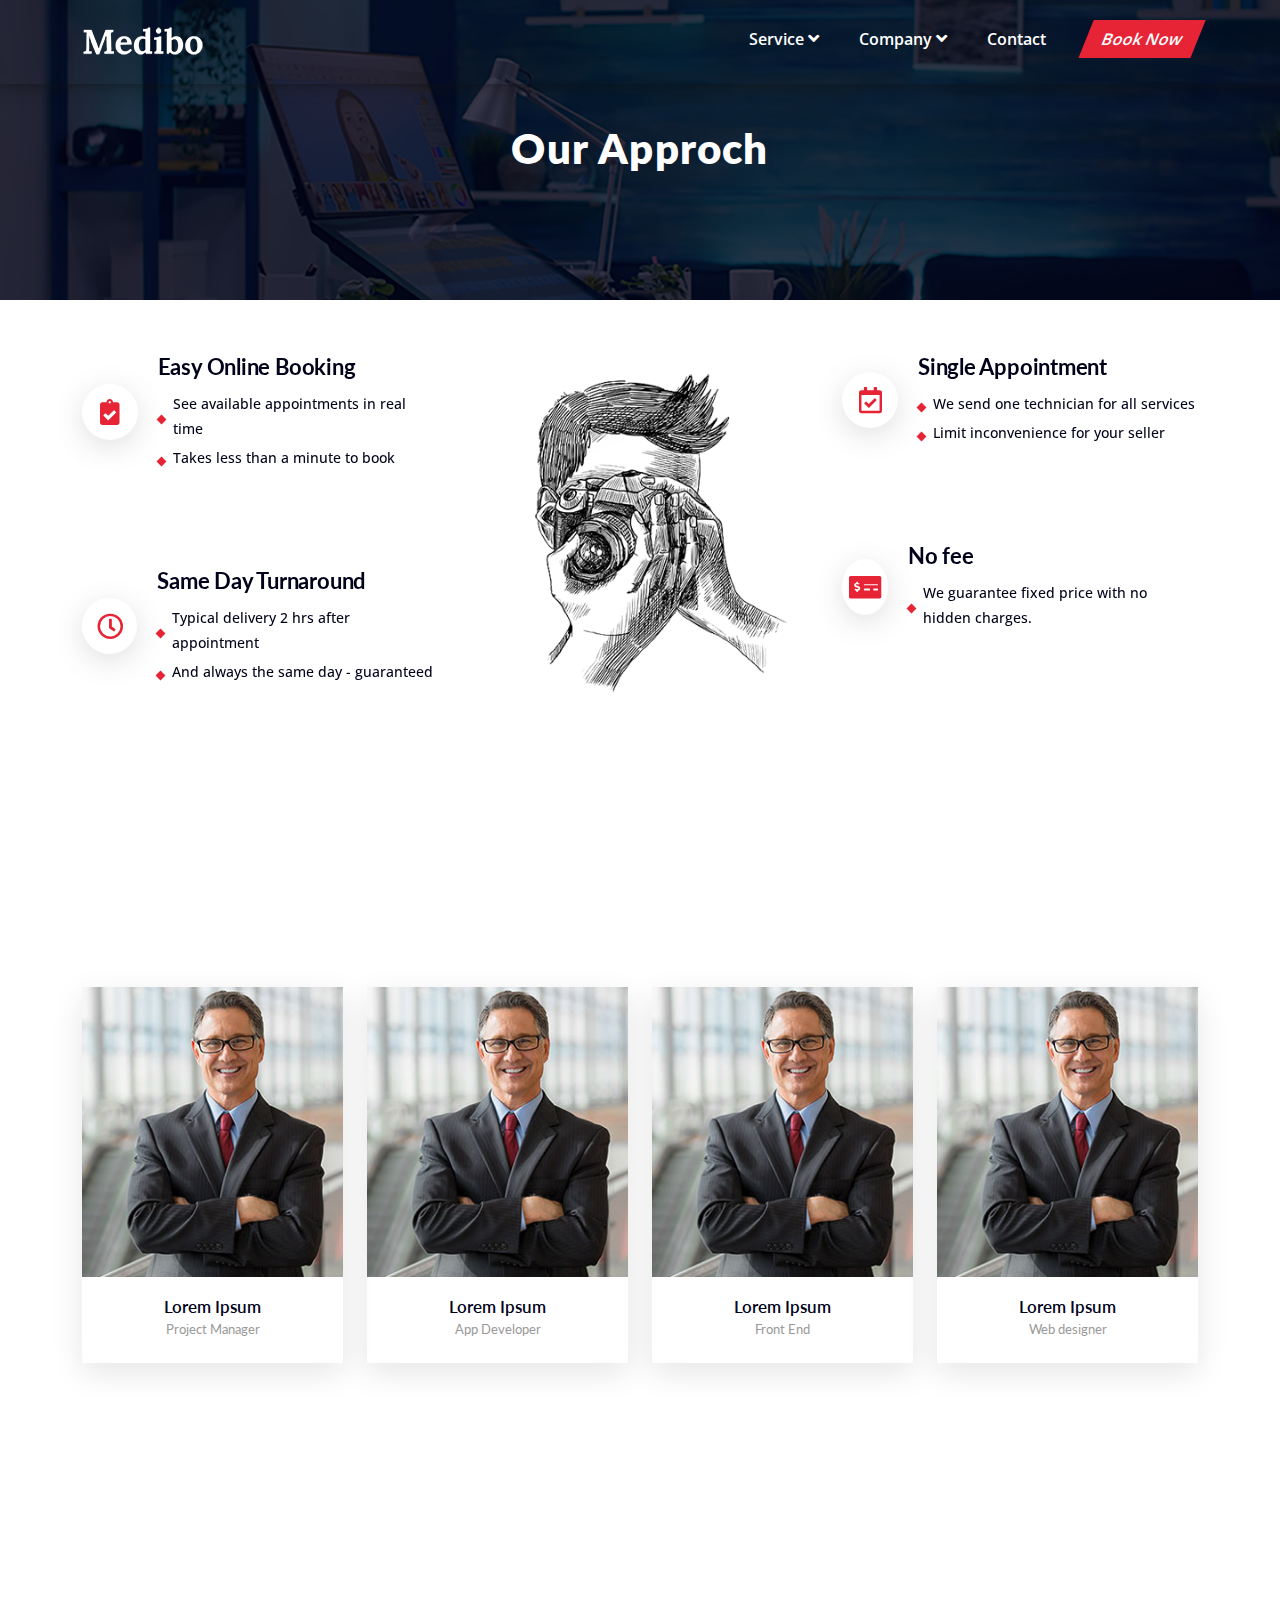
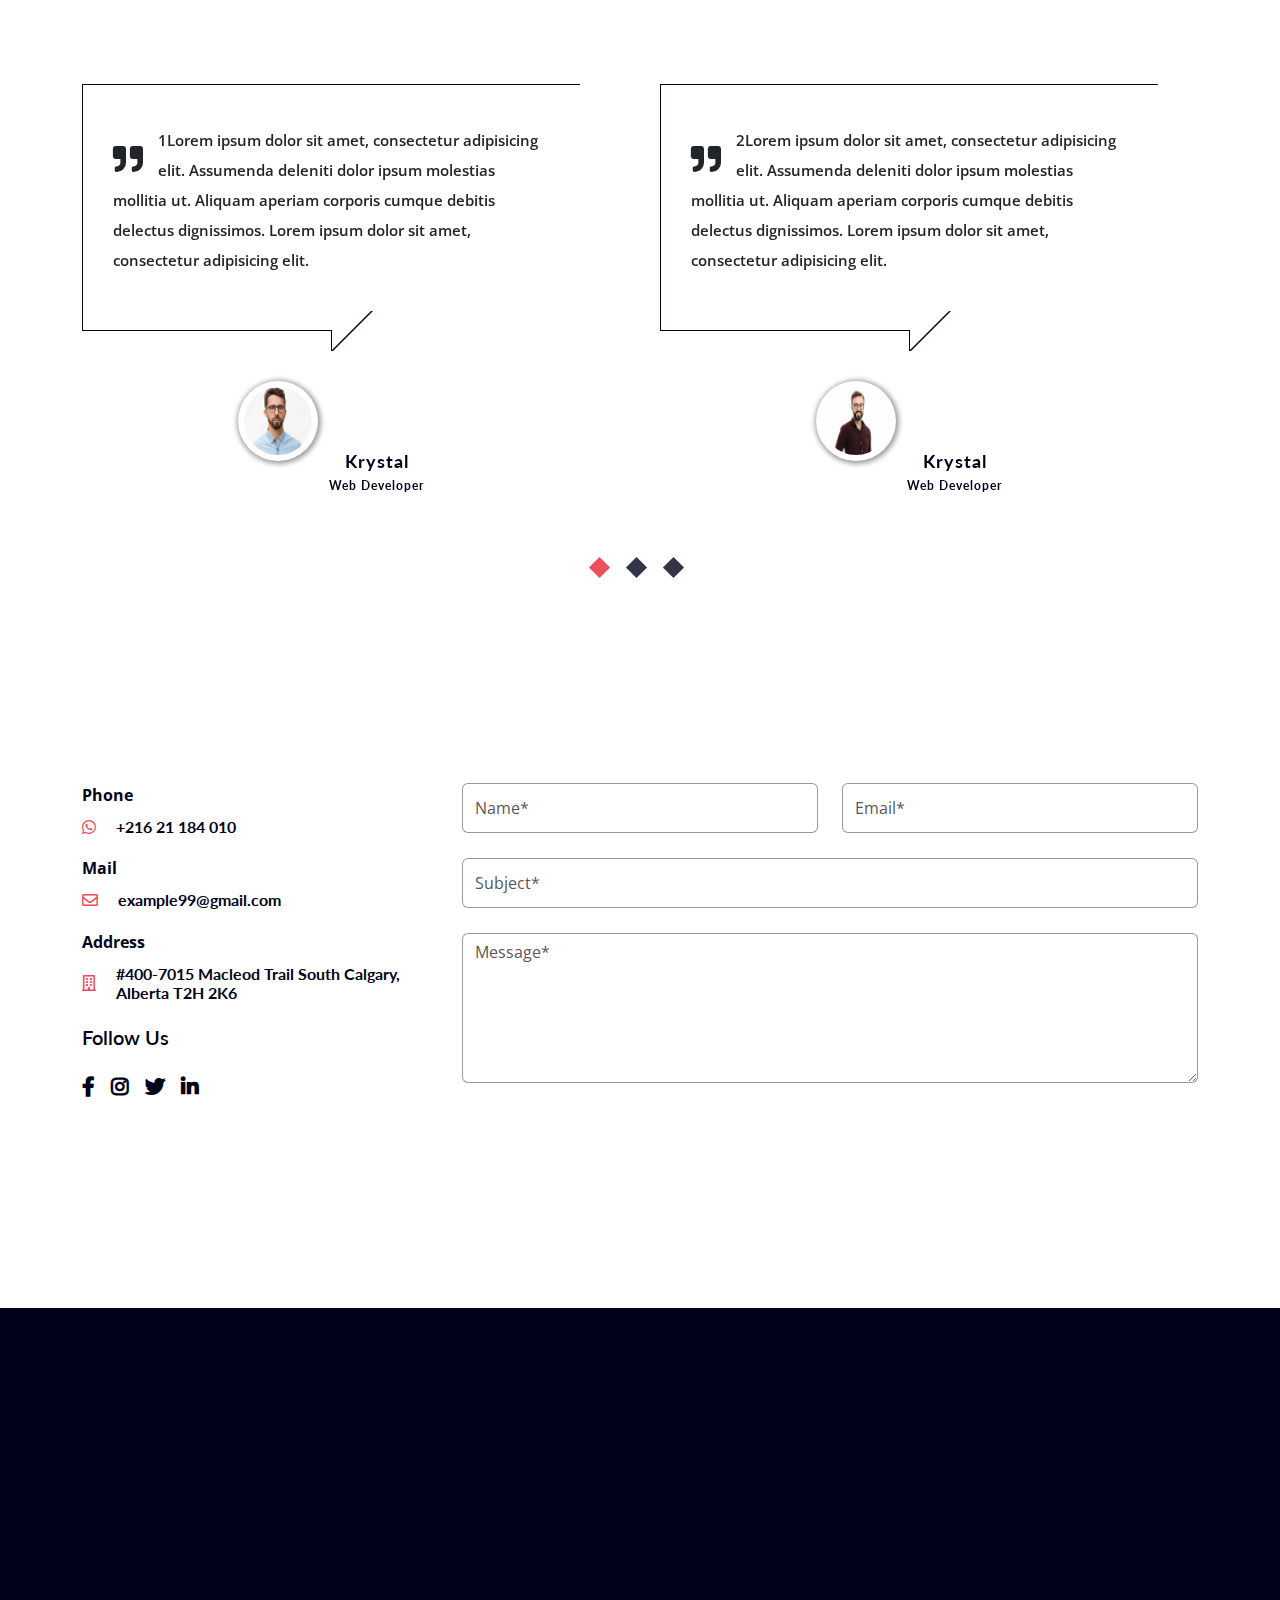
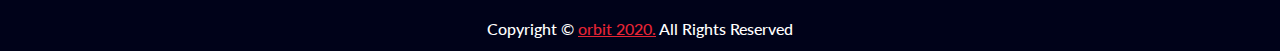
==== approuch.html @ 7579e616 "15 jn updated" ====
<!DOCTYPE html>
<html lang="en">
<head>
    <meta charset="UTF-8">
    <meta name="viewport" content="width=device-width, initial-scale=1.0">
    <meta http-equiv="X-UA-Compatible" content="ie=edge">
    <link rel="shortcut icon" type="image/x-icon" href="assets/image/titel_icon/logo.ico">
    <title>Project4</title>
    <!--=== ALL CSS Here ===-->
    <!--=== Bootstrap ===-->
    <link rel="stylesheet" href="https://cdn.jsdelivr.net/npm/bootstrap@5.1.3/dist/css/bootstrap.min.css"/>
    <!--=== Google Font ===-->
    <link rel="preconnect" href="https://fonts.googleapis.com">
    <link rel="preconnect" href="https://fonts.gstatic.com" crossorigin>
    <link href="https://fonts.googleapis.com/css2?family=Lato:wght@400;700&family=Open+Sans:wght@400;500;600;700&display=swap" rel="stylesheet"> 
    <!--=== Fontawesome icon ===-->
	<link rel="stylesheet" href="https://cdnjs.cloudflare.com/ajax/libs/font-awesome/5.15.2/css/all.min.css">
    <!--=== Responsive Menu===-->
    <link rel="stylesheet" href="assets/css/plugin/meanmenu.min.css">
    <!--=== Owl carousel ===-->
    <link rel="stylesheet" href="assets/css/plugin/owl.carousel.min.css"/>
    <link rel="stylesheet" href="assets/css/plugin/owl.theme.default.min.css"/>
    <!--=== AOS Animation ===-->
    <link href="https://unpkg.com/aos@2.3.1/dist/aos.css" rel="stylesheet">
    <!--=== Custom CSS ===-->
    <link rel="stylesheet" href="assets/css/style.css">
    <link rel="stylesheet" href="assets/css/responsive.css">
</head>
<body>
    <!-- Header Area Start -->
   <header class="header_area">
        <div class="container">
            <div class="row">
                <div class="col-xl-3 col-lg-3 col-md-3 col-sm-6 col-6">
                    <div class="logo_area">
                        <a href="index.html"><img src="assets/image/logo-light.png" alt="logo"></a>
                    </div>
                </div>
                <div class="col-xl-9 col-lg-9 col-md-9">
                    <div class="menu" id="menu">
                        <ul>
                            <li class="active"><a href="#">Service <i class="far fa-angle-down"></i></a>
                                <ul class="sub_menu">
                                    <li><a href="rms_measurments.html" class="active">RMS Measurements</a></li>
                                    <li><a href="hdr_photography.html">HDR Photography</a></li>
                                    <li><a href="threed_tour.html">3D Tour</a></li>
                                    <li><a href="booking_process.html">page 1</a></li>
                                    <li><a href="payment_proceedure.html">page 2</a></li>
                                </ul>
                            </li>
                            <li><a href="#about">company <i class="far fa-angle-down"></i></a>
                                <ul class="sub_menu">
                                    <li><a href="approuch.html">Our Approach</a></li>
                                    <li><a href="#">Service Areas</a></li>
                                    <li><a href="#">Terms & Conditions</a></li>
                                </ul>
                            </li>
                            <li><a href="#contact">contact</a></li>
                            <li><a class="btn default_btn bok_btn" href="login.html">Book Now</a></li>
                        </ul>
                    </div>
                </div>
            </div>
        </div>
   </header>
    <!-- Header Area End -->
        <!--===  Inner Banner Area Start ===-->
    <section class="inner_banner_area section_padding" data-background="assets/image/inner_banner.png">
        <div class="container">
            <div class="inner_titel text-center">
                <h2>Our Approch</h2>
            </div>
        </div>
    </section>
    <!--===  Inner Banner Area End ===-->
   <!-- Approach Area Start -->
   <section class="approach_area section_padding_2">
    <div class="container">
        <!-- <div class="row">
            <div class="col-xl-12 col-lg-12 col-md-12 col-sm-12 col-12">
                <div class="app_head" data-aos="fade-down">
                    <p>consectetur adipisicing elit. Aspernatur fugit reprehenderit assumenda aut praesentium voluptatibus, laboriosam ab ipsam odio dignissimos ad, autem maiores ipsa minima fuga nesciunt pariatur.</p>
                </div>
            </div>
        </div> -->
         <div class="row">
            <div class="col-xl-4 col-lg-4 col-md-12 col-12">
                <div class="row">
                    <div class="col-lg-12">
                        <div class="approch_box ben_mar_bo" data-aos="fade-left">
                            <div class="approch_icon">
                                <i class="fas fa-clipboard-check"></i>
                            </div>
                            <div class="approch_details">
                                <h4>Easy Online Booking</h4>
                                <p>See available appointments in real time</p>
                                <p>Takes less than a minute to book</p>
                            </div>
                        </div>
                    </div>
                </div>
                <div class="row">
                    <div class="col-lg-12">
                        <div class="approch_box" data-aos="fade-left">
                            <div class="approch_icon">
                                <i class="far fa-clock"></i>
                            </div>
                            <div class="approch_details">
                                <h4>Same Day Turnaround</h4>
                                <p>Typical delivery 2 hrs after appointment</p>
                                <p>And always the same day - guaranteed</p>
                            </div>
                        </div>
                    </div>
                </div>
            </div>
            <div class="col-xl-4 col-lg-4 col-md-12 col-12">
                <div class="benefit_midle_img text-center" data-aos="zoom-in-up">
                    <img src="assets/image/4044.png" alt="benefits">
                </div>
            </div>
            <div class="col-xl-4 col-lg-4 col-md-12 col-12">
                <div class="row">
                    <div class="col-lg-12">
                        <div class="approch_box ben_mar_bo" data-aos="fade-right">
                            <div class="approch_icon">
                                <i class="far fa-calendar-check"></i>
                            </div>
                            <div class="approch_details">
                                <h4>Single Appointment</h4>
                                <p>We send one technician for all services</p>
                                <p>Limit inconvenience for your seller</p>
                            </div>
                        </div>
                    </div>
                </div>
                <div class="row">
                    <div class="col-lg-12">
                        <div class="approch_box" data-aos="fade-right">
                            <div class="approch_icon">
                                <i class="fas fa-money-check-alt"></i>
                            </div>
                            <div class="approch_details">
                                <h4>No fee</h4>
                                <p>We guarantee fixed price with no hidden charges.</p>
                            </div>
                        </div>
                    </div>
                </div>
            </div>
         </div>
    </div>
    </section>
    <!-- Approach Area Start -->
    <!-- TEAM AREA START -->
    <section class="team section_padding" id="team">
        <div class="container text-center">
            <div class="row">
                <div class="section_title text-center">
                    <h2 data-aos="zoom-in">Our Team</h2>
                    <div class="em-bar-main">
                        <div class="em-bar em-bar-big" data-aos="zoom-in"></div>
                    </div>
                </div>
            </div>
            <div class="row">
                <!-- Box-1 -->
                <div class="col-lg-3 col-md-6">
                    <div class="box">
                        <div class="image">
                            <img src="assets/image/team5.jpg" alt="team" class="img-fluid">
                            <div class="social-icons">
                                <a href="#"><i class="fab fa-facebook-f"></i></a>
                                <a href="#"><i class="fab fa-twitter"></i></a>
                                <a href="#"><i class="fab fa-instagram"></i></a>
                            </div>
                            <div class="overlay"></div>
                        </div>
                        <h3>Lorem Ipsum</h3>
                        <h4>Project Manager</h4>
                    </div>
                </div>
                <!-- Box-2 -->
                <div class="col-lg-3 col-md-6">
                    <div class="box">
                        <div class="image">
                            <img src="assets/image/team5.jpg" alt="team" class="img-fluid">
                            <div class="social-icons">
                                <a href="#"><i class="fab fa-facebook-f"></i></a>
                                <a href="#"><i class="fab fa-twitter"></i></a>
                                <a href="#"><i class="fab fa-instagram"></i></a>
                            </div>
                            <div class="overlay"></div>
                        </div>
                        <h3>Lorem Ipsum</h3>
                        <h4>App Developer</h4>
                    </div>
                </div>
                <!-- Box-3 -->
                <div class="col-lg-3 col-md-6">
                    <div class="box">
                        <div class="image">
                            <img src="assets/image/team5.jpg" alt="team" class="img-fluid">
                            <div class="social-icons">
                                <a href="#"><i class="fab fa-facebook-f"></i></a>
                                <a href="#"><i class="fab fa-twitter"></i></a>
                                <a href="#"><i class="fab fa-instagram"></i></a>
                            </div>
                            <div class="overlay"></div>
                        </div>
                        <h3>Lorem Ipsum</h3>
                        <h4>Front End</h4>
                    </div>
                </div>
                <!-- Box-4 -->
                <div class="col-lg-3 col-md-6">
                    <div class="box">
                        <div class="image">
                            <img src="assets/image/team5.jpg"alt="team" class="img-fluid">
                            <div class="social-icons">
                                <a href="#"><i class="fab fa-facebook-f"></i></a>
                                <a href="#"><i class="fab fa-twitter"></i></a>
                                <a href="#"><i class="fab fa-instagram"></i></a>
                            </div>
                            <div class="overlay"></div>
                        </div>
                        <h3>Lorem Ipsum</h3>
                        <h4>Web designer</h4>
                    </div>
                </div>
            </div>
        </div>
    </section>
    <!-- TEAM AREA END -->
    <!-- Start Testimonial Area -->
    <section class="testimonial_area section_padding">
        <div class="container">
            <div class="row">
                <div class="section_title text-center">
                    <h2 data-aos="fade-up">Client Feedback</h2>
                    <div class="em-bar-main">
                        <div class="em-bar em-bar-big" data-aos="fade-up"></div>
                    </div>
                </div>
            </div>
            <div class="testimonial_content_wrp">
                <div class="row">
                    <div class="col-xl-12 col-lg-12 col-md-12 col-sm-12 col-12">
                        <div id="testimonial-slider" class="owl-carousel owl-theme">
                        <div class="item">
                            <div class="testimonial">
                                <div class="testimonial-content">
                                    <p>1Lorem ipsum dolor sit amet, consectetur adipisicing elit. Assumenda deleniti dolor ipsum
                                        molestias mollitia ut. Aliquam aperiam corporis cumque debitis delectus dignissimos.
                                        Lorem ipsum dolor sit amet, consectetur adipisicing elit.
                                    </p>
                                </div>
                            <div class="testimonial-info">
                                <div class="pic">
                                    <img src="assets/image/commentor_1.png">
                                </div>
                                <h3 class="testimonial-title">krystal <br><span>Web Developer</span></h3>
                            </div>
                            </div>
                        </div>
                        <div class="item">
                            <div class="testimonial">
                                <div class="testimonial-content">
                                    <p>2Lorem ipsum dolor sit amet, consectetur adipisicing elit. Assumenda deleniti dolor ipsum
                                        molestias mollitia ut. Aliquam aperiam corporis cumque debitis delectus dignissimos.
                                        Lorem ipsum dolor sit amet, consectetur adipisicing elit.
                                    </p>
                                </div>
                                <div class="testimonial-info">
                                    <div class="pic">
                                        <img src="assets/image/commentor_2.png">
                                    </div>
                                    <h3 class="testimonial-title">krystal <br><span>Web Developer</span></h3>
                                </div>
                            </div>
                        </div>
                        <div class="item">
                            <div class="testimonial">
                                <div class="testimonial-content">
                                    <p>3Lorem ipsum dolor sit amet, consectetur adipisicing elit. Assumenda deleniti dolor ipsum
                                        molestias mollitia ut. Aliquam aperiam corporis cumque debitis delectus dignissimos.
                                        Lorem ipsum dolor sit amet, consectetur adipisicing elit.
                                    </p>
                                </div>
                                <div class="testimonial-info">
                                    <div class="pic">
                                        <img src="assets/image/commentor_3.png">
                                    </div>
                                    <h3 class="testimonial-title">krystal <br><span>Web Developer</span></h3>
                                </div>
                            </div>
                        </div>
                        <div class="item">
                            <div class="testimonial">
                                <div class="testimonial-content">
                                    <p>4Lorem ipsum dolor sit amet, consectetur adipisicing elit. Assumenda deleniti dolor ipsum
                                        molestias mollitia ut. Aliquam aperiam corporis cumque debitis delectus dignissimos.
                                        Lorem ipsum dolor sit amet, consectetur adipisicing elit.
                                    </p>
                                </div>
                                <div class="testimonial-info">
                                    <div class="pic">
                                        <img src="assets/image/commentor_1.png">
                                    </div>
                                    <h3 class="testimonial-title">krystal <br><span>Web Developer</span></h3>
                                </div>
                                </div>
                        </div>
                        <div class="item">
                            <div class="testimonial">
                                <div class="testimonial-content">
                                    <p>5Lorem ipsum dolor sit amet, consectetur adipisicing elit. Assumenda deleniti dolor ipsum
                                        molestias mollitia ut. Aliquam aperiam corporis cumque debitis delectus dignissimos.
                                        Lorem ipsum dolor sit amet, consectetur adipisicing elit.
                                    </p>
                                </div>
                                <div class="testimonial-info">
                                    <div class="pic">
                                        <img src="assets/image/commentor_2.png">
                                    </div>
                                    <h3 class="testimonial-title">krystal <br><span>Web Developer</span></h3>
                                </div>
                            </div>
                        </div>
                        <div class="item">
                            <div class="testimonial">
                                <div class="testimonial-content">
                                    <p>6Lorem ipsum dolor sit amet, consectetur adipisicing elit. Assumenda deleniti dolor ipsum
                                        molestias mollitia ut. Aliquam aperiam corporis cumque debitis delectus dignissimos.
                                        Lorem ipsum dolor sit amet, consectetur adipisicing elit.
                                    </p>
                                </div>
                                <div class="testimonial-info">
                                    <div class="pic">
                                        <img src="assets/image/commentor_3.png">
                                    </div>
                                    <h3 class="testimonial-title">krystal <br><span>Web Developer</span></h3>
                                </div>
                            </div>
                        </div>
                        </div>
                    </div>
                </div>
            </div>
        </div>
    </section>
    <!-- End Review Area -->
    <!-- CONTACT AREA START -->
    <section class="contact_area section_padding" id="contact">
        <div class="container">
            <div class="row">
                <div class="section_title text-center">
                    <h2 data-aos="fade-up">Contact Us</h2>
                    <div class="em-bar-main">
                        <div class="em-bar em-bar-big" data-aos="fade-up"></div>
                    </div>
                </div>
            </div>
            <div class="row">
                <div class="col-xl-4 col-lg-4 col-md-4 col-sm-12 col-12">
                    <div class="contact_link">
                        <ul>
                            <li>
                                <span>phone</span>
                                <h6><a href="#"><i class="fab fa-whatsapp"></i> +216 21 184 010</a></h6>
                            </li>
                            <li>
                                <span>mail</span>
                                <h6><a href="#"><i class="far fa-envelope"></i> example99@gmail.com</a></h6>
                            </li>
                            <li>
                                <span>Address</span>
                                <h6><a href="#"><i class="far fa-building"></i>#400-7015 Macleod Trail South Calgary, Alberta T2H 2K6</a></h6>
                            </li>
                        </ul>
                    </div>
                    <div class="social_media">
                        <h6>follow us</h6>
                        <ul>
                            <li><a href="#"><i class="fab fa-facebook-f"></i></a></li>
                            <li><a href="#"><i class="fab fa-instagram"></i></a></li>
                            <li><a href="#"><i class="fab fa-twitter"></i></a></li>
                            <li><a href="#"><i class="fab fa-linkedin-in"></i></a></li>
                        </ul>
                    </div>
                </div>
                <div class="col-xl-8 col-lg-8 col-md-8 col-sm-12 col-12">
                    <div class="contact_form">
                        <div class="row">
                            <div class="col-md-6 col-sm-12 col-12">
                                <div class="person_name form">
                                    <input type="text" class="form-control" placeholder="name*" name="name" required>
                                </div>
                            </div>
                            <div class="col-md-6 col-sm-12 col-12">
                                <div class="person_email form">
                                    <input type="email" class="form-control" placeholder="email*" name="email" required>
                                </div>
                            </div>
                        </div>
                        <div class="row">
                            <div class="col-md-12 col-sm-12 col-12">
                                <div class="subject form">
                                    <input type="text" class="form-control" placeholder="subject*" name="subject" required>
                                </div>
                            </div>
                        </div>
                        <div class="row">
                            <div class="col-md-12 col-sm-12 col-12">
                                <div class="message form">
                                    <textarea name="message" class="form-control" spellcheck="false" placeholder="message*" required></textarea>
                                </div>
                            </div>
                        </div>
                        <div class="form_btn text-center" data-aos="fade-up">
                            <a href="#" type="submit" class="btn default_btn" value="send message"><i class="far fa-paper-plane"></i> send message</a>
                        </div>
                    </div>
                </div>
            </div>
        </div>
    </section>
    <!-- CONTACT AREA END -->
    <!--Start Footer Area-->
    <section class="footer_area section_padding">
        <div class="container">
            <div class="row">
                <div class="col-lg-4 col-md-6 col-sm-6">
                    <div class="single_footer_widget" data-aos="fade-right">
                    <a class="logo" href="/"><img src="assets/image/logo-light.png" alt="logo"></a>
                    <p>Lorem ipsum dolor sit amet, consectetur adipiscing elit, sed do eiusmod tempor incididunt ut labore et dolore magna aliqua.</p>
                    <ul class="social_link">
                        <li class="facebook"><a href="#" class="d-block" target="_blank"><i class="fab fa-facebook-f"></i></a></li>
                        <li class="twitter"><a href="#" class="d-block" target="_blank"><i class="fab fa-twitter"></i></a></li>
                        <li class="instragram"><a href="#" class="d-block" target="_blank"><i class="fab fa-instagram"></i></a></li>
                        <li class="linkedin"><a href="#" class="d-block" target="_blank"><i class="fab fa-linkedin-in"></i></a></li>
                    </ul>
                    </div>
                </div>
                <div class="col-lg-3 col-md-6 col-sm-6">
                    <div class="single_footer_widget" data-aos="fade-up-right">
                    <h3>service</h3>
                    <ul class="footer_links_list">
                        <li><a href="#">RMS Measurements</a></li>
                        <li><a href="#">HDR Photography</a></li>
                        <li><a href="#">3D Tour</a></li>
                    </ul>
                    </div>
                </div>
                <div class="col-lg-3 col-md-6 col-sm-6">
                    <div class="single_footer_widget" data-aos="fade-up-left">
                        <h3>company</h3>
                        <ul class="footer_links_list">
                            <li><a href="#">Our Approach</a></li>
                            <li><a href="#">Service Areas</a></li>
                            <li><a href="#">Terms & Conditions</a></li>
                        </ul>
                    </div>
                </div>
                <div class="col-lg-2 col-md-6 col-sm-6">
                    <div class="single_footer_widget" data-aos="fade-left">
                    <h3>Useful Link</h3>
                    <ul class="footer_links_list">
                        <li><a href="#">F.A.Q</a></li>
                        <li><a href="#">Customer care</a></li>
                        <li><a href="#">Contact Us</a></li>
                        <li><a href="#">login</a></li>
                    </ul>
                    </div>
                </div>
            </div>
        </div>
    </section>
    <!--End Footer Area-->
    <!-- Copyright AREA START -->
    <section class="copyright_area">
        <div class="container">
            <div class="copy_right">
                <h4>Copyright &copy <a href="#">orbit 2020.</a> All Rights Reserved</h4>
            </div>
        </div>
    </section>
    <!-- Copyright AREA END -->
    <!-- Scroll to Top button selector -->
    <a class="to-top"><i class="far fa-arrow-alt-circle-up"></i></a>

    <script src="assets/js/jquery-3.4.1.min.js"></script>
    <script src="https://cdn.jsdelivr.net/npm/bootstrap@5.1.3/dist/js/bootstrap.bundle.min.js"></script>
    <script src="https://unpkg.com/aos@2.3.1/dist/aos.js"></script>
	<script src="assets/js/plugin/jquery.meanmenu.min.js"></script>
    <script src="assets/js/plugin/owl.carousel.min.js"></script>
    <!--=== to top  js===-->
    <script src="assets/js/plugin/jquery.toTop.min.js"></script>
    <script src="assets/js/custom.js"></script>

</body>
</html>
---- assets/css/style.css ----
/*
@File: Client Website.

* This file contains the styling for the actual template, this
is the file you need to edit to change the look of the
template.

This files table contents are outlined below>>>>>

*******************************************
*******************************************
** - Default CSS
*/
/*================================================
Default CSS
=================================================*/
* {
  margin: 0;
  padding: 0;
}

html {
  scroll-behavior: smooth;
}

html,
body {
  width: 100%;
  height: 100%;
  font-family: "Open Sans", sans-serif;
}

img {
  max-width: 100%;
}

h1, h2, h3, h4, h5, h6 {
  font-family: "Lato", sans-serif;
  color: #000219;
  font-weight: 700;
}

ul {
  margin: 0;
  padding: 0;
}

ul li {
  list-style-type: none;
  display: inline-block;
}

ul li a {
  text-decoration: none;
}

ul li a:hover {
  text-decoration: none;
}

.btn.focus,
.btn:focus {
  outline: none;
  -webkit-box-shadow: 0 0 0 0.2rem rgba(0, 123, 255, 0);
  box-shadow: 0 0 0 0.2rem rgba(0, 123, 255, 0);
}

button:focus {
  outline: none;
}

.form-control:focus {
  outline: 0;
  -webkit-box-shadow: none;
  box-shadow: none;
}

.section_padding {
  padding: 80px 0;
}

.section_padding_2 {
  padding: 50px 0 80px;
}

.default_btn {
  z-index: 1;
  position: relative;
  font-size: 18px;
  font-weight: 600;
  color: white;
  padding: 0.5em 1em;
  outline: none;
  border: none;
  background-color: #0a152a;
  text-transform: capitalize;
  border-radius: 0;
  -webkit-border-radius: 0;
  -moz-border-radius: 0;
  transition: color 0.4s ease-in-out;
  -webkit-transition: color 0.4s ease-in-out;
  -moz-transition: color 0.4s ease-in-out;
  transform: skewX(-22deg) skewY(0deg);
  -webkit-transform: skewX(-22deg) skewY(0deg);
  -moz-transform: skewX(-22deg) skewY(0deg);
}

.default_btn::before {
  content: '';
  z-index: -1;
  position: absolute;
  top: 0;
  bottom: 0;
  left: 0;
  right: 0;
  background-color: #e62435;
  -webkit-transform-origin: center right;
          transform-origin: center right;
  -webkit-transform: scaleX(0);
          transform: scaleX(0);
  -webkit-transition: -webkit-transform 0.25s ease-in-out;
  transition: -webkit-transform 0.25s ease-in-out;
  transition: transform 0.25s ease-in-out;
  transition: transform 0.25s ease-in-out, -webkit-transform 0.25s ease-in-out;
}

.default_btn:hover {
  cursor: pointer;
  color: #ffffff;
}

.default_btn:hover::before {
  -webkit-transform-origin: center left;
          transform-origin: center left;
  -webkit-transform: scaleX(1);
          transform: scaleX(1);
}

.bok_btn {
  background-color: #e62435;
}

.bok_btn::before {
  background-color: #4b5280;
}

.section_title {
  margin-bottom: 60px;
}

.section_title h2 {
  background: -webkit-gradient(linear, left top, right top, from(#020024), color-stop(53%, #000219), to(#4b5280));
  background: linear-gradient(90deg, #020024 0%, #000219 53%, #4b5280 100%);
  -webkit-background-clip: text;
  -webkit-text-fill-color: transparent;
  font-size: 40px;
}

.section_title .em-bar-big {
  height: 5px;
  width: 90px;
  background: -webkit-gradient(linear, left top, right top, from(#020024), color-stop(53%, #000219), to(#4b5280));
  background: linear-gradient(90deg, #020024 0%, #000219 53%, #4b5280 100%);
  position: relative;
  border-radius: 30px;
  margin: auto;
}

.section_title .em-bar-big::before {
  content: "";
  position: absolute;
  left: 0;
  top: -2.7px;
  height: 10px;
  width: 10px;
  border-radius: 50%;
  background: #f6f6f6;
  animation: moveBg 5s infinite ease-in-out;
  -webkit-animation: moveBg 5s infinite ease-in-out;
}

@keyframes moveBg {
  0% {
    opacity: 0;
    left: 0;
  }
  50% {
    opacity: 1;
  }
  100% {
    opacity: 0;
    left: 100%;
  }
}

@-webkit-keyframes moveBg {
  0% {
    opacity: 0;
    left: 0;
  }
  50% {
    opacity: 1;
  }
  100% {
    opacity: 0;
    left: 100%;
  }
}

.header_area {
  position: absolute;
  text-transform: uppercase;
  padding: 20px 0;
  width: 100%;
  background: transparent !important;
  z-index: 2;
  -webkit-box-shadow: 0px -3px 16px #131212;
          box-shadow: 0px -3px 16px #131212;
}

.header_area .menu {
  position: relative;
  top: 0;
}

.header_area .menu ul {
  text-align: right;
}

.header_area .menu ul li {
  display: inline-block;
  padding: 0 18px;
  position: relative;
}

.header_area .menu ul li .sub_menu {
  position: absolute;
  background: #fff;
  width: 220px;
  height: 0;
  top: 198%;
  opacity: 1;
  visibility: hidden;
  left: 0px;
  text-align: left;
  transition: .5s;
  -webkit-transition: .5s;
  -moz-transition: .5s;
  -webkit-box-shadow: 1px 0px 10px #a19a9a;
          box-shadow: 1px 0px 10px #a19a9a;
}

.header_area .menu ul li .sub_menu li {
  display: block;
  width: 100%;
  position: relative;
  padding: 10px 20px;
}

.header_area .menu ul li .sub_menu li:first-child {
  padding-top: 20px;
}

.header_area .menu ul li .sub_menu li:last-child {
  padding-bottom: 20px;
}

.header_area .menu ul li .sub_menu li a {
  font-size: 14px;
  line-height: 1;
  display: block;
  color: #000219;
  text-transform: capitalize;
  transition: .3s;
  -webkit-transition: .3s;
  -moz-transition: .3s;
}

.header_area .menu ul li .sub_menu li a:hover {
  color: #e62435;
}

.header_area .menu ul li .sub_menu li a.active {
  color: #e62435;
}

.header_area .menu ul li .sub_menu::before {
  content: '';
  position: absolute;
  width: 100%;
  height: 4px;
  background: #e62435;
  top: 0;
  left: 0;
}

.header_area .menu ul li:hover .sub_menu {
  visibility: visible;
  opacity: 1;
  transform: scale(1, 1);
  display: block;
  height: auto;
  -webkit-transform: scale(1, 1);
  -moz-transform: scale(1, 1);
}

.header_area .menu ul li:last-child {
  padding-right: 0;
}

.header_area .menu ul li a {
  font-weight: 600;
  font-size: 16px;
  line-height: 1.4;
  color: #fff;
  display: block;
  position: relative;
  letter-spacing: 0.5;
  text-transform: capitalize;
}

.header_area .menu ul li a i {
  font-weight: 600;
  font-size: 18px;
}

.header_area .user_btn .btn {
  color: #fff !important;
  text-transform: capitalize;
  font-size: 16px;
  font-weight: 600;
}

.header_area .user_btn .btn img {
  margin-right: 5px;
}

.header_area .user_btn .dropdown-menu {
  background: #fff;
  text-align: left;
}

.header_area .user_btn .dropdown-menu li {
  padding: 0;
}

.header_area .user_btn .dropdown-menu li a {
  color: #000219;
  background: transparent;
  font-size: 14px;
  line-height: 1;
}

.header_area .user_btn .dropdown-menu li a:hover {
  color: #e62435;
}

.menu-shrink {
  position: fixed !important;
  background: #000219 !important;
  color: #fff;
  width: 100%;
  padding: 10px 0;
  -webkit-transition: .4s;
  transition: .4s;
  z-index: 9999999;
  top: 0;
  -webkit-box-shadow: 0 0 10px 0 rgba(0, 0, 0, 0.3);
  box-shadow: 0 0 10px 0 rgba(0, 0, 0, 0.3);
}

.hero_area {
  height: 100vh;
  width: 100%;
  position: relative;
}

.hero_area #myVideo {
  position: absolute;
  left: 0;
  top: 0;
  width: 100%;
  height: 100%;
  -o-object-fit: cover;
     object-fit: cover;
}

.hero_area .video_content {
  position: absolute;
  top: 35%;
  left: 5%;
  z-index: 9;
  width: 50%;
}

.hero_area .video_content span {
  font-size: 16px;
  line-height: 1.4;
  color: #e62435;
  margin-bottom: 10px;
  font-weight: 700;
  letter-spacing: 1px;
}

.hero_area .video_content h1 {
  font-size: 54px;
  line-height: 1.4;
  color: #fff;
  margin-bottom: 20px;
  font-weight: 700;
}

.hero_area .video_content p {
  font-size: 16px;
  line-height: 1.5;
  color: #fff;
  margin-bottom: 20px;
  font-weight: 400;
  width: 80%;
}

.hero_area::after {
  position: absolute;
  content: '';
  background: #000219c5;
  top: 0;
  left: 0;
  width: 100%;
  height: 100%;
  z-index: 1;
}

.service_area .service_box {
  margin-bottom: 40px;
  -webkit-box-shadow: 1px 1px 20px 1px #e0e0e0;
          box-shadow: 1px 1px 20px 1px #e0e0e0;
  border-radius: 10px;
  -webkit-border-radius: 10px;
  -moz-border-radius: 10px;
}

.service_area .service_box .service_img img {
  width: 100%;
  height: 200px;
  border-radius: 10px 10px 0px 0px;
  -webkit-border-radius: 10px 10px 0px 0px;
  -moz-border-radius: 10px 10px 0px 0px;
}

.service_area .service_box .service_ctn {
  padding: 20px;
}

.service_area .service_box .service_ctn .titel h3 {
  font-size: 20px;
  line-height: 1.5;
  text-transform: capitalize;
  color: #000219;
  font-weight: 700;
  margin-bottom: 0;
}

.service_area .service_box .service_ctn .price p {
  font-weight: 700;
  font-size: 40px;
  line-height: 1.4;
  color: #e62435;
}

.service_area .service_box .service_ctn .service_detail {
  margin-bottom: 20px;
}

.service_area .service_box .service_ctn .service_detail ul li {
  display: block;
  position: relative;
  color: #000219;
  font-weight: 500;
  font-size: 14px;
  padding-left: 20px;
  margin-bottom: 7px;
}

.service_area .service_box .service_ctn .service_detail ul li:last-child {
  margin-bottom: 0;
}

.service_area .service_box .service_ctn .service_detail ul li::before {
  position: absolute;
  content: '';
  width: 7px;
  height: 7px;
  background: #000219;
  top: 50%;
  left: 0;
  transform: rotate(45deg) !important;
  -webkit-transform: rotate(45deg) !important;
  -moz-transform: rotate(45deg) !important;
}

.service_area .service_box .service_ctn .service_btn .btn {
  text-transform: capitalize;
  font-size: 16px;
  line-height: 1.5;
  color: #000219;
  font-weight: 600;
  padding: 0;
}

.service_area .service_box .service_ctn .service_btn .btn i {
  transition: all .5s ease;
  -webkit-transition: all .5s ease;
  -moz-transition: all .5s ease;
}

.service_area .service_box .service_ctn .service_btn .btn:hover {
  color: #e62435;
}

.service_area .service_box .service_ctn .service_btn .btn:hover i {
  transform: translateX(5px);
  -webkit-transform: translateX(5px);
  -moz-transform: translateX(5px);
}

.service_area .service_book_btn {
  margin-top: 40px;
}

.service_area .service_book_btn .default_btn {
  font-size: 20px;
  padding: 0.5em 2em;
}

.approach_area .ben_mar_bo {
  margin-bottom: 90px;
}

.approach_area .app_head p {
  font-size: 15px;
  line-height: 1.4;
  color: #000219;
  font-weight: 500;
  text-align: left;
  width: 70%;
  margin: 0 auto 40px;
}

.approach_area .approch_box {
  display: -webkit-box;
  display: -ms-flexbox;
  display: flex;
  -webkit-box-align: center;
      -ms-flex-align: center;
          align-items: center;
}

.approach_area .approch_box .approch_icon {
  margin-right: 20px;
  background: #fff;
  -webkit-box-shadow: rgba(100, 100, 111, 0.2) 0px 7px 29px 0px;
  box-shadow: rgba(100, 100, 111, 0.2) 0px 7px 29px 0px;
  border-radius: 50%;
  width: 56px;
  height: 56px;
  display: -webkit-box;
  display: -ms-flexbox;
  display: flex;
  -webkit-box-align: center;
      -ms-flex-align: center;
          align-items: center;
  -webkit-box-pack: center;
      -ms-flex-pack: center;
          justify-content: center;
  -webkit-border-radius: 50%;
  -moz-border-radius: 50%;
  -ms-border-radius: 50%;
}

.approach_area .approch_box .approch_icon i {
  color: #e62435;
  font-size: 26px;
}

.approach_area .approch_box .approch_details h4 {
  font-weight: 700;
  font-size: 22px;
  line-height: 33px;
  letter-spacing: -0.01em;
  color: #000219;
}

.approach_area .approch_box .approch_details p {
  font-weight: 500;
  font-size: 14px;
  line-height: 25px;
  color: #000219;
  margin-bottom: 4px;
  position: relative;
  padding-left: 15px;
}

.approach_area .approch_box .approch_details p::before {
  position: absolute;
  content: '';
  width: 7px;
  height: 7px;
  background: #e62435;
  top: 50%;
  left: 0;
  transform: rotate(45deg) !important;
  -webkit-transform: rotate(45deg) !important;
  -moz-transform: rotate(45deg) !important;
}

.testimonial_area {
  position: relative;
}

.testimonial_area .testimonial_content_wrp {
  margin-top: 40px;
}

.testimonial_area .testimonial_content_wrp .testimonial {
  background-color: #fff;
  text-align: center;
  margin-right: 40px;
}

.testimonial_area .testimonial_content_wrp .testimonial .testimonial-content {
  padding: 40px 30px 40px;
  border-top: 1px solid #000219;
  border-left: 1px solid #000219;
  position: relative;
  margin-bottom: 50px;
}

.testimonial_area .testimonial_content_wrp .testimonial .testimonial-content p {
  font-size: 15px;
  line-height: 30px;
  text-align: left;
  font-weight: 600;
}

.testimonial_area .testimonial_content_wrp .testimonial .testimonial-content:before {
  content: "\f10e";
  font-family: "Font Awesome 5 Free";
  font-weight: 900;
  float: left;
  display: inline-block;
  padding: 0 15px 5px 0;
  font-size: 30px;
  text-align: center;
  position: relative;
  top: 12px;
  left: 0px;
}

.testimonial_area .testimonial_content_wrp .testimonial .testimonial-content:after {
  content: "";
  position: absolute;
  bottom: 0;
  left: 0;
  width: 50%;
  height: 1px;
  background-color: #000219;
}

.testimonial_area .testimonial_content_wrp .testimonial .testimonial-info {
  position: relative;
}

.testimonial_area .testimonial_content_wrp .testimonial .testimonial-info:before {
  content: "";
  position: absolute;
  top: -50px;
  left: 50%;
  background-color: #000219;
  width: 1px;
  height: 20px;
}

.testimonial_area .testimonial_content_wrp .testimonial .testimonial-info:after {
  content: "";
  position: absolute;
  top: -70px;
  left: 50%;
  background-color: #000219;
  width: 2px;
  height: 40px;
  transform: skewX(-45deg);
  -webkit-transform-origin: 100% 100% 0;
          transform-origin: 100% 100% 0;
  -webkit-transform: skewX(-45deg);
  -moz-transform: skewX(-45deg);
}

.testimonial_area .testimonial_content_wrp .testimonial .pic {
  display: inline-block;
  width: 80px;
  height: 80px;
  border-radius: 50%;
  margin-right: 7px;
  -webkit-box-shadow: 1px 1px 5px 2px #3737377d;
          box-shadow: 1px 1px 5px 2px #3737377d;
  padding: 6px;
  margin-bottom: 20px;
}

.testimonial_area .testimonial_content_wrp .testimonial .pic img {
  width: 100%;
  height: 100%;
  border-radius: 50%;
}

.testimonial_area .testimonial_content_wrp .testimonial .testimonial-title {
  display: inline-block;
  vertical-align: middle;
  color: #000219;
  font-size: 18px;
  text-transform: capitalize;
  font-weight: 700;
  letter-spacing: 1px;
  line-height: 1.2;
}

.testimonial_area .testimonial_content_wrp .testimonial .testimonial-title span {
  font-size: 12px;
  font-weight: 700;
}

.testimonial_area .testimonial_content_wrp .owl-dots {
  position: absolute;
  bottom: -20%;
  left: 0;
  right: 0;
}

.testimonial_area .testimonial_content_wrp .owl-dots .owl-dot span {
  height: 15px;
  width: 15px;
  display: block;
  background-color: #000219;
  opacity: 0.8;
  border-radius: 0;
  transform: rotate(45deg) !important;
  -webkit-transform: rotate(45deg) !important;
  -moz-transform: rotate(45deg) !important;
  margin-right: 15px;
}

.testimonial_area .testimonial_content_wrp .owl-dots .owl-dot span:hover {
  background-color: #e62435;
}

.testimonial_area .testimonial_content_wrp .owl-dots .owl-dot.active span {
  background-color: #e62435;
}

.contact_area .contact_link ul li {
  display: block;
  margin-bottom: 20px;
}

.contact_area .contact_link ul li span {
  margin-bottom: 10px;
  display: block;
  font-weight: 700;
  font-size: 16px;
  color: #000219;
  text-transform: capitalize;
  line-height: 1.5;
}

.contact_area .contact_link ul li h6 {
  font-weight: 600;
  font-size: 16px;
  display: -webkit-box;
  display: -ms-flexbox;
  display: flex;
}

.contact_area .contact_link ul li h6 a {
  color: #000219;
  display: -webkit-box;
  display: -ms-flexbox;
  display: flex;
  -webkit-box-align: center;
      -ms-flex-align: center;
          align-items: center;
  font-weight: 700;
}

.contact_area .contact_link ul li h6 a i {
  color: #e62435;
  padding-right: 20px;
  opacity: .8;
}

.contact_area .contact_link ul li h6 a:hover {
  color: #e62435;
}

.contact_area .contact_link ul li h6 a:hover i {
  opacity: 1;
}

.contact_area .social_media h6 {
  font-weight: 600;
  font-size: 20px;
  line-height: 1.5;
  color: #000219;
  margin: 20px 0;
  text-transform: capitalize;
}

.contact_area .social_media ul li a i {
  font-size: 20px;
  line-height: 1.5;
  padding-right: 12px;
  color: #000219;
  font-weight: 700;
}

.contact_area .social_media ul li a i:hover {
  color: #e62435;
}

.contact_area .contact_form .form input {
  margin-bottom: 25px;
  height: 50px;
  border: 1px solid rgba(7, 0, 0, 0.4);
}

.contact_area .contact_form .form input:focus {
  outline: none !important;
  border: 1px solid #000219;
}

.contact_area .contact_form .form input::-webkit-input-placeholder {
  font-size: 16px;
  text-transform: capitalize;
  line-height: 1.5;
  color: #3f3e3ee5;
}

.contact_area .contact_form .form input:-ms-input-placeholder {
  font-size: 16px;
  text-transform: capitalize;
  line-height: 1.5;
  color: #3f3e3ee5;
}

.contact_area .contact_form .form input::-ms-input-placeholder {
  font-size: 16px;
  text-transform: capitalize;
  line-height: 1.5;
  color: #3f3e3ee5;
}

.contact_area .contact_form .form input::placeholder {
  font-size: 16px;
  text-transform: capitalize;
  line-height: 1.5;
  color: #3f3e3ee5;
}

.contact_area .contact_form .form textarea {
  height: 150px;
  border: 1px solid rgba(7, 0, 0, 0.4);
}

.contact_area .contact_form .form textarea:focus {
  outline: none !important;
  border: 1px solid #000219;
}

.contact_area .contact_form .form textarea::-webkit-input-placeholder {
  font-size: 16px;
  text-transform: capitalize;
  line-height: 1.5;
  color: #3f3e3ee5;
}

.contact_area .contact_form .form textarea:-ms-input-placeholder {
  font-size: 16px;
  text-transform: capitalize;
  line-height: 1.5;
  color: #3f3e3ee5;
}

.contact_area .contact_form .form textarea::-ms-input-placeholder {
  font-size: 16px;
  text-transform: capitalize;
  line-height: 1.5;
  color: #3f3e3ee5;
}

.contact_area .contact_form .form textarea::placeholder {
  font-size: 16px;
  text-transform: capitalize;
  line-height: 1.5;
  color: #3f3e3ee5;
}

.contact_area .contact_form .form_btn {
  margin-top: 40px;
}

.copyright_area {
  background: #000219;
  padding: 10px 0;
}

.copyright_area .copy_right h4 {
  font-size: 16px;
  font-weight: 500;
  color: #fff;
  line-height: 1.4;
  text-align: center;
  margin-bottom: 0;
}

.copyright_area .copy_right h4 a {
  color: #e62435;
}

.footer_area {
  margin-top: 60px;
  padding: 40px 0;
  position: relative;
  background: #000219;
  /* waves */
}

.footer_area p {
  font-size: 16px;
  color: #fff;
}

.footer_area .single_footer_widget {
  margin-bottom: 30px;
}

.footer_area .single_footer_widget .logo {
  margin-bottom: 20px;
  display: inline-block;
}

.footer_area .single_footer_widget .social_link {
  padding-left: 0;
  margin-bottom: 0;
  margin-top: 20px;
}

.footer_area .single_footer_widget .social_link .facebook {
  background-color: #1d67ba;
  border: 1px solid #1d67ba;
}

.footer_area .single_footer_widget .social_link .twitter {
  background-color: #00baf2;
  border: 1px solid #00baf2;
}

.footer_area .single_footer_widget .social_link .instragram {
  background: radial-gradient(circle at 30% 107%, #fdf497 0, #fdf497 5%, #fd5949 45%, #d6249f 60%, #285aeb 102%) !important;
  border: 1px solid #d6249f;
}

.footer_area .single_footer_widget .social_link .linkedin {
  background-color: #055995;
  border: 1px solid #055995;
}

.footer_area .single_footer_widget .social_link li {
  display: inline-block;
  margin-right: 10px;
  border-radius: 50%;
}

.footer_area .single_footer_widget .social_link li a {
  width: 32px;
  height: 32px;
  line-height: 32px;
  text-align: center;
  color: #fff;
  font-size: 18px;
  position: relative;
}

.footer_area .single_footer_widget h3 {
  margin-bottom: 25px;
  font-size: 25px;
  color: #fff;
  text-transform: capitalize;
}

.footer_area .single_footer_widget .footer_links_list {
  padding-left: 0;
  margin-bottom: 0;
}

.footer_area .single_footer_widget .footer_links_list li {
  margin-bottom: 12px;
  font-weight: 600;
  display: block;
}

.footer_area .single_footer_widget .footer_links_list li a {
  color: #fff;
  display: inline-block;
  font-weight: 600;
  font-size: 16px;
  -webkit-transition: all .3s ease-in-out;
  transition: all .3s ease-in-out;
}

.footer_area .single_footer_widget .footer_links_list li a:hover {
  color: #e62435;
}

.footer_area .ocean {
  height: 80px;
  /* change the height of the waves here */
  width: 100%;
  position: absolute;
  top: -17%;
  left: 0;
  right: 0;
  overflow-x: hidden;
}

.footer_area .wave {
  background: url("../image/wave.svg");
  position: absolute;
  width: 200%;
  height: 100%;
  -webkit-animation: wave 10s -3s linear infinite;
          animation: wave 10s -3s linear infinite;
  -webkit-transform: translate3d(0, 0, 0);
          transform: translate3d(0, 0, 0);
  opacity: 0.8;
}

.footer_area .wave:nth-of-type(2) {
  bottom: 0;
  animation: wave 18s linear reverse infinite;
  opacity: 0.5;
}

.footer_area .wave:nth-of-type(3) {
  bottom: 0;
  opacity: 1;
}

@-webkit-keyframes wave {
  0% {
    -webkit-transform: translateX(0);
            transform: translateX(0);
  }
  50% {
    -webkit-transform: translateX(-25%);
            transform: translateX(-25%);
  }
  100% {
    -webkit-transform: translateX(-50%);
            transform: translateX(-50%);
  }
}

@keyframes wave {
  0% {
    -webkit-transform: translateX(0);
            transform: translateX(0);
  }
  50% {
    -webkit-transform: translateX(-25%);
            transform: translateX(-25%);
  }
  100% {
    -webkit-transform: translateX(-50%);
            transform: translateX(-50%);
  }
}

.to-top i {
  font-size: 40px;
  color: #e62435;
}

.log_reg_area {
  padding: 50px 0;
}

.log_reg_area .log_reg_box {
  width: 60%;
  margin: 0 auto;
  -webkit-box-shadow: rgba(100, 100, 111, 0.2) 0px 7px 29px 0px;
  box-shadow: rgba(100, 100, 111, 0.2) 0px 7px 29px 0px;
}

.log_reg_area .log_reg_box nav {
  margin-bottom: 50px;
  -webkit-box-shadow: 1px 1px 5px 2px #3737377d;
          box-shadow: 1px 1px 5px 2px #3737377d;
}

.log_reg_area .log_reg_box nav .nav.nav-tabs .nav-link {
  width: 50%;
  text-transform: capitalize;
  font-size: 22px;
  line-height: 1.5;
  font-weight: 700;
  background: -webkit-gradient(linear, left top, right top, from(#000219), color-stop(53%, #000219), to(#4b5280));
  background: linear-gradient(90deg, #000219 0%, #000219 53%, #4b5280 100%);
  color: #fff;
  padding: 15px 0;
  border: 1px solid transparent;
}

.log_reg_area .log_reg_box nav .nav.nav-tabs .nav-link.active {
  background: transparent;
  color: #000219;
}

.log_reg_area .log_reg_box .lr_tab_box {
  padding: 0 30px 40px;
}

.log_reg_area .log_reg_box .lr_tab_box form .form-group {
  position: relative;
}

.log_reg_area .log_reg_box .lr_tab_box form .form-group input {
  border: 1px solid #e7e7e7;
  margin-bottom: 15px;
  height: 50px;
}

.log_reg_area .log_reg_box .lr_tab_box form .form-group input::-webkit-input-placeholder {
  text-transform: capitalize;
  font-size: 16px;
  line-height: 1.5;
  color: #000219;
}

.log_reg_area .log_reg_box .lr_tab_box form .form-group input:-ms-input-placeholder {
  text-transform: capitalize;
  font-size: 16px;
  line-height: 1.5;
  color: #000219;
}

.log_reg_area .log_reg_box .lr_tab_box form .form-group input::-ms-input-placeholder {
  text-transform: capitalize;
  font-size: 16px;
  line-height: 1.5;
  color: #000219;
}

.log_reg_area .log_reg_box .lr_tab_box form .form-group input::placeholder {
  text-transform: capitalize;
  font-size: 16px;
  line-height: 1.5;
  color: #000219;
}

.log_reg_area .log_reg_box .lr_tab_box form .form-group input:focus {
  border: 1px solid #e62435;
  font-size: 16px;
  line-height: 1.5;
  color: #4d4d4d;
  outline: 0;
}

.log_reg_area .log_reg_box .lr_tab_box form .form-group span {
  position: absolute;
  font-family: "Font Awesome 5 Free";
  top: 25%;
  right: 3%;
}

.log_reg_area .log_reg_box .lr_tab_box form .form_check input {
  height: 15px;
  margin-bottom: 50px;
}

.log_reg_area .log_reg_box .lr_tab_box form .form_check label {
  font-size: 14px;
  line-height: 1.5;
  color: #4d4c4c;
}

.log_reg_area .log_reg_box .lr_tab_box form .for_pass {
  text-align: right;
}

.log_reg_area .log_reg_box .lr_tab_box form .condition {
  margin-bottom: 50px;
}

.log_reg_area .log_reg_box .lr_tab_box form .condition span a {
  color: #e44855;
}

.log_reg_area .log_reg_box .lr_tab_box form .submit_btn .btn {
  text-transform: capitalize;
  font-weight: 600;
  line-height: 20px;
  background: #000219;
  padding: 6px 40px;
  font-size: 18px;
  color: #fff;
  letter-spacing: 1px;
  border-radius: 6px;
  -webkit-border-radius: 6px;
  -moz-border-radius: 6px;
}

.log_reg_area .log_reg_box .lr_tab_box form .submit_btn .btn:hover {
  transform: translateY(-4px);
  -webkit-transform: translateY(-4px);
  -moz-transform: translateY(-4px);
  transition: .3s;
  -webkit-transition: .3s;
  -moz-transition: .3s;
}

.log_reg_area .log_reg_box .lr_tab_box form .account_creat span {
  font-size: 14px;
  line-height: 1.5;
  color: #000219;
  font-weight: 400;
}

.log_reg_area .log_reg_box .lr_tab_box form .account_creat a {
  font-size: 14px;
  line-height: 1.5;
  color: #e62435;
  font-weight: 500;
}

.log_reg_area .log_reg_box .lr_tab_box form .account_creat a:hover {
  color: #e62435;
}

.log_reg_area .log_reg_box .lr_tab_box form .signin_account {
  margin-top: 6px;
}

.log_reg_area .log_reg_box .lr_tab_box form .signin_account p {
  font-size: 14px;
  margin-bottom: 6px;
}

.log_reg_area .log_reg_box .lr_tab_box form .signin_account p a {
  color: #e62435;
}

.log_reg_area .log_reg_box .lr_tab_box form .signin_with p {
  font-size: 14px;
  line-height: 1.5;
  color: #000219;
  font-weight: 400;
  margin-bottom: 8px;
}

.log_reg_area .log_reg_box .lr_tab_box form .signin_with ul li a img:hover {
  transform: translateY(-4px);
  -webkit-transform: translateY(-4px);
  -moz-transform: translateY(-4px);
  transition: .3s;
  -webkit-transition: .3s;
  -moz-transition: .3s;
}

/* INNER BANNER CSS */
.inner_banner_area {
  background-position: left center;
  background-repeat: no-repeat;
  background-size: cover;
  position: relative;
  top: 0;
  height: 300px;
  width: 100%;
}

.inner_banner_area::after {
  position: absolute;
  content: '';
  background: #000219c5;
  top: 0;
  left: 0;
  width: 100%;
  height: 100%;
}

.inner_banner_area .inner_titel {
  position: absolute;
  top: 40%;
  left: 0%;
  right: 0%;
  z-index: 1;
}

.inner_banner_area .inner_titel h2 {
  font-size: 42px;
  text-transform: capitalize;
  color: #fff;
  font-weight: 800;
  line-height: 1.34;
  letter-spacing: 1.2px;
}

.booking_process_area {
  padding: 40px 0 80px;
}

.booking_process_area .client_profile_box {
  -webkit-box-shadow: 1px 1px 20px 1px #e0e0e0;
          box-shadow: 1px 1px 20px 1px #e0e0e0;
  padding: 40px 20px;
}

.booking_process_area .client_profile_box .cl_top_info {
  text-align: center;
  border-bottom: 1px solid #dbdbdb;
}

.booking_process_area .client_profile_box .cl_top_info .client_img {
  display: inline-block;
  padding: 8px;
  background-color: #f7f7f7;
  border-radius: 50%;
  -webkit-border-radius: 50%;
  -moz-border-radius: 50%;
}

.booking_process_area .client_profile_box .cl_top_info .client_img img {
  width: 150px;
  height: 150px;
  border-radius: 50%;
  -webkit-border-radius: 50%;
  -moz-border-radius: 50%;
  margin: 0 auto;
}

.booking_process_area .client_profile_box .cl_top_info .cl_titel {
  margin-bottom: 10px;
  text-align: center;
}

.booking_process_area .client_profile_box .cl_top_info .cl_titel h4 {
  font-weight: 700;
  letter-spacing: 1px;
  text-transform: capitalize;
  font-size: 20px;
  line-height: 1.5;
  color: #000219;
  margin-bottom: 0;
}

.booking_process_area .client_profile_box .cl_top_info .cl_info_details {
  margin-bottom: 20px;
}

.booking_process_area .client_profile_box .cl_top_info .cl_info_details ul {
  text-align: center;
}

.booking_process_area .client_profile_box .cl_top_info .cl_info_details ul li {
  display: -webkit-box;
  display: -ms-flexbox;
  display: flex;
  font-size: 14px;
  font-weight: 600;
  color: #000219;
  width: 66%;
  margin: 0 15px 10px;
  line-height: 1.5;
}

.booking_process_area .client_profile_box .cl_top_info .cl_info_details ul li span {
  margin-right: 15px;
}

.booking_process_area .client_profile_box .cl_top_info .cl_info_details ul li span i {
  color: #4d4d4d;
  font-size: 16px;
}

.booking_process_area .client_profile_box .cl_top_info .cl_info_details ul li a {
  color: #4d4d4d;
}

.booking_process_area .client_profile_box .cl_top_info .cl_info_details ul li a:hover {
  color: #4b5280;
}

.booking_process_area .client_profile_box .cl_pro_bottom {
  padding-top: 20px;
}

.booking_process_area .client_profile_box .cl_pro_bottom ul li {
  display: block;
  margin-bottom: 10px;
  font-size: 16px;
  line-height: 1.5;
  color: #000219;
  text-transform: capitalize;
  font-weight: 600;
  font-family: "Open Sans", sans-serif;
}

.booking_process_area .client_profile_box .cl_pro_bottom ul li span {
  margin-right: 15px;
}

.booking_process_area .client_profile_box .cl_pro_bottom ul li a {
  color: #000219;
}

.booking_process_area .client_profile_box .cl_pro_bottom ul li a:hover {
  color: #4b5280;
}

.booking_process_area .client_profile_box .cl_pro_bottom ul li:hover {
  color: #4b5280;
}

.booking_process_area .profile_detail_cl .booking_status {
  -webkit-box-shadow: 1px 1px 20px 1px #e0e0e0;
          box-shadow: 1px 1px 20px 1px #e0e0e0;
  padding: 30px;
  margin: 0 0 20px 0;
}

.booking_process_area .profile_detail_cl .booking_status a {
  color: #0a152a;
  font-size: 16px;
  line-height: 1.4;
  text-transform: capitalize;
}

.booking_process_area .profile_detail_cl .booking_status a:hover {
  color: #e62435;
}

.booking_process_area .profile_detail_cl .cr_booking_proceedure_right {
  -webkit-box-shadow: 1px 1px 20px 1px #e0e0e0;
          box-shadow: 1px 1px 20px 1px #e0e0e0;
  padding: 30px;
}

.booking_process_area .profile_detail_cl .cr_booking_proceedure_right .product_name {
  margin-bottom: 30px;
}

.booking_process_area .profile_detail_cl .cr_booking_proceedure_right .product_name h4 {
  font-weight: 700;
  font-size: 20px;
  line-height: 1.5;
  text-transform: capitalize;
  color: #000219;
  margin-bottom: 8px;
  letter-spacing: 1px;
}

.booking_process_area .profile_detail_cl .cr_booking_proceedure_right .product_name p {
  font-weight: 500;
  font-size: 14px;
  color: #000219;
  line-height: 1.5;
  text-transform: capitalize;
}

.booking_process_area .profile_detail_cl .cr_booking_proceedure_right .product_name p span {
  color: #e62435;
  font-size: 30px;
}

.booking_process_area .profile_detail_cl .cr_booking_proceedure_right .date_celender_box {
  margin-bottom: 40px;
}

.booking_process_area .profile_detail_cl .cr_booking_proceedure_right .date_celender_box .selected_date p {
  font-weight: 600;
  font-size: 18px;
  line-height: 1.5;
  text-transform: capitalize;
  color: #000219;
  margin-bottom: 4px;
  text-align: left;
}

.booking_process_area .profile_detail_cl .cr_booking_proceedure_right .date_celender_box .selected_date span {
  font-weight: 500;
  font-size: 14px;
  color: #000219;
  line-height: 1.5;
  text-transform: capitalize;
  opacity: .7;
  text-align: left;
}

.booking_process_area .profile_detail_cl .cr_booking_proceedure_right .date_celender_box .calender {
  position: relative;
}

.booking_process_area .profile_detail_cl .cr_booking_proceedure_right .date_celender_box .calender input {
  width: 100%;
  padding: 0 0px 0 30px;
  height: 45px;
  cursor: pointer;
}

.booking_process_area .profile_detail_cl .cr_booking_proceedure_right .date_celender_box .calender input:focus {
  border: 1px solid #4b5280;
  line-height: 1.5;
  outline: 0;
}

.booking_process_area .profile_detail_cl .cr_booking_proceedure_right .date_celender_box .calender .ca_icon {
  position: absolute;
  left: 2%;
  top: 35%;
}

.booking_process_area .profile_detail_cl .cr_booking_proceedure_right .date_celender_box .calender .dropdown_icon {
  position: absolute;
  right: 2%;
  top: 35%;
}

.booking_process_area .profile_detail_cl .cr_booking_proceedure_right .appointment_box .appointment_day ul .left_arrow {
  width: 2%;
  cursor: pointer;
  margin-top: 15px;
}

.booking_process_area .profile_detail_cl .cr_booking_proceedure_right .appointment_box .appointment_day ul .right_arrow {
  width: 2%;
  cursor: pointer;
  margin-top: 15px;
}

.booking_process_area .profile_detail_cl .cr_booking_proceedure_right .appointment_box .appointment_day ul li {
  float: left;
  width: 13%;
  text-align: center;
  text-transform: capitalize;
}

.booking_process_area .profile_detail_cl .cr_booking_proceedure_right .appointment_box .appointment_day ul li p {
  font-size: 14px;
  line-height: 1.5;
  margin-bottom: 5px;
  font-weight: 700;
}

.booking_process_area .profile_detail_cl .cr_booking_proceedure_right .appointment_box .appoinment_date {
  margin-top: 15px;
}

.booking_process_area .profile_detail_cl .cr_booking_proceedure_right .appointment_box .appoinment_date ul li {
  text-align: center;
  width: 13.5%;
  float: left;
  margin-bottom: 20px;
}

.booking_process_area .profile_detail_cl .cr_booking_proceedure_right .appointment_box .appoinment_date ul li a {
  color: #000219;
  border: 1px solid #ccc;
  background: #ccc;
  padding: 4px 8px;
}

.booking_process_area .profile_detail_cl .cr_booking_proceedure_right .appointment_box .appoinment_date ul li a:hover {
  background: transparent;
  border: 1px solid #ccc;
}

.booking_process_area .profile_detail_cl .cr_booking_proceedure_right .appoinment_btn {
  text-align: right;
  margin-top: 50px;
}

.booking_process_area .profile_detail_cl .cl_al_order {
  -webkit-box-shadow: 1px 1px 20px 1px #e0e0e0;
          box-shadow: 1px 1px 20px 1px #e0e0e0;
}

.booking_process_area .profile_detail_cl .cl_al_order .table thead tr th {
  text-transform: capitalize;
  font-size: 15px;
}

.booking_process_area .profile_detail_cl .cl_al_order .table tbody tr td {
  font-size: 14px;
}

.booking_process_area .profile_detail_cl #order {
  display: none;
}

.payment_proceedure_area {
  padding: 40px 0 80px;
}

.payment_proceedure_area #boking_step_2 {
  display: none;
}

.payment_proceedure_area #boking_step_3 {
  display: none;
}

.payment_proceedure_area #boking_step_4 {
  display: none;
}

.payment_proceedure_area #guest_information {
  display: none;
}

.payment_proceedure_area .hidden {
  display: none;
}

.payment_proceedure_area .opaque {
  opacity: 0;
  -webkit-transition: 0.3s ease;
  transition: 0.3s ease;
}

.payment_proceedure_area .disabled {
  opacity: 0.4;
  pointer-events: none;
}

.payment_proceedure_area #checkout-progress {
  font-size: 16px;
  font-weight: 900;
  position: relative;
}

.payment_proceedure_area #checkout-progress:before {
  content: "";
  position: absolute;
  left: 18%;
  top: 19%;
  height: 10px;
  width: 64%;
  background-color: #ccc;
  transform: translateY(-50%) perspective(1000px);
  -webkit-transform: translateY(-50%) perspective(1000px);
  -moz-transform: translateY(-50%) perspective(1000px);
  margin: 0 auto;
}

.payment_proceedure_area #checkout-progress:after {
  content: "";
  position: absolute;
  left: 18%;
  top: 19%;
  height: 10px;
  width: 64%;
  background-color: #0a152a;
  transform: scaleX(0) translateY(-50%) perspective(1000px);
  -webkit-transform-origin: left center;
          transform-origin: left center;
  -webkit-transition: -webkit-transform 0.5s ease;
  transition: -webkit-transform 0.5s ease;
  transition: transform 0.5s ease;
  transition: transform 0.5s ease, -webkit-transform 0.5s ease;
  -webkit-transform: scaleX(0) translateY(-50%) perspective(1000px);
  -moz-transform: scaleX(0) translateY(-50%) perspective(1000px);
}

.payment_proceedure_area #checkout-progress.step-2:after {
  transform: scaleX(0.5) translateY(-50%) perspective(1000px);
  -webkit-transform: scaleX(0.5) translateY(-50%) perspective(1000px);
  -moz-transform: scaleX(0.5) translateY(-50%) perspective(1000px);
}

.payment_proceedure_area #checkout-progress.step-3:after {
  transform: scaleX(1) translateY(-50%) perspective(1000px);
  -webkit-transform: scaleX(1) translateY(-50%) perspective(1000px);
  -moz-transform: scaleX(1) translateY(-50%) perspective(1000px);
}

.payment_proceedure_area #checkout-progress.step-4:after {
  transform: scaleX(1.041) translateY(-50%) perspective(1000px);
  -webkit-transform: scaleX(1.041) translateY(-50%) perspective(1000px);
  -moz-transform: scaleX(1.041) translateY(-50%) perspective(1000px);
}

.payment_proceedure_area #checkout-progress .progress-bar {
  width: 100%;
  display: inline-block;
  background: transparent !important;
  color: #fff;
  text-align: center;
  background-color: #007bff;
  -webkit-transition: width .6s ease;
  transition: width .6s ease;
  overflow: visible;
}

.payment_proceedure_area #checkout-progress .progress-bar ul li {
  width: 32%;
}

.payment_proceedure_area #checkout-progress .progress-bar .step {
  z-index: 2;
  position: relative;
}

.payment_proceedure_area #checkout-progress .progress-bar .step .step-label {
  transform: translateX(-50%) perspective(1000px);
  white-space: nowrap;
  font-size: 12px;
  font-weight: 600;
  color: #ccc;
  text-transform: capitalize;
  -webkit-transition: 0.3s ease;
  transition: 0.3s ease;
  -webkit-transform: translateX(-50%) perspective(1000px);
  -moz-transform: translateX(-50%) perspective(1000px);
  text-align: right;
  margin-left: 117px;
}

.payment_proceedure_area #checkout-progress .progress-bar .step span {
  color: #ccc;
  font-size: 16px;
  line-height: 10px;
  -webkit-transition: 0.3s ease;
  transition: 0.3s ease;
  display: block;
  margin-bottom: 20px;
  transform: translate3d(0, 0, 0) scale(1) perspective(1000px);
  -webkit-transform: translate3d(0, 0, 0) scale(1) perspective(1000px);
  -moz-transform: translate3d(0, 0, 0) scale(1) perspective(1000px);
}

.payment_proceedure_area #checkout-progress .progress-bar .step .fa-check {
  color: #fff;
  position: absolute;
  right: 43%;
  top: 12%;
  -webkit-transition: -webkit-transform 0.3s ease;
  transition: -webkit-transform 0.3s ease;
  transition: transform 0.3s ease;
  transition: transform 0.3s ease, -webkit-transform 0.3s ease;
  transform: translate3d(-50%, -50%, 0) scale(0) perspective(1000px);
  -webkit-transform: translate3d(-50%, -50%, 0) scale(0) perspective(1000px);
  -moz-transform: translate3d(-50%, -50%, 0) scale(0) perspective(1000px);
}

.payment_proceedure_area #checkout-progress .progress-bar .step.active span, .payment_proceedure_area #checkout-progress .progress-bar .step.active .step-label {
  color: #2C3E50;
}

.payment_proceedure_area #checkout-progress .progress-bar .step.valid .fa-check {
  transform: translate3d(-50%, -50%, 0) scale(1) perspective(1000px);
  -webkit-transform: translate3d(-50%, -50%, 0) scale(1) perspective(1000px);
  -moz-transform: translate3d(-50%, -50%, 0) scale(1) perspective(1000px);
}

.payment_proceedure_area #checkout-progress .progress-bar .step.valid span {
  color: #0a152a;
  transform: translate3d(0, 0, 0) scale(2) perspective(1000px);
  -webkit-transform: translate3d(0, 0, 0) scale(2) perspective(1000px);
  -moz-transform: translate3d(0, 0, 0) scale(2) perspective(1000px);
}

.payment_proceedure_area #checkout-progress .progress-bar .step.valid .step-label {
  color: #0a152a !important;
}

.payment_proceedure_area #checkout-progress .progress-bar .step:after {
  content: "";
  position: absolute;
  z-index: -1;
  right: 36%;
  top: 12%;
  transform: translate(-50%, -50%) perspective(1000px);
  width: 34px;
  height: 34px;
  background-color: #fff;
  border-radius: 50%;
  border: 5px solid #ccc;
  -webkit-transition: 0.3s ease;
  transition: 0.3s ease;
  -webkit-transform: translate(-50%, -50%) perspective(1000px);
  -moz-transform: translate(-50%, -50%) perspective(1000px);
}

.payment_proceedure_area #checkout-progress .progress-bar .step.active:after {
  border: 5px solid #0a152a;
}

.payment_proceedure_area #checkout-progress .progress-bar .step.valid:after {
  background-color: #0a152a;
  border: 5px solid #0a152a;
}

.payment_proceedure_area .button-container {
  display: -webkit-box;
  display: -ms-flexbox;
  display: flex;
  -ms-flex-wrap: wrap;
      flex-wrap: wrap;
  -webkit-box-pack: justify;
      -ms-flex-pack: justify;
          justify-content: space-between;
  width: 100%;
  margin: 30px 0 0 0;
}

.payment_proceedure_area .first_btn {
  -webkit-box-pack: end;
      -ms-flex-pack: end;
          justify-content: end;
}

.payment_proceedure_area #boking_step_1 .process__stepint {
  margin-top: 40px;
  margin-bottom: 30px;
  -webkit-box-shadow: 0px 0px 10px 1px rgba(71, 85, 95, 0.08);
          box-shadow: 0px 0px 10px 1px rgba(71, 85, 95, 0.08);
  padding: 10px 15px;
  position: relative;
}

.payment_proceedure_area #boking_step_1 .process__stepint p {
  font-size: 14px;
  text-transform: initial;
  color: #161616;
  font-weight: 400;
  line-height: 1.6;
  margin-bottom: 0;
}

.payment_proceedure_area #boking_step_1 .process__stepint p i {
  color: #0a152a;
  padding-right: 10px;
}

.payment_proceedure_area #boking_step_1 .process__stepint p a {
  color: #0a152a;
  text-decoration: none;
}

.payment_proceedure_area #boking_step_1 .process__stepint p a:hover {
  color: #e62435;
}

.payment_proceedure_area #boking_step_1 .process__stepint::before {
  content: '';
  position: absolute;
  border-left: 4px solid #e62435;
  top: 0%;
  left: 0%;
  width: 2px;
  height: 100%;
}

.payment_proceedure_area #boking_step_1 .process__step_titel h5 {
  font-size: 22px;
  text-transform: capitalize;
  line-height: 1.6;
  color: #000219;
  font-weight: 700;
  letter-spacing: normal;
  margin-bottom: 20px;
}

.payment_proceedure_area #boking_step_1 .process_start {
  -webkit-box-shadow: 0px 0px 10px 1px rgba(71, 85, 95, 0.08);
          box-shadow: 0px 0px 10px 1px rgba(71, 85, 95, 0.08);
  padding: 10px 15px;
}

.payment_proceedure_area #boking_step_1 .process_start label {
  font-size: 14px;
  text-transform: capitalize;
  color: #161616;
  font-weight: 400;
  line-height: 1.6;
}

.payment_proceedure_area #boking_step_1 .process_start label span {
  color: #7e153d;
}

.payment_proceedure_area #boking_step_1 .process_start input:focus {
  border: 1px solid #e62435;
}

.payment_proceedure_area #boking_step_1 .process_start input::-webkit-input-placeholder {
  font-size: 14px;
  text-transform: capitalize;
  color: #161616;
  font-weight: 400;
  line-height: 1.6;
}

.payment_proceedure_area #boking_step_1 .process_start input:-ms-input-placeholder {
  font-size: 14px;
  text-transform: capitalize;
  color: #161616;
  font-weight: 400;
  line-height: 1.6;
}

.payment_proceedure_area #boking_step_1 .process_start input::-ms-input-placeholder {
  font-size: 14px;
  text-transform: capitalize;
  color: #161616;
  font-weight: 400;
  line-height: 1.6;
}

.payment_proceedure_area #boking_step_1 .process_start input::placeholder {
  font-size: 14px;
  text-transform: capitalize;
  color: #161616;
  font-weight: 400;
  line-height: 1.6;
}

.payment_proceedure_area #boking_step_1 .process_start select {
  font-size: 14px;
  text-transform: initial;
  color: #161616;
  font-weight: 400;
  line-height: 1.6;
}

.payment_proceedure_area #boking_step_1 .process_start select:focus {
  border: 1px solid #e62435;
}

.payment_proceedure_area #boking_step_1 .process_start .condition input[type="checkbox"] {
  width: 20px;
}

.payment_proceedure_area #boking_step_1 .process_start .condition input[type="checkbox"]:focus {
  border: 1px solid #0a152a;
}

.payment_proceedure_area #boking_step_1 .process_start .condition input[type="checkbox"]:hover {
  border: 1px solid #0a152a;
}

.payment_proceedure_area #boking_step_1 .process_start .condition span {
  color: #161616;
  text-transform: initial;
  font-size: 14px;
}

.payment_proceedure_area #boking_step_1 .process_start #guest_information {
  margin-top: 15px;
  margin-left: 20px;
}

.payment_proceedure_area #boking_step_1 .process_start #guest_information h3 {
  font-size: 18px;
  text-transform: capitalize;
  line-height: 1.6;
  color: #0a152a;
  font-weight: 500;
  letter-spacing: normal;
}

.payment_proceedure_area #boking_step_1 .process_start #guest_information label {
  font-size: 14px;
  text-transform: capitalize;
  color: #161616;
  font-weight: 400;
  line-height: 1.6;
}

.payment_proceedure_area #boking_step_1 .process_start #guest_information label span {
  color: #7e153d;
}

.payment_proceedure_area #boking_step_1 .process_start #guest_information input:focus {
  border: 1px solid #e62435;
}

.payment_proceedure_area #boking_step_1 .process_start #guest_information input::-webkit-input-placeholder {
  font-size: 14px;
  text-transform: capitalize;
  color: #161616;
  font-weight: 400;
  line-height: 1.6;
}

.payment_proceedure_area #boking_step_1 .process_start #guest_information input:-ms-input-placeholder {
  font-size: 14px;
  text-transform: capitalize;
  color: #161616;
  font-weight: 400;
  line-height: 1.6;
}

.payment_proceedure_area #boking_step_1 .process_start #guest_information input::-ms-input-placeholder {
  font-size: 14px;
  text-transform: capitalize;
  color: #161616;
  font-weight: 400;
  line-height: 1.6;
}

.payment_proceedure_area #boking_step_1 .process_start #guest_information input::placeholder {
  font-size: 14px;
  text-transform: capitalize;
  color: #161616;
  font-weight: 400;
  line-height: 1.6;
}

.payment_proceedure_area #boking_step_1 .process_start #guest_information select {
  font-size: 14px;
  text-transform: initial;
  color: #161616;
  font-weight: 400;
  line-height: 1.6;
}

.payment_proceedure_area #boking_step_1 .process_start #guest_information select:focus {
  border: 1px solid #e62435;
}

.payment_proceedure_area #boking_step_1 .process_start #sp_request {
  margin-top: 30px;
  margin-bottom: 30px;
}

.payment_proceedure_area #boking_step_1 .process_start #sp_request h3 {
  font-size: 22px;
  text-transform: capitalize;
  line-height: 1.6;
  color: #000219;
  font-weight: 700;
  letter-spacing: normal;
}

.payment_proceedure_area #boking_step_1 .process_start #sp_request p {
  font-size: 14px;
  text-transform: initial;
  color: #161616;
  font-weight: 400;
  line-height: 1.6;
  margin-bottom: 6px;
}

.payment_proceedure_area #boking_step_1 .process_start #sp_request textarea {
  width: 60%;
  height: 150px;
  margin-top: 20px;
}

.payment_proceedure_area #boking_step_1 .process_start #sp_request textarea:focus {
  border: 1px solid #e62435;
}

.payment_proceedure_area #boking_step_1 .process_start #sp_request textarea::-webkit-input-placeholder {
  font-size: 14px;
  text-transform: capitalize;
  color: #161616;
  font-weight: 400;
  line-height: 1.6;
}

.payment_proceedure_area #boking_step_1 .process_start #sp_request textarea:-ms-input-placeholder {
  font-size: 14px;
  text-transform: capitalize;
  color: #161616;
  font-weight: 400;
  line-height: 1.6;
}

.payment_proceedure_area #boking_step_1 .process_start #sp_request textarea::-ms-input-placeholder {
  font-size: 14px;
  text-transform: capitalize;
  color: #161616;
  font-weight: 400;
  line-height: 1.6;
}

.payment_proceedure_area #boking_step_1 .process_start #sp_request textarea::placeholder {
  font-size: 14px;
  text-transform: capitalize;
  color: #161616;
  font-weight: 400;
  line-height: 1.6;
}

.payment_proceedure_area #boking_step_1 .process_start .condition_agree {
  margin-top: 20px;
}

.payment_proceedure_area #boking_step_1 .process_start .condition_agree input[type="checkbox"] {
  width: 20px;
}

.payment_proceedure_area #boking_step_1 .process_start .condition_agree input[type="checkbox"]:focus {
  border: 1px solid #0a152a;
}

.payment_proceedure_area #boking_step_1 .process_start .condition_agree input[type="checkbox"]:hover {
  border: 1px solid #0a152a;
}

.payment_proceedure_area #boking_step_1 .process_start .condition_agree span {
  font-size: 14px;
  text-transform: initial;
  color: #161616;
  font-weight: 400;
  line-height: 1.6;
}

.payment_proceedure_area #boking_step_1 .process_start .condition_agree span a {
  color: #0a152a;
  font-weight: 500;
}

.payment_proceedure_area #boking_step_1 .process_start .condition_agree span a:hover {
  color: #e62435;
}

.payment_proceedure_area #boking_step_2 .payment_confirmation .ann {
  margin-top: 40px;
  margin-bottom: 30px;
  -webkit-box-shadow: 0px 0px 10px 1px rgba(71, 85, 95, 0.08);
          box-shadow: 0px 0px 10px 1px rgba(71, 85, 95, 0.08);
  padding: 10px 15px;
  position: relative;
}

.payment_proceedure_area #boking_step_2 .payment_confirmation .ann p {
  font-size: 14px;
  text-transform: initial;
  color: #161616;
  font-weight: 400;
  line-height: 1.6;
  margin-bottom: 0;
}

.payment_proceedure_area #boking_step_2 .payment_confirmation .ann p i {
  color: #0a152a;
  padding-right: 10px;
}

.payment_proceedure_area #boking_step_2 .payment_confirmation .ann::before {
  content: '';
  position: absolute;
  border-left: 4px solid #e62435;
  top: 0%;
  left: 0%;
  width: 2px;
  height: 100%;
}

.payment_proceedure_area #boking_step_2 .payment_confirmation .payment {
  -webkit-box-shadow: 0px 0px 10px 1px rgba(71, 85, 95, 0.08);
          box-shadow: 0px 0px 10px 1px rgba(71, 85, 95, 0.08);
  padding: 20px 15px;
}

.payment_proceedure_area #boking_step_2 .payment_confirmation .payment .card_header {
  background-color: #0a152a;
  border: 1px solid #0a152a;
  padding: 10px 15px;
  margin-bottom: 30px;
}

.payment_proceedure_area #boking_step_2 .payment_confirmation .payment p.con_mail {
  font-size: 14px;
  text-transform: initial;
  color: #161616;
  font-weight: 400;
  line-height: 1.6;
  margin-bottom: 0;
  margin-top: 30px;
}

.payment_proceedure_area #boking_step_2 .payment_confirmation .payment .titel p {
  font-size: 16px;
  text-transform: initial;
  color: #ffffff;
  font-weight: 600;
  line-height: 1.6;
  margin-bottom: 0;
}

.payment_proceedure_area #boking_step_2 .payment_confirmation label {
  font-size: 14px;
  text-transform: capitalize;
  color: #161616;
  font-weight: 400;
  line-height: 1.6;
}

.payment_proceedure_area #boking_step_2 .payment_confirmation label span {
  color: #7e153d;
}

.payment_proceedure_area #boking_step_2 .payment_confirmation input:focus {
  border: 1px solid #e62435;
}

.payment_proceedure_area #boking_step_2 .payment_confirmation input::-webkit-input-placeholder {
  font-size: 14px;
  text-transform: capitalize;
  color: #161616;
  font-weight: 400;
  line-height: 1.6;
}

.payment_proceedure_area #boking_step_2 .payment_confirmation input:-ms-input-placeholder {
  font-size: 14px;
  text-transform: capitalize;
  color: #161616;
  font-weight: 400;
  line-height: 1.6;
}

.payment_proceedure_area #boking_step_2 .payment_confirmation input::-ms-input-placeholder {
  font-size: 14px;
  text-transform: capitalize;
  color: #161616;
  font-weight: 400;
  line-height: 1.6;
}

.payment_proceedure_area #boking_step_2 .payment_confirmation input::placeholder {
  font-size: 14px;
  text-transform: capitalize;
  color: #161616;
  font-weight: 400;
  line-height: 1.6;
}

.payment_proceedure_area #boking_step_2 .payment_confirmation .lock_pw {
  position: relative;
}

.payment_proceedure_area #boking_step_2 .payment_confirmation .lock_pw .lock_icon {
  position: absolute;
  top: 47%;
  right: 1px;
  background-color: #f7f2f2;
  padding: 5px 8px;
}

.payment_proceedure_area #boking_step_2 .payment_confirmation .lock_pw .lock_icon i {
  color: #0a152a;
  font-size: 14px;
}

.payment_proceedure_area #boking_step_2 .payment_confirmation .condition_agree {
  margin-top: 20px;
  margin-bottom: 0;
}

.payment_proceedure_area #boking_step_2 .payment_confirmation .condition_agree span {
  font-size: 14px;
  text-transform: initial;
  color: #161616;
  font-weight: 400;
  line-height: 1.6;
}

.payment_proceedure_area #boking_step_2 .payment_confirmation .condition_agree span a {
  color: #0a152a;
}

.payment_proceedure_area #boking_step_2 .payment_confirmation .con_agre {
  margin-top: 0;
}

.payment_proceedure_area #boking_step_3 .booking_final {
  -webkit-box-shadow: 0px 0px 10px 1px rgba(71, 85, 95, 0.08);
          box-shadow: 0px 0px 10px 1px rgba(71, 85, 95, 0.08);
  padding: 20px 15px;
  margin-top: 50px;
}

.payment_proceedure_area #boking_step_3 .booking_final h3 {
  font-size: 20px;
  text-transform: capitalize;
  line-height: 1.6;
  color: #0a152a;
  font-weight: 500;
  letter-spacing: normal;
  margin-bottom: 20px;
}

.payment_proceedure_area #boking_step_3 .booking_final label {
  font-size: 14px;
  text-transform: capitalize;
  color: #161616;
  font-weight: 400;
  line-height: 1.6;
}

.payment_proceedure_area #boking_step_3 .booking_final label span {
  color: #7e153d;
}

.payment_proceedure_area #boking_step_3 .booking_final input {
  width: 50%;
}

.payment_proceedure_area #boking_step_3 .booking_final input:focus {
  border: 1px solid #e62435;
}

.payment_proceedure_area #boking_step_3 .booking_final input::-webkit-input-placeholder {
  font-size: 14px;
  text-transform: capitalize;
  color: #161616;
  font-weight: 400;
  line-height: 1.6;
}

.payment_proceedure_area #boking_step_3 .booking_final input:-ms-input-placeholder {
  font-size: 14px;
  text-transform: capitalize;
  color: #161616;
  font-weight: 400;
  line-height: 1.6;
}

.payment_proceedure_area #boking_step_3 .booking_final input::-ms-input-placeholder {
  font-size: 14px;
  text-transform: capitalize;
  color: #161616;
  font-weight: 400;
  line-height: 1.6;
}

.payment_proceedure_area #boking_step_3 .booking_final input::placeholder {
  font-size: 14px;
  text-transform: capitalize;
  color: #161616;
  font-weight: 400;
  line-height: 1.6;
}

.payment_proceedure_area #boking_step_4 .modalbox.success {
  -webkit-box-shadow: 0 1px 3px rgba(0, 0, 0, 0.12), 0 1px 2px rgba(0, 0, 0, 0.24);
          box-shadow: 0 1px 3px rgba(0, 0, 0, 0.12), 0 1px 2px rgba(0, 0, 0, 0.24);
  -webkit-transition: all 0.3s cubic-bezier(0.25, 0.8, 0.25, 1);
  transition: all 0.3s cubic-bezier(0.25, 0.8, 0.25, 1);
  border-radius: 2px;
  background: #fff;
  padding: 25px 25px 15px;
  text-align: center;
  margin-top: 100px;
}

.payment_proceedure_area #boking_step_4 .modalbox.success h5 {
  font-size: 26px;
  text-transform: capitalize;
  line-height: 1.6;
  color: #161616;
  font-weight: 500;
  letter-spacing: normal;
  margin-bottom: 10px;
  margin-top: 20px;
}

.payment_proceedure_area #boking_step_4 .modalbox.success.animate .icon {
  -webkit-animation: fall-in 0.75s;
  animation: fall-in 0.75s;
  -webkit-box-shadow: 0 1px 3px rgba(0, 0, 0, 0.12), 0 1px 2px rgba(0, 0, 0, 0.24);
          box-shadow: 0 1px 3px rgba(0, 0, 0, 0.12), 0 1px 2px rgba(0, 0, 0, 0.24);
}

.payment_proceedure_area #boking_step_4 .modalbox.success .icon {
  position: relative;
  margin: 0 auto;
  margin-top: -75px;
  background: #0a152a;
  height: 100px;
  width: 100px;
  border-radius: 50%;
}

.payment_proceedure_area #boking_step_4 .modalbox.success .icon img {
  text-align: center;
  padding-top: 20px;
}

.payment_proceedure_area #boking_step_4 .center .change {
  clear: both;
  display: block;
  font-size: 10px;
  color: #ccc;
  margin-top: 10px;
}

@-webkit-keyframes fall-in {
  0% {
    -webkit-transform: scale(3, 3);
    transform: scale(3, 3);
    opacity: 0;
  }
  50% {
    -webkit-transform: scale(1, 1);
    transform: scale(1, 1);
    opacity: 1;
  }
  60% {
    -webkit-transform: scale(1.1, 1.1);
    transform: scale(1.1, 1.1);
  }
  100% {
    -webkit-transform: scale(1, 1);
    transform: scale(1, 1);
  }
}

@-webkit-keyframes fall-in {
  0% {
    -webkit-transform: scale(3, 3);
    transform: scale(3, 3);
    opacity: 0;
  }
  50% {
    -webkit-transform: scale(1, 1);
    transform: scale(1, 1);
    opacity: 1;
  }
  60% {
    -webkit-transform: scale(1.1, 1.1);
    transform: scale(1.1, 1.1);
  }
  100% {
    -webkit-transform: scale(1, 1);
    transform: scale(1, 1);
  }
}

@keyframes fall-in {
  0% {
    -webkit-transform: scale(3, 3);
    transform: scale(3, 3);
    opacity: 0;
  }
  50% {
    -webkit-transform: scale(1, 1);
    transform: scale(1, 1);
    opacity: 1;
  }
  60% {
    -webkit-transform: scale(1.1, 1.1);
    transform: scale(1.1, 1.1);
  }
  100% {
    -webkit-transform: scale(1, 1);
    transform: scale(1, 1);
  }
}

.payment_proceedure_area .booking_details_right {
  -webkit-box-shadow: 0px 0px 10px 1px rgba(71, 85, 95, 0.08);
          box-shadow: 0px 0px 10px 1px rgba(71, 85, 95, 0.08);
}

.payment_proceedure_area .booking_details_right .booking_info .titel h4 {
  font-size: 18px;
  text-transform: capitalize;
  line-height: 1.6;
  color: #ffffff;
  font-weight: 600;
  letter-spacing: 1px;
  background-color: #0a152a;
  padding: 10px 10px;
  margin-bottom: 0;
}

.payment_proceedure_area .booking_details_right .booking_info .info_ctn {
  padding: 10px 15px;
  margin-bottom: 20px;
  border-bottom: 1px solid #eae5e5;
}

.payment_proceedure_area .booking_details_right .booking_info .info_ctn ul li p {
  font-size: 14px;
  text-transform: capitalize;
  color: #161616;
  font-weight: 400;
  line-height: 1.6;
  margin-bottom: 0;
}

.payment_proceedure_area .booking_details_right .booking_info .info_ctn ul li .time_info span {
  font-size: 14px;
  text-transform: capitalize;
  color: #161616;
  font-weight: 600;
  line-height: 1.6;
  letter-spacing: .5px;
}

.payment_proceedure_area .booking_details_right .booking_info .info_ctn ul .info_be {
  margin-top: 10px;
  margin-bottom: 15px;
}

.payment_proceedure_area .booking_details_right .booking_info .info_ctn p {
  text-transform: capitalize;
  line-height: 1.6;
  font-size: 14px;
  margin-bottom: 6px;
  color: #161616;
  font-weight: 400;
}

.payment_proceedure_area .booking_details_right .booking_info .info_ctn p span {
  font-weight: 600;
}

.payment_proceedure_area .booking_details_right .booking_info .info_ctn p a {
  color: #0a152a;
}

.payment_proceedure_area .booking_details_right .booking_info .change_selection {
  padding: 10px 15px;
  margin-bottom: 20px;
  border-bottom: 1px solid #eae5e5;
}

.payment_proceedure_area .booking_details_right .booking_info .change_selection p {
  text-transform: capitalize;
  line-height: 1.6;
  font-size: 14px;
  margin-bottom: 0px;
  color: #161616;
  font-weight: 600;
}

.payment_proceedure_area .booking_details_right .booking_info .change_selection p span {
  font-weight: 400;
}

.payment_proceedure_area .booking_details_right .booking_info .change_selection p a {
  color: #0a152a;
  font-weight: 400;
}

.payment_proceedure_area .booking_details_right .booking_info .booking_cost {
  padding: 0px 15px;
}

.payment_proceedure_area .booking_details_right .booking_info .booking_cost .cost_ctn_1 {
  padding: 10px 0px;
  display: -webkit-box;
  display: -ms-flexbox;
  display: flex;
  -webkit-box-pack: justify;
      -ms-flex-pack: justify;
          justify-content: space-between;
  border-bottom: 1px solid #eae5e5;
  margin-bottom: 20px;
}

.payment_proceedure_area .booking_details_right .booking_info .booking_cost .cost_ctn_1 li span {
  font-size: 20px;
  line-height: 1.6;
  text-transform: capitalize;
  color: #161616;
  font-weight: 600;
}

.payment_proceedure_area .booking_details_right .booking_info .booking_cost .cost_ctn_1 li .de_tel {
  font-size: 12px;
  font-weight: 400;
}

.payment_proceedure_area .booking_details_right .booking_info .booking_cost p {
  text-transform: capitalize;
  line-height: 1.6;
  font-size: 16px;
  margin-bottom: 6px;
  color: #161616;
  font-weight: 600;
}

.payment_proceedure_area .booking_details_right .booking_info .booking_cost .cost_ctn_2 {
  margin-bottom: 20px;
}

.payment_proceedure_area .booking_details_right .booking_info .booking_cost .cost_ctn_2 li {
  width: 100%;
  width: 100%;
  display: -webkit-box;
  display: -ms-flexbox;
  display: flex;
  -webkit-box-pack: justify;
      -ms-flex-pack: justify;
          justify-content: space-between;
  -webkit-box-align: center;
      -ms-flex-align: center;
          align-items: center;
}

.payment_proceedure_area .booking_details_right .booking_info .booking_cost .cost_ctn_2 li span {
  display: inline-block;
  text-transform: capitalize;
  line-height: 1.6;
  font-size: 14px;
  margin-bottom: 6px;
  color: #161616;
}

.payment_proceedure_area .booking_details_right .booking_info .booking_cost .cancel {
  padding: 10px 0px;
  border-top: 1px solid #eae5e5;
}

.payment_proceedure_area .booking_details_right .booking_info .booking_cost .cancel p {
  text-transform: none;
  line-height: 1.6;
  font-size: 16px;
  margin-bottom: 6px;
  color: #161616;
  font-weight: 600;
}

.payment_proceedure_area .booking_details_right .booking_info .booking_cost .cancel p a {
  font-size: 14px;
  font-weight: 400;
  color: #0a152a;
}

.payment_proceedure_area .booking_details_right .booking_info .booking_cost .cancel p a:hover {
  color: #e62435;
}

.payment_proceedure_area .booking_details_right .booking_info .booking_cost .bok_fc {
  padding: 10px 0px;
  border-top: 1px solid #eae5e5;
}

.payment_proceedure_area .booking_details_right .booking_info .booking_cost .bok_fc li {
  display: block;
  line-height: 1.6;
  font-size: 14px;
  margin-bottom: 6px;
  color: #161616;
  font-weight: 600;
}

.rms_measurment_area .rms_measurment_box .rms_img {
  margin-top: 10px;
  margin-bottom: 20px;
  width: 100%;
  background-image: url(../image/service_1.jpg);
  background-size: cover;
  background-position: center;
  background-repeat: no-repeat;
  height: 250px;
  border-radius: 6px;
  -webkit-border-radius: 6px;
  -moz-border-radius: 6px;
  -o-border-radius: 6px;
  -ms-border-radius: 6px;
}

.rms_measurment_area .rms_measurment_box .product_offer_box {
  display: -webkit-box;
  display: -ms-flexbox;
  display: flex;
  -webkit-box-align: center;
      -ms-flex-align: center;
          align-items: center;
  margin-bottom: 40px;
}

.rms_measurment_area .rms_measurment_box .product_offer_box .offer_box {
  text-align: center;
  padding: 15px 20px;
  border: 1px solid #000219;
  width: 25%;
  margin-right: 40px;
  border-radius: 3%;
  -webkit-border-radius: 3%;
  -moz-border-radius: 3%;
}

.rms_measurment_area .rms_measurment_box .product_offer_box .offer_box .box_icon {
  margin-bottom: 10px;
}

.rms_measurment_area .rms_measurment_box .product_offer_box .offer_box .box_icon img {
  max-width: 45px;
}

.rms_measurment_area .rms_measurment_box .product_offer_box .offer_box .box_titel {
  margin-bottom: 15px;
}

.rms_measurment_area .rms_measurment_box .product_offer_box .offer_box .box_titel h5 {
  font-size: 16px;
  line-height: 1.4;
  text-transform: capitalize;
  color: #000219;
  margin-bottom: 10px;
  font-weight: 700;
  margin-bottom: 0px;
}

.rms_measurment_area .rms_measurment_box .product_offer_box .offer_box .box_titel span {
  font-size: 14px;
  line-height: 1.4;
  text-transform: capitalize;
  color: #000219;
  margin-bottom: 10px;
  font-weight: 500;
}

.rms_measurment_area .rms_measurment_box .product_offer_box .offer_box .offfer_price span {
  font-size: 25px;
  color: #e62435;
  line-height: 1;
}

.rms_measurment_area .rms_measurment_box .product_offer_box .offer_box .offer_btn {
  margin-top: 10px;
}

.rms_measurment_area .rms_measurment_box .product_offer_box .offer_box .offer_btn .default_btn {
  width: 100%;
}

.rms_measurment_area .rms_measurment_box .product_offer_box .offer_details ul li {
  display: block;
  position: relative;
  padding-left: 16px;
  font-size: 16px;
  font-weight: 500;
  color: #000219;
  margin-bottom: 10px;
}

.rms_measurment_area .rms_measurment_box .product_offer_box .offer_details ul li::before {
  position: absolute;
  content: '';
  width: 7px;
  height: 7px;
  background: #e62435;
  top: 50%;
  left: 0;
  transform: rotate(45deg) !important;
  -webkit-transform: rotate(45deg) !important;
  -moz-transform: rotate(45deg) !important;
}

.rms_measurment_area .rms_measurment_box .service_book_btn {
  margin-top: 60px;
}

.rms_measurment_area .rms_measurment_box .service_book_btn .default_btn {
  padding: 12px 60px;
}

.rms_measurment_area .more_information_box {
  padding-top: 60px;
}

.rms_measurment_area .more_information_box .more_informaion_left .titel h5 {
  font-size: 26px;
  font-weight: 600;
  line-height: 1.5;
  text-transform: capitalize;
  color: #000219;
  margin-bottom: 30px;
  text-align: center;
}

.rms_measurment_area .more_information_box .more_informaion_left ul li {
  display: block;
  position: relative;
  padding-left: 16px;
  font-size: 16px;
  font-weight: 500;
  color: #000219;
  margin-bottom: 10px;
}

.rms_measurment_area .more_information_box .more_informaion_left ul li::before {
  position: absolute;
  content: '';
  width: 7px;
  height: 7px;
  background: #e62435;
  top: 50%;
  left: 0;
  transform: rotate(45deg) !important;
  -webkit-transform: rotate(45deg) !important;
  -moz-transform: rotate(45deg) !important;
}

.rms_measurment_area .more_information_box .more_informaion_right .more_info_img {
  margin-bottom: 40px;
}

.rms_measurment_area .more_information_box .more_informaion_right .info_btns .btn {
  margin-bottom: 20px;
  display: -webkit-box;
  display: -ms-flexbox;
  display: flex;
  -webkit-box-align: center;
      -ms-flex-align: center;
          align-items: center;
  width: 60%;
  margin: 0 auto 15px;
}

.rms_measurment_area .more_information_box .more_informaion_right .info_btns .btn span i {
  margin-right: 15px;
}

.rms_measurment_area .more_information_box .more_informaion_right .info_btns .btn:last-child {
  margin-bottom: 0;
}

.rms_measurment_area .more_information_box .more_informaion_right .hdr_photo_btn .pop_img {
  width: 45%;
}

.rms_measurment_area .more_information_box .more_informaion_right .hdr_photo_btn ul {
  text-align: center;
}

.rms_measurment_area .more_information_box .more_informaion_right .hdr_photo_btn ul li {
  display: inline-block;
}

.rms_measurment_area .more_information_box .more_informaion_right .hdr_photo_btn ul li .btn {
  margin-bottom: 20px;
  display: -webkit-box;
  display: -ms-flexbox;
  display: flex;
  -webkit-box-align: center;
      -ms-flex-align: center;
          align-items: center;
  width: 100%;
  margin: 0;
}

.rms_measurment_area .more_information_box .more_informaion_right .hdr_photo_btn ul li .btn span i {
  margin-right: 15px;
}

.rms_measurment_area .more_information_box .more_informaion_right .hdr_photo_btn ul li .btn:last-child {
  margin-bottom: 0;
}

.team .box {
  -webkit-box-shadow: 0 10px 30px rgba(0, 0, 0, 0.1);
          box-shadow: 0 10px 30px rgba(0, 0, 0, 0.1);
  -webkit-transition: all .5s ease-in-out;
  transition: all .5s ease-in-out;
}

.team .box .image {
  position: relative;
  height: 100%;
}

.team .box .image .social-icons {
  position: absolute;
  top: 50%;
  left: 50%;
  -webkit-transform: translate(-50%, -50%);
          transform: translate(-50%, -50%);
  color: #ffffff;
  z-index: 20;
  text-decoration: none;
  opacity: 0;
  margin-top: 100px;
  padding: 8px 15px;
  background: #ffffff;
  border-radius: 35px;
  -webkit-transition: all 0.5s ease-in-out;
  transition: all 0.5s ease-in-out;
}

.team .box .image .social-icons i {
  font-size: 18px;
  padding: 0 7px;
  color: #000219;
}

.team .box .image .social-icons i:hover {
  color: #e62435;
}

.team .box .image .overlay {
  position: absolute;
  width: 100%;
  height: 100%;
  background: #00021993;
  top: 0;
  opacity: 0;
  -webkit-transition: all 0.5s ease-in-out;
  transition: all 0.5s ease-in-out;
  z-index: 15;
}

.team .box h3 {
  margin: 0;
  padding: 0;
  margin-top: 20px;
  font-size: 17px;
  font-weight: 600;
}

.team .box h4 {
  margin: 0;
  padding: 0;
  font-size: 13px;
  color: #999999;
  font-weight: 400;
  margin-top: 5px;
  padding-bottom: 25px;
}

.team .box:hover {
  transform: translateY(-15px);
  -webkit-transform: translateY(-15px);
  -moz-transform: translateY(-15px);
}

.team .box:hover .image .overlay {
  opacity: 0.85;
}

.team .box:hover .image .social-icons {
  margin-top: 0;
  opacity: 1;
}

.terms_condition_area .terms_condition_box .titel {
  margin-bottom: 30px;
}

.terms_condition_area .terms_condition_box .titel h2 {
  font-size: 40px;
  line-height: 1.5;
  text-transform: capitalize;
  color: #e62435;
  font-weight: 700;
  margin-bottom: 0;
  text-align: center;
}

.terms_condition_area .terms_condition_box .conditions ul li {
  display: block;
  position: relative;
  color: #000219;
  font-weight: 500;
  font-size: 16px;
  padding-left: 20px;
  margin-bottom: 10px;
}

.terms_condition_area .terms_condition_box .conditions ul li:last-child {
  margin-bottom: 0;
}

.terms_condition_area .terms_condition_box .conditions ul li::before {
  position: absolute;
  content: '';
  width: 7px;
  height: 7px;
  background: #e62435;
  top: 50%;
  left: 0;
  transform: rotate(45deg) !important;
  -webkit-transform: rotate(45deg) !important;
  -moz-transform: rotate(45deg) !important;
}
/*# sourceMappingURL=style.css.map */
---- assets/css/responsive.css ----
@media (min-width: 320px) and (max-width: 575px) {
  .menu-shrink {
    display: none;
  }
  .mean-container .mean-bar {
    position: absolute;
    z-index: 9999999;
    background: transparent;
    top: 50px;
  }
  .header_area {
    z-index: 999;
  }
  .mean-container a.meanmenu-reveal {
    border: 1px solid #e62435;
    color: #e62435;
    right: 3% !important;
    top: -32px;
  }
  .mean-container a.meanmenu-reveal span {
    background: #e62435 none repeat scroll 0 0;
  }
  .mean-last {
    width: 50% !important;
  }
  .mean-last a {
    text-align: center !important;
  }
  .hero_area .hero_slider_box .item .slider_item .slider_text {
    top: 26%;
    left: 3%;
    width: 96%;
  }
  .hero_area .hero_slider_box .item .slider_item .slider_text h1 {
    font-size: 30px;
  }
  .hero_area .hero_slider_box .item .slider_item .slider_text p {
    width: 90%;
  }
  .contact_area .contact_form {
    margin-top: 40px;
  }
  .approach_area .ben_mar_bo {
    margin-bottom: 0px;
  }
  .approach_area .approch_box {
    margin-bottom: 30px;
  }
  .log_reg_area .log_reg_box {
    width: 100%;
  }
  .log_reg_area .log_reg_box nav .nav.nav-tabs .nav-link {
    font-size: 18px;
    padding: 8px 0;
  }
  .log_reg_area .log_reg_box .lr_tab_box {
    padding: 0 20px 20px;
  }
  .rms_measurment_area .rms_measurment_box .product_offer_box {
    -webkit-box-orient: vertical;
    -webkit-box-direction: normal;
        -ms-flex-direction: column;
            flex-direction: column;
  }
  .rms_measurment_area .rms_measurment_box .product_offer_box .offer_box {
    width: 66%;
    margin: 0 auto 20px;
  }
  .more_informaion_left {
    margin-bottom: 30px;
  }
  .rms_measurment_area .more_information_box .more_informaion_right .info_btns .btn {
    width: 80%;
    margin: 0 auto 15px;
    font-size: 16px;
  }
  .rms_measurment_area .more_information_box .more_informaion_right .info_btns .btn span i {
    margin-right: 0px;
  }
}

@media (min-width: 576px) and (max-width: 767px) {
  .menu-shrink {
    display: none;
  }
  .mean-container .mean-bar {
    position: absolute;
    z-index: 9999999;
    background: transparent;
    top: 50px;
  }
  .header_area {
    z-index: 999;
  }
  .mean-container a.meanmenu-reveal {
    border: 1px solid #e62435;
    color: #e62435;
    right: 3% !important;
    top: -32px;
  }
  .mean-container a.meanmenu-reveal span {
    background: #e62435 none repeat scroll 0 0;
  }
  .mean-last {
    width: 50% !important;
  }
  .mean-last a {
    text-align: center !important;
  }
  .hero_area .hero_slider_box .item .slider_item .slider_text {
    top: 30%;
    left: 3%;
    width: 96%;
  }
  .hero_area .hero_slider_box .item .slider_item .slider_text h1 {
    font-size: 30px;
  }
  .hero_area .hero_slider_box .item .slider_item .slider_text p {
    width: 90%;
  }
  .approach_area .ben_mar_bo {
    margin-bottom: 0px;
  }
  .approach_area .approch_box {
    margin-bottom: 30px;
  }
  .contact_area .contact_form {
    margin-top: 40px;
  }
  .log_reg_area .log_reg_box {
    width: 100%;
  }
  .log_reg_area .log_reg_box nav .nav.nav-tabs .nav-link {
    font-size: 18px;
    padding: 8px 0;
  }
  .log_reg_area .log_reg_box .lr_tab_box {
    padding: 0 20px 20px;
  }
  .log_reg_area {
    padding: 30px 0;
  }
  .rms_measurment_area .rms_measurment_box .product_offer_box .offer_box .offer_btn .default_btn .btn {
    font-size: 16px;
  }
  .rms_measurment_area .rms_measurment_box .product_offer_box .offer_box {
    width: 52%;
    margin-right: 30px;
  }
}

@media (min-width: 768px) and (max-width: 991px) {
  .menu-shrink {
    display: none;
  }
  .mean-container .mean-bar {
    position: absolute;
    z-index: 9999999;
    background: transparent;
    top: 50px;
  }
  .header_area {
    z-index: 999;
  }
  .mean-container a.meanmenu-reveal {
    border: 1px solid #e62435;
    color: #e62435;
    right: 3% !important;
    top: -32px;
  }
  .mean-container a.meanmenu-reveal span {
    background: #e62435 none repeat scroll 0 0;
  }
  .mean-last {
    width: 50% !important;
  }
  .mean-last a {
    text-align: center !important;
  }
  .log_reg_area .log_reg_box {
    width: 100%;
  }
  .log_reg_area .log_reg_box nav .nav.nav-tabs .nav-link {
    font-size: 18px;
    padding: 8px 0;
  }
  .log_reg_area .log_reg_box .lr_tab_box {
    padding: 0 20px 20px;
  }
  .log_reg_area {
    padding: 30px 0;
  }
  .rms_measurment_area .rms_measurment_box .product_offer_box .offer_box {
    width: 30%;
    margin-right: 30px;
  }
  .rms_measurment_area .more_information_box .more_informaion_right .info_btns .btn {
    width: 85%;
    font-size: 16px;
  }
  .rms_measurment_area .more_information_box .more_informaion_right .info_btns .btn span i {
    margin-right: 8px;
  }
}

@media (min-width: 992px) and (max-width: 1199px) {
  .menu-shrink {
    display: none;
  }
}
/*# sourceMappingURL=responsive.css.map */
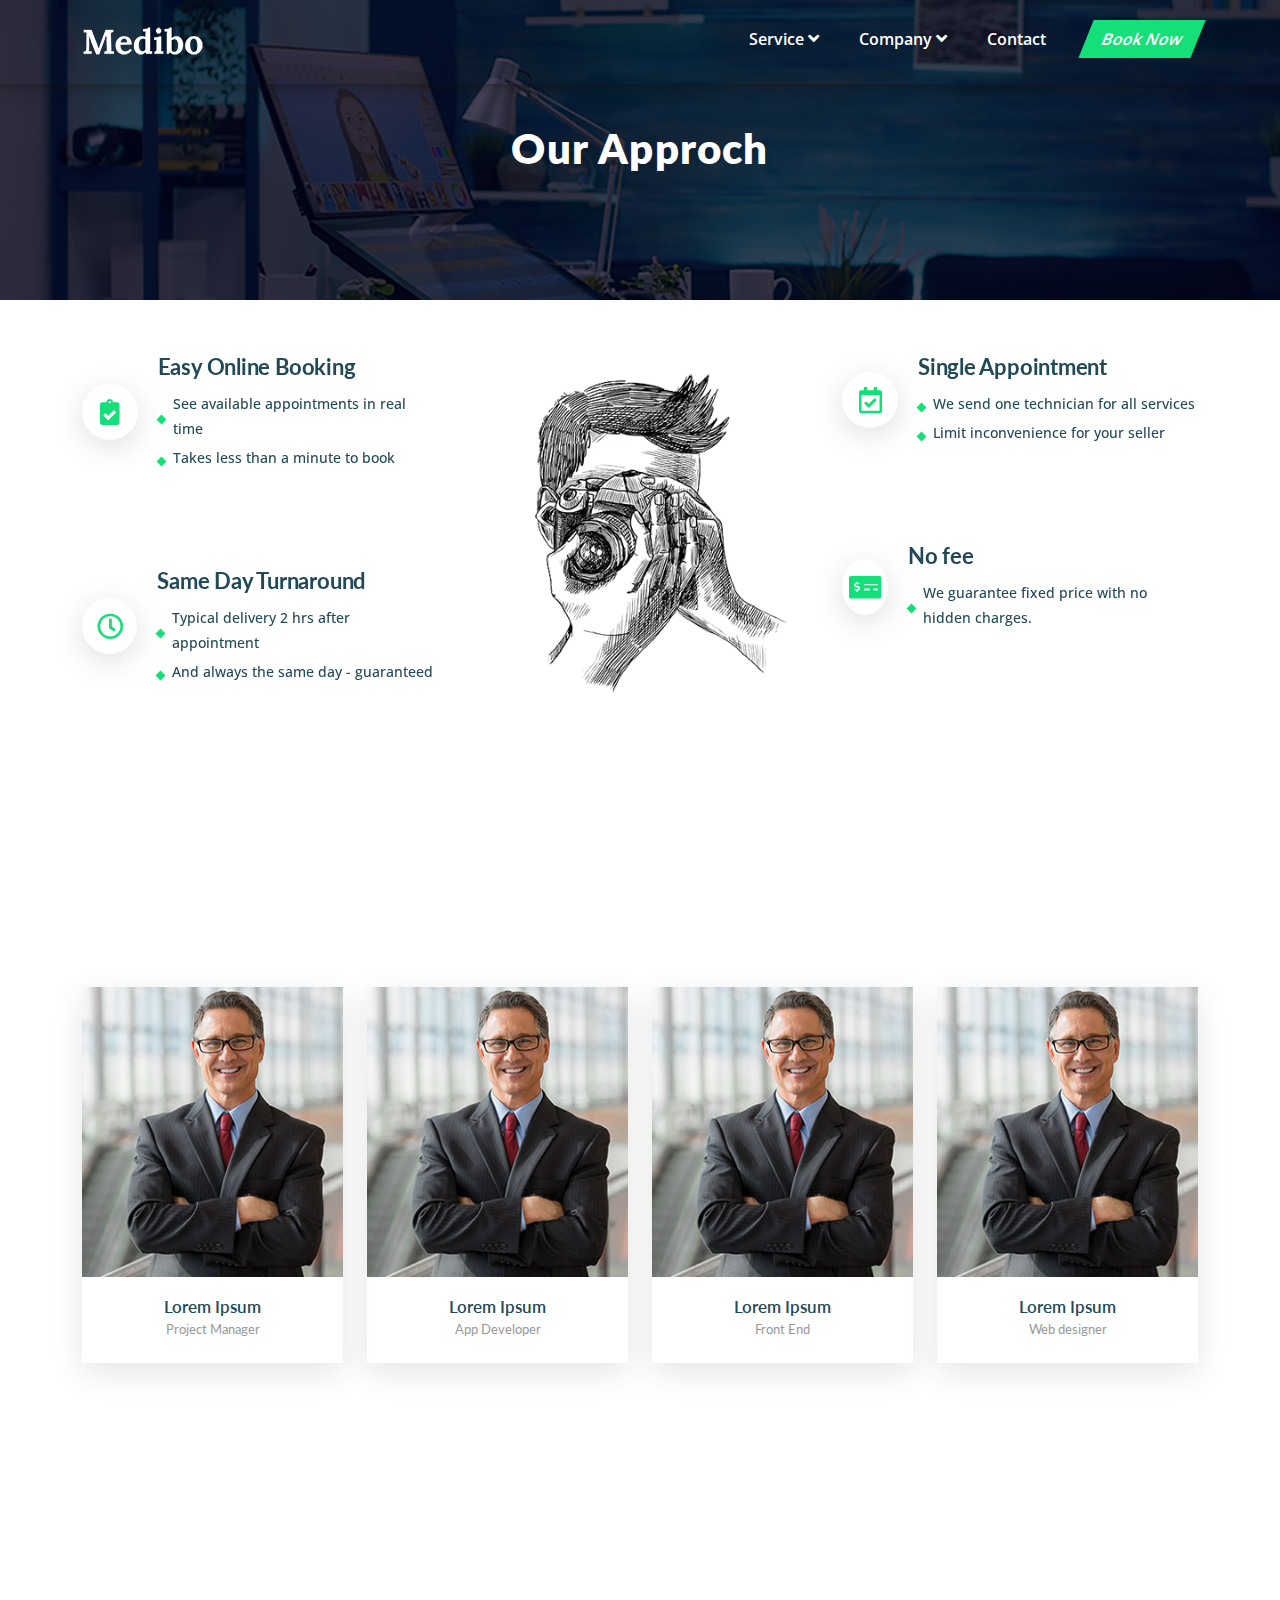
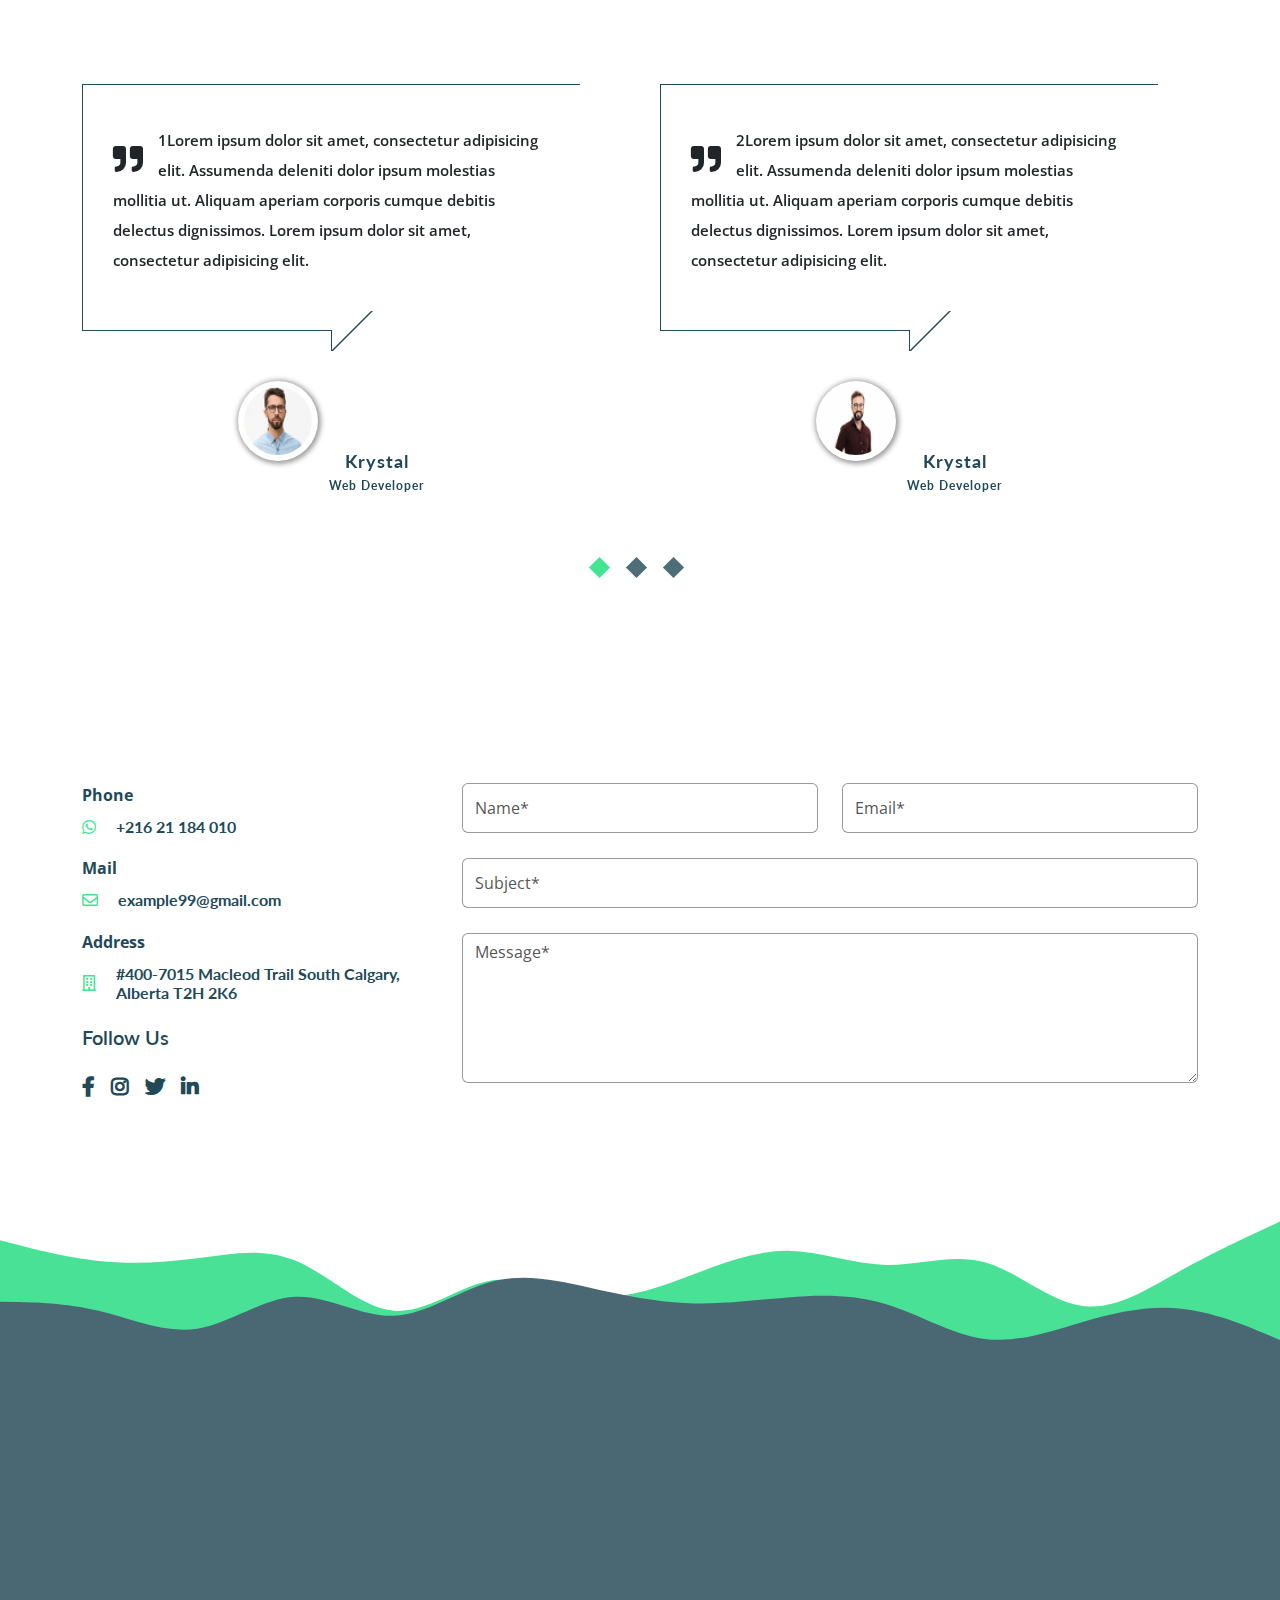
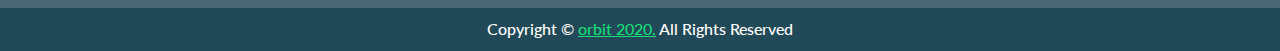
==== commit 176518d6: "new update" ====
--- a/approuch.html
+++ b/approuch.html
@@ -28,7 +28,7 @@
 </head>
 <body>
     <!-- Header Area Start -->
-   <header class="header_area">
+    <header class="header_area">
         <div class="container">
             <div class="row">
                 <div class="col-xl-3 col-lg-3 col-md-3 col-sm-6 col-6">
@@ -39,20 +39,20 @@
                 <div class="col-xl-9 col-lg-9 col-md-9">
                     <div class="menu" id="menu">
                         <ul>
-                            <li class="active"><a href="#">Service <i class="far fa-angle-down"></i></a>
+                            <li><a href="#">Service <i class="far fa-angle-down"></i></a>
                                 <ul class="sub_menu">
-                                    <li><a href="rms_measurments.html" class="active">RMS Measurements</a></li>
-                                    <li><a href="hdr_photography.html">HDR Photography</a></li>
-                                    <li><a href="threed_tour.html">3D Tour</a></li>
-                                    <li><a href="booking_process.html">page 1</a></li>
-                                    <li><a href="payment_proceedure.html">page 2</a></li>
+                                    <li><a href="photography.html">Photography</a></li>
+                                    <li><a href="#">Videography</a></li>
+                                    <li><a href="threed_tour.html">3D virtual tour</a></li>
+                                    <li><a href="rms_measurments.html">RMS Measurements</a></li>
+                                    <li><a href="#">Drone Photo/Videography.</a></li>
+                                    <li><a href="#">Virtual Staging</a></li>
                                 </ul>
                             </li>
-                            <li><a href="#about">company <i class="far fa-angle-down"></i></a>
+                            <li><a href="#">company <i class="far fa-angle-down"></i></a>
                                 <ul class="sub_menu">
-                                    <li><a href="approuch.html">Our Approach</a></li>
-                                    <li><a href="#">Service Areas</a></li>
-                                    <li><a href="#">Terms & Conditions</a></li>
+                                    <li><a href="approuch.html" class="active">Our Approach</a></li>
+                                    <li><a href="terms_condition.html">Terms & Conditions</a></li>
                                 </ul>
                             </li>
                             <li><a href="#contact">contact</a></li>
@@ -76,13 +76,6 @@
    <!-- Approach Area Start -->
    <section class="approach_area section_padding_2">
     <div class="container">
-        <!-- <div class="row">
-            <div class="col-xl-12 col-lg-12 col-md-12 col-sm-12 col-12">
-                <div class="app_head" data-aos="fade-down">
-                    <p>consectetur adipisicing elit. Aspernatur fugit reprehenderit assumenda aut praesentium voluptatibus, laboriosam ab ipsam odio dignissimos ad, autem maiores ipsa minima fuga nesciunt pariatur.</p>
-                </div>
-            </div>
-        </div> -->
          <div class="row">
             <div class="col-xl-4 col-lg-4 col-md-12 col-12">
                 <div class="row">
@@ -428,6 +421,9 @@
     <!-- CONTACT AREA END -->
     <!--Start Footer Area-->
     <section class="footer_area section_padding">
+        <div class="footer_top">
+            <img src="assets/image/wave.svg" alt="" class="img-fluid">
+        </div>
         <div class="container">
             <div class="row">
                 <div class="col-lg-4 col-md-6 col-sm-6">
--- a/assets/css/style.css
+++ b/assets/css/style.css
@@ -36,7 +36,7 @@
 
 h1, h2, h3, h4, h5, h6 {
   font-family: "Lato", sans-serif;
-  color: #000219;
+  color: #224958;
   font-weight: 700;
 }
 
@@ -92,7 +92,7 @@
   padding: 0.5em 1em;
   outline: none;
   border: none;
-  background-color: #0a152a;
+  background-color: #154158;
   text-transform: capitalize;
   border-radius: 0;
   -webkit-border-radius: 0;
@@ -100,9 +100,8 @@
   transition: color 0.4s ease-in-out;
   -webkit-transition: color 0.4s ease-in-out;
   -moz-transition: color 0.4s ease-in-out;
-  transform: skewX(-22deg) skewY(0deg);
   -webkit-transform: skewX(-22deg) skewY(0deg);
-  -moz-transform: skewX(-22deg) skewY(0deg);
+          transform: skewX(-22deg) skewY(0deg);
 }
 
 .default_btn::before {
@@ -113,7 +112,7 @@
   bottom: 0;
   left: 0;
   right: 0;
-  background-color: #e62435;
+  background-color: #14df79;
   -webkit-transform-origin: center right;
           transform-origin: center right;
   -webkit-transform: scaleX(0);
@@ -137,7 +136,7 @@
 }
 
 .bok_btn {
-  background-color: #e62435;
+  background-color: #14df79;
 }
 
 .bok_btn::before {
@@ -149,8 +148,8 @@
 }
 
 .section_title h2 {
-  background: -webkit-gradient(linear, left top, right top, from(#020024), color-stop(53%, #000219), to(#4b5280));
-  background: linear-gradient(90deg, #020024 0%, #000219 53%, #4b5280 100%);
+  background: -webkit-gradient(linear, left top, right top, from(#23495d), color-stop(53%, #23495d), to(#4b5280));
+  background: linear-gradient(90deg, #23495d 0%, #23495d 53%, #4b5280 100%);
   -webkit-background-clip: text;
   -webkit-text-fill-color: transparent;
   font-size: 40px;
@@ -269,7 +268,7 @@
   font-size: 14px;
   line-height: 1;
   display: block;
-  color: #000219;
+  color: #224958;
   text-transform: capitalize;
   transition: .3s;
   -webkit-transition: .3s;
@@ -277,11 +276,11 @@
 }
 
 .header_area .menu ul li .sub_menu li a:hover {
-  color: #e62435;
+  color: #14df79;
 }
 
 .header_area .menu ul li .sub_menu li a.active {
-  color: #e62435;
+  color: #14df79;
 }
 
 .header_area .menu ul li .sub_menu::before {
@@ -289,7 +288,7 @@
   position: absolute;
   width: 100%;
   height: 4px;
-  background: #e62435;
+  background: #14df79;
   top: 0;
   left: 0;
 }
@@ -345,19 +344,19 @@
 }
 
 .header_area .user_btn .dropdown-menu li a {
-  color: #000219;
+  color: #224958;
   background: transparent;
   font-size: 14px;
   line-height: 1;
 }
 
 .header_area .user_btn .dropdown-menu li a:hover {
-  color: #e62435;
+  color: #14df79;
 }
 
 .menu-shrink {
   position: fixed !important;
-  background: #000219 !important;
+  background: #224958 !important;
   color: #fff;
   width: 100%;
   padding: 10px 0;
@@ -396,7 +395,7 @@
 .hero_area .video_content span {
   font-size: 16px;
   line-height: 1.4;
-  color: #e62435;
+  color: #14df79;
   margin-bottom: 10px;
   font-weight: 700;
   letter-spacing: 1px;
@@ -422,7 +421,7 @@
 .hero_area::after {
   position: absolute;
   content: '';
-  background: #000219c5;
+  background: #00021bb8;
   top: 0;
   left: 0;
   width: 100%;
@@ -439,12 +438,19 @@
   -moz-border-radius: 10px;
 }
 
+.service_area .service_box .service_img {
+  overflow: hidden;
+}
+
 .service_area .service_box .service_img img {
   width: 100%;
   height: 200px;
   border-radius: 10px 10px 0px 0px;
   -webkit-border-radius: 10px 10px 0px 0px;
   -moz-border-radius: 10px 10px 0px 0px;
+  transition: all 0.6s ease-in-out;
+  -webkit-transition: all 0.6s ease-in-out;
+  -moz-transition: all 0.6s ease-in-out;
 }
 
 .service_area .service_box .service_ctn {
@@ -455,7 +461,7 @@
   font-size: 20px;
   line-height: 1.5;
   text-transform: capitalize;
-  color: #000219;
+  color: #224958;
   font-weight: 700;
   margin-bottom: 0;
 }
@@ -464,17 +470,20 @@
   font-weight: 700;
   font-size: 40px;
   line-height: 1.4;
-  color: #e62435;
+  color: #14df79;
 }
 
 .service_area .service_box .service_ctn .service_detail {
   margin-bottom: 20px;
+  padding-left: 4px;
+  height: 100px;
+  overflow: hidden;
 }
 
 .service_area .service_box .service_ctn .service_detail ul li {
   display: block;
   position: relative;
-  color: #000219;
+  color: #224958;
   font-weight: 500;
   font-size: 14px;
   padding-left: 20px;
@@ -490,7 +499,7 @@
   content: '';
   width: 7px;
   height: 7px;
-  background: #000219;
+  background: #224958;
   top: 50%;
   left: 0;
   transform: rotate(45deg) !important;
@@ -502,7 +511,7 @@
   text-transform: capitalize;
   font-size: 16px;
   line-height: 1.5;
-  color: #000219;
+  color: #224958;
   font-weight: 600;
   padding: 0;
 }
@@ -514,7 +523,7 @@
 }
 
 .service_area .service_box .service_ctn .service_btn .btn:hover {
-  color: #e62435;
+  color: #14df79;
 }
 
 .service_area .service_box .service_ctn .service_btn .btn:hover i {
@@ -523,6 +532,12 @@
   -moz-transform: translateX(5px);
 }
 
+.service_area .service_box:hover .service_img img {
+  transform: scale(1.2);
+  -webkit-transform: scale(1.2);
+  -moz-transform: scale(1.2);
+}
+
 .service_area .service_book_btn {
   margin-top: 40px;
 }
@@ -539,7 +554,7 @@
 .approach_area .app_head p {
   font-size: 15px;
   line-height: 1.4;
-  color: #000219;
+  color: #224958;
   font-weight: 500;
   text-align: left;
   width: 70%;
@@ -578,7 +593,7 @@
 }
 
 .approach_area .approch_box .approch_icon i {
-  color: #e62435;
+  color: #14df79;
   font-size: 26px;
 }
 
@@ -587,14 +602,14 @@
   font-size: 22px;
   line-height: 33px;
   letter-spacing: -0.01em;
-  color: #000219;
+  color: #224958;
 }
 
 .approach_area .approch_box .approch_details p {
   font-weight: 500;
   font-size: 14px;
   line-height: 25px;
-  color: #000219;
+  color: #224958;
   margin-bottom: 4px;
   position: relative;
   padding-left: 15px;
@@ -605,7 +620,7 @@
   content: '';
   width: 7px;
   height: 7px;
-  background: #e62435;
+  background: #14df79;
   top: 50%;
   left: 0;
   transform: rotate(45deg) !important;
@@ -629,8 +644,8 @@
 
 .testimonial_area .testimonial_content_wrp .testimonial .testimonial-content {
   padding: 40px 30px 40px;
-  border-top: 1px solid #000219;
-  border-left: 1px solid #000219;
+  border-top: 1px solid #224958;
+  border-left: 1px solid #224958;
   position: relative;
   margin-bottom: 50px;
 }
@@ -663,7 +678,7 @@
   left: 0;
   width: 50%;
   height: 1px;
-  background-color: #000219;
+  background-color: #224958;
 }
 
 .testimonial_area .testimonial_content_wrp .testimonial .testimonial-info {
@@ -675,7 +690,7 @@
   position: absolute;
   top: -50px;
   left: 50%;
-  background-color: #000219;
+  background-color: #224958;
   width: 1px;
   height: 20px;
 }
@@ -685,7 +700,7 @@
   position: absolute;
   top: -70px;
   left: 50%;
-  background-color: #000219;
+  background-color: #224958;
   width: 2px;
   height: 40px;
   transform: skewX(-45deg);
@@ -716,7 +731,7 @@
 .testimonial_area .testimonial_content_wrp .testimonial .testimonial-title {
   display: inline-block;
   vertical-align: middle;
-  color: #000219;
+  color: #224958;
   font-size: 18px;
   text-transform: capitalize;
   font-weight: 700;
@@ -740,7 +755,7 @@
   height: 15px;
   width: 15px;
   display: block;
-  background-color: #000219;
+  background-color: #224958;
   opacity: 0.8;
   border-radius: 0;
   transform: rotate(45deg) !important;
@@ -750,11 +765,11 @@
 }
 
 .testimonial_area .testimonial_content_wrp .owl-dots .owl-dot span:hover {
-  background-color: #e62435;
+  background-color: #14df79;
 }
 
 .testimonial_area .testimonial_content_wrp .owl-dots .owl-dot.active span {
-  background-color: #e62435;
+  background-color: #14df79;
 }
 
 .contact_area .contact_link ul li {
@@ -767,7 +782,7 @@
   display: block;
   font-weight: 700;
   font-size: 16px;
-  color: #000219;
+  color: #224958;
   text-transform: capitalize;
   line-height: 1.5;
 }
@@ -781,7 +796,7 @@
 }
 
 .contact_area .contact_link ul li h6 a {
-  color: #000219;
+  color: #224958;
   display: -webkit-box;
   display: -ms-flexbox;
   display: flex;
@@ -792,13 +807,13 @@
 }
 
 .contact_area .contact_link ul li h6 a i {
-  color: #e62435;
+  color: #14df79;
   padding-right: 20px;
   opacity: .8;
 }
 
 .contact_area .contact_link ul li h6 a:hover {
-  color: #e62435;
+  color: #14df79;
 }
 
 .contact_area .contact_link ul li h6 a:hover i {
@@ -809,7 +824,7 @@
   font-weight: 600;
   font-size: 20px;
   line-height: 1.5;
-  color: #000219;
+  color: #224958;
   margin: 20px 0;
   text-transform: capitalize;
 }
@@ -818,12 +833,12 @@
   font-size: 20px;
   line-height: 1.5;
   padding-right: 12px;
-  color: #000219;
+  color: #224958;
   font-weight: 700;
 }
 
 .contact_area .social_media ul li a i:hover {
-  color: #e62435;
+  color: #14df79;
 }
 
 .contact_area .contact_form .form input {
@@ -834,7 +849,7 @@
 
 .contact_area .contact_form .form input:focus {
   outline: none !important;
-  border: 1px solid #000219;
+  border: 1px solid #224958;
 }
 
 .contact_area .contact_form .form input::-webkit-input-placeholder {
@@ -872,7 +887,7 @@
 
 .contact_area .contact_form .form textarea:focus {
   outline: none !important;
-  border: 1px solid #000219;
+  border: 1px solid #224958;
 }
 
 .contact_area .contact_form .form textarea::-webkit-input-placeholder {
@@ -908,7 +923,7 @@
 }
 
 .copyright_area {
-  background: #000219;
+  background: #224958;
   padding: 10px 0;
 }
 
@@ -922,15 +937,20 @@
 }
 
 .copyright_area .copy_right h4 a {
-  color: #e62435;
+  color: #14df79;
 }
 
 .footer_area {
   margin-top: 60px;
   padding: 40px 0;
   position: relative;
-  background: #000219;
-  /* waves */
+  background: #4A6873;
+}
+
+.footer_area .footer_top img {
+  position: absolute;
+  top: -114px;
+  left: 0;
 }
 
 .footer_area p {
@@ -1017,76 +1037,12 @@
 }
 
 .footer_area .single_footer_widget .footer_links_list li a:hover {
-  color: #e62435;
-}
-
-.footer_area .ocean {
-  height: 80px;
-  /* change the height of the waves here */
-  width: 100%;
-  position: absolute;
-  top: -17%;
-  left: 0;
-  right: 0;
-  overflow-x: hidden;
-}
-
-.footer_area .wave {
-  background: url("../image/wave.svg");
-  position: absolute;
-  width: 200%;
-  height: 100%;
-  -webkit-animation: wave 10s -3s linear infinite;
-          animation: wave 10s -3s linear infinite;
-  -webkit-transform: translate3d(0, 0, 0);
-          transform: translate3d(0, 0, 0);
-  opacity: 0.8;
-}
-
-.footer_area .wave:nth-of-type(2) {
-  bottom: 0;
-  animation: wave 18s linear reverse infinite;
-  opacity: 0.5;
-}
-
-.footer_area .wave:nth-of-type(3) {
-  bottom: 0;
-  opacity: 1;
-}
-
-@-webkit-keyframes wave {
-  0% {
-    -webkit-transform: translateX(0);
-            transform: translateX(0);
-  }
-  50% {
-    -webkit-transform: translateX(-25%);
-            transform: translateX(-25%);
-  }
-  100% {
-    -webkit-transform: translateX(-50%);
-            transform: translateX(-50%);
-  }
-}
-
-@keyframes wave {
-  0% {
-    -webkit-transform: translateX(0);
-            transform: translateX(0);
-  }
-  50% {
-    -webkit-transform: translateX(-25%);
-            transform: translateX(-25%);
-  }
-  100% {
-    -webkit-transform: translateX(-50%);
-            transform: translateX(-50%);
-  }
+  color: #14df79;
 }
 
 .to-top i {
   font-size: 40px;
-  color: #e62435;
+  color: #224958;
 }
 
 .log_reg_area {
@@ -1112,8 +1068,8 @@
   font-size: 22px;
   line-height: 1.5;
   font-weight: 700;
-  background: -webkit-gradient(linear, left top, right top, from(#000219), color-stop(53%, #000219), to(#4b5280));
-  background: linear-gradient(90deg, #000219 0%, #000219 53%, #4b5280 100%);
+  background: -webkit-gradient(linear, left top, right top, from(#23495d), color-stop(53%, #23495d), to(#323b75));
+  background: linear-gradient(90deg, #23495d 0%, #23495d 53%, #323b75 100%);
   color: #fff;
   padding: 15px 0;
   border: 1px solid transparent;
@@ -1121,7 +1077,7 @@
 
 .log_reg_area .log_reg_box nav .nav.nav-tabs .nav-link.active {
   background: transparent;
-  color: #000219;
+  color: #224958;
 }
 
 .log_reg_area .log_reg_box .lr_tab_box {
@@ -1142,32 +1098,32 @@
   text-transform: capitalize;
   font-size: 16px;
   line-height: 1.5;
-  color: #000219;
+  color: #224958;
 }
 
 .log_reg_area .log_reg_box .lr_tab_box form .form-group input:-ms-input-placeholder {
   text-transform: capitalize;
   font-size: 16px;
   line-height: 1.5;
-  color: #000219;
+  color: #224958;
 }
 
 .log_reg_area .log_reg_box .lr_tab_box form .form-group input::-ms-input-placeholder {
   text-transform: capitalize;
   font-size: 16px;
   line-height: 1.5;
-  color: #000219;
+  color: #224958;
 }
 
 .log_reg_area .log_reg_box .lr_tab_box form .form-group input::placeholder {
   text-transform: capitalize;
   font-size: 16px;
   line-height: 1.5;
-  color: #000219;
+  color: #224958;
 }
 
 .log_reg_area .log_reg_box .lr_tab_box form .form-group input:focus {
-  border: 1px solid #e62435;
+  border: 1px solid #14df79;
   font-size: 16px;
   line-height: 1.5;
   color: #4d4d4d;
@@ -1208,7 +1164,7 @@
   text-transform: capitalize;
   font-weight: 600;
   line-height: 20px;
-  background: #000219;
+  background: #224958;
   padding: 6px 40px;
   font-size: 18px;
   color: #fff;
@@ -1230,19 +1186,19 @@
 .log_reg_area .log_reg_box .lr_tab_box form .account_creat span {
   font-size: 14px;
   line-height: 1.5;
-  color: #000219;
+  color: #224958;
   font-weight: 400;
 }
 
 .log_reg_area .log_reg_box .lr_tab_box form .account_creat a {
   font-size: 14px;
   line-height: 1.5;
-  color: #e62435;
+  color: #14df79;
   font-weight: 500;
 }
 
 .log_reg_area .log_reg_box .lr_tab_box form .account_creat a:hover {
-  color: #e62435;
+  color: #14df79;
 }
 
 .log_reg_area .log_reg_box .lr_tab_box form .signin_account {
@@ -1255,13 +1211,13 @@
 }
 
 .log_reg_area .log_reg_box .lr_tab_box form .signin_account p a {
-  color: #e62435;
+  color: #14df79;
 }
 
 .log_reg_area .log_reg_box .lr_tab_box form .signin_with p {
   font-size: 14px;
   line-height: 1.5;
-  color: #000219;
+  color: #224958;
   font-weight: 400;
   margin-bottom: 8px;
 }
@@ -1289,7 +1245,7 @@
 .inner_banner_area::after {
   position: absolute;
   content: '';
-  background: #000219c5;
+  background: #00021bb8;
   top: 0;
   left: 0;
   width: 100%;
@@ -1357,7 +1313,7 @@
   text-transform: capitalize;
   font-size: 20px;
   line-height: 1.5;
-  color: #000219;
+  color: #224958;
   margin-bottom: 0;
 }
 
@@ -1375,7 +1331,7 @@
   display: flex;
   font-size: 14px;
   font-weight: 600;
-  color: #000219;
+  color: #224958;
   width: 66%;
   margin: 0 15px 10px;
   line-height: 1.5;
@@ -1407,7 +1363,7 @@
   margin-bottom: 10px;
   font-size: 16px;
   line-height: 1.5;
-  color: #000219;
+  color: #224958;
   text-transform: capitalize;
   font-weight: 600;
   font-family: "Open Sans", sans-serif;
@@ -1418,7 +1374,7 @@
 }
 
 .booking_process_area .client_profile_box .cl_pro_bottom ul li a {
-  color: #000219;
+  color: #224958;
 }
 
 .booking_process_area .client_profile_box .cl_pro_bottom ul li a:hover {
@@ -1437,14 +1393,14 @@
 }
 
 .booking_process_area .profile_detail_cl .booking_status a {
-  color: #0a152a;
+  color: #154158;
   font-size: 16px;
   line-height: 1.4;
   text-transform: capitalize;
 }
 
 .booking_process_area .profile_detail_cl .booking_status a:hover {
-  color: #e62435;
+  color: #14df79;
 }
 
 .booking_process_area .profile_detail_cl .cr_booking_proceedure_right {
@@ -1462,7 +1418,7 @@
   font-size: 20px;
   line-height: 1.5;
   text-transform: capitalize;
-  color: #000219;
+  color: #224958;
   margin-bottom: 8px;
   letter-spacing: 1px;
 }
@@ -1470,13 +1426,13 @@
 .booking_process_area .profile_detail_cl .cr_booking_proceedure_right .product_name p {
   font-weight: 500;
   font-size: 14px;
-  color: #000219;
+  color: #224958;
   line-height: 1.5;
   text-transform: capitalize;
 }
 
 .booking_process_area .profile_detail_cl .cr_booking_proceedure_right .product_name p span {
-  color: #e62435;
+  color: #14df79;
   font-size: 30px;
 }
 
@@ -1489,7 +1445,7 @@
   font-size: 18px;
   line-height: 1.5;
   text-transform: capitalize;
-  color: #000219;
+  color: #224958;
   margin-bottom: 4px;
   text-align: left;
 }
@@ -1497,7 +1453,7 @@
 .booking_process_area .profile_detail_cl .cr_booking_proceedure_right .date_celender_box .selected_date span {
   font-weight: 500;
   font-size: 14px;
-  color: #000219;
+  color: #224958;
   line-height: 1.5;
   text-transform: capitalize;
   opacity: .7;
@@ -1571,7 +1527,7 @@
 }
 
 .booking_process_area .profile_detail_cl .cr_booking_proceedure_right .appointment_box .appoinment_date ul li a {
-  color: #000219;
+  color: #224958;
   border: 1px solid #ccc;
   background: #ccc;
   padding: 4px 8px;
@@ -1667,7 +1623,7 @@
   top: 19%;
   height: 10px;
   width: 64%;
-  background-color: #0a152a;
+  background-color: #154158;
   transform: scaleX(0) translateY(-50%) perspective(1000px);
   -webkit-transform-origin: left center;
           transform-origin: left center;
@@ -1771,14 +1727,14 @@
 }
 
 .payment_proceedure_area #checkout-progress .progress-bar .step.valid span {
-  color: #0a152a;
+  color: #154158;
   transform: translate3d(0, 0, 0) scale(2) perspective(1000px);
   -webkit-transform: translate3d(0, 0, 0) scale(2) perspective(1000px);
   -moz-transform: translate3d(0, 0, 0) scale(2) perspective(1000px);
 }
 
 .payment_proceedure_area #checkout-progress .progress-bar .step.valid .step-label {
-  color: #0a152a !important;
+  color: #154158 !important;
 }
 
 .payment_proceedure_area #checkout-progress .progress-bar .step:after {
@@ -1800,12 +1756,12 @@
 }
 
 .payment_proceedure_area #checkout-progress .progress-bar .step.active:after {
-  border: 5px solid #0a152a;
+  border: 5px solid #154158;
 }
 
 .payment_proceedure_area #checkout-progress .progress-bar .step.valid:after {
-  background-color: #0a152a;
-  border: 5px solid #0a152a;
+  background-color: #154158;
+  border: 5px solid #154158;
 }
 
 .payment_proceedure_area .button-container {
@@ -1846,23 +1802,23 @@
 }
 
 .payment_proceedure_area #boking_step_1 .process__stepint p i {
-  color: #0a152a;
+  color: #154158;
   padding-right: 10px;
 }
 
 .payment_proceedure_area #boking_step_1 .process__stepint p a {
-  color: #0a152a;
+  color: #154158;
   text-decoration: none;
 }
 
 .payment_proceedure_area #boking_step_1 .process__stepint p a:hover {
-  color: #e62435;
+  color: #14df79;
 }
 
 .payment_proceedure_area #boking_step_1 .process__stepint::before {
   content: '';
   position: absolute;
-  border-left: 4px solid #e62435;
+  border-left: 4px solid #14df79;
   top: 0%;
   left: 0%;
   width: 2px;
@@ -1873,7 +1829,7 @@
   font-size: 22px;
   text-transform: capitalize;
   line-height: 1.6;
-  color: #000219;
+  color: #224958;
   font-weight: 700;
   letter-spacing: normal;
   margin-bottom: 20px;
@@ -1898,7 +1854,7 @@
 }
 
 .payment_proceedure_area #boking_step_1 .process_start input:focus {
-  border: 1px solid #e62435;
+  border: 1px solid #14df79;
 }
 
 .payment_proceedure_area #boking_step_1 .process_start input::-webkit-input-placeholder {
@@ -1942,7 +1898,7 @@
 }
 
 .payment_proceedure_area #boking_step_1 .process_start select:focus {
-  border: 1px solid #e62435;
+  border: 1px solid #14df79;
 }
 
 .payment_proceedure_area #boking_step_1 .process_start .condition input[type="checkbox"] {
@@ -1950,11 +1906,11 @@
 }
 
 .payment_proceedure_area #boking_step_1 .process_start .condition input[type="checkbox"]:focus {
-  border: 1px solid #0a152a;
+  border: 1px solid #154158;
 }
 
 .payment_proceedure_area #boking_step_1 .process_start .condition input[type="checkbox"]:hover {
-  border: 1px solid #0a152a;
+  border: 1px solid #154158;
 }
 
 .payment_proceedure_area #boking_step_1 .process_start .condition span {
@@ -1972,7 +1928,7 @@
   font-size: 18px;
   text-transform: capitalize;
   line-height: 1.6;
-  color: #0a152a;
+  color: #154158;
   font-weight: 500;
   letter-spacing: normal;
 }
@@ -1990,7 +1946,7 @@
 }
 
 .payment_proceedure_area #boking_step_1 .process_start #guest_information input:focus {
-  border: 1px solid #e62435;
+  border: 1px solid #14df79;
 }
 
 .payment_proceedure_area #boking_step_1 .process_start #guest_information input::-webkit-input-placeholder {
@@ -2034,7 +1990,7 @@
 }
 
 .payment_proceedure_area #boking_step_1 .process_start #guest_information select:focus {
-  border: 1px solid #e62435;
+  border: 1px solid #14df79;
 }
 
 .payment_proceedure_area #boking_step_1 .process_start #sp_request {
@@ -2046,7 +2002,7 @@
   font-size: 22px;
   text-transform: capitalize;
   line-height: 1.6;
-  color: #000219;
+  color: #224958;
   font-weight: 700;
   letter-spacing: normal;
 }
@@ -2067,7 +2023,7 @@
 }
 
 .payment_proceedure_area #boking_step_1 .process_start #sp_request textarea:focus {
-  border: 1px solid #e62435;
+  border: 1px solid #14df79;
 }
 
 .payment_proceedure_area #boking_step_1 .process_start #sp_request textarea::-webkit-input-placeholder {
@@ -2111,11 +2067,11 @@
 }
 
 .payment_proceedure_area #boking_step_1 .process_start .condition_agree input[type="checkbox"]:focus {
-  border: 1px solid #0a152a;
+  border: 1px solid #154158;
 }
 
 .payment_proceedure_area #boking_step_1 .process_start .condition_agree input[type="checkbox"]:hover {
-  border: 1px solid #0a152a;
+  border: 1px solid #154158;
 }
 
 .payment_proceedure_area #boking_step_1 .process_start .condition_agree span {
@@ -2127,12 +2083,12 @@
 }
 
 .payment_proceedure_area #boking_step_1 .process_start .condition_agree span a {
-  color: #0a152a;
+  color: #154158;
   font-weight: 500;
 }
 
 .payment_proceedure_area #boking_step_1 .process_start .condition_agree span a:hover {
-  color: #e62435;
+  color: #14df79;
 }
 
 .payment_proceedure_area #boking_step_2 .payment_confirmation .ann {
@@ -2154,14 +2110,14 @@
 }
 
 .payment_proceedure_area #boking_step_2 .payment_confirmation .ann p i {
-  color: #0a152a;
+  color: #154158;
   padding-right: 10px;
 }
 
 .payment_proceedure_area #boking_step_2 .payment_confirmation .ann::before {
   content: '';
   position: absolute;
-  border-left: 4px solid #e62435;
+  border-left: 4px solid #14df79;
   top: 0%;
   left: 0%;
   width: 2px;
@@ -2175,8 +2131,8 @@
 }
 
 .payment_proceedure_area #boking_step_2 .payment_confirmation .payment .card_header {
-  background-color: #0a152a;
-  border: 1px solid #0a152a;
+  background-color: #154158;
+  border: 1px solid #154158;
   padding: 10px 15px;
   margin-bottom: 30px;
 }
@@ -2213,7 +2169,7 @@
 }
 
 .payment_proceedure_area #boking_step_2 .payment_confirmation input:focus {
-  border: 1px solid #e62435;
+  border: 1px solid #14df79;
 }
 
 .payment_proceedure_area #boking_step_2 .payment_confirmation input::-webkit-input-placeholder {
@@ -2261,7 +2217,7 @@
 }
 
 .payment_proceedure_area #boking_step_2 .payment_confirmation .lock_pw .lock_icon i {
-  color: #0a152a;
+  color: #154158;
   font-size: 14px;
 }
 
@@ -2279,7 +2235,7 @@
 }
 
 .payment_proceedure_area #boking_step_2 .payment_confirmation .condition_agree span a {
-  color: #0a152a;
+  color: #154158;
 }
 
 .payment_proceedure_area #boking_step_2 .payment_confirmation .con_agre {
@@ -2297,7 +2253,7 @@
   font-size: 20px;
   text-transform: capitalize;
   line-height: 1.6;
-  color: #0a152a;
+  color: #154158;
   font-weight: 500;
   letter-spacing: normal;
   margin-bottom: 20px;
@@ -2320,7 +2276,7 @@
 }
 
 .payment_proceedure_area #boking_step_3 .booking_final input:focus {
-  border: 1px solid #e62435;
+  border: 1px solid #14df79;
 }
 
 .payment_proceedure_area #boking_step_3 .booking_final input::-webkit-input-placeholder {
@@ -2389,7 +2345,7 @@
   position: relative;
   margin: 0 auto;
   margin-top: -75px;
-  background: #0a152a;
+  background: #154158;
   height: 100px;
   width: 100px;
   border-radius: 50%;
@@ -2483,7 +2439,7 @@
   color: #ffffff;
   font-weight: 600;
   letter-spacing: 1px;
-  background-color: #0a152a;
+  background-color: #154158;
   padding: 10px 10px;
   margin-bottom: 0;
 }
@@ -2531,7 +2487,7 @@
 }
 
 .payment_proceedure_area .booking_details_right .booking_info .info_ctn p a {
-  color: #0a152a;
+  color: #154158;
 }
 
 .payment_proceedure_area .booking_details_right .booking_info .change_selection {
@@ -2554,7 +2510,7 @@
 }
 
 .payment_proceedure_area .booking_details_right .booking_info .change_selection p a {
-  color: #0a152a;
+  color: #154158;
   font-weight: 400;
 }
 
@@ -2640,11 +2596,11 @@
 .payment_proceedure_area .booking_details_right .booking_info .booking_cost .cancel p a {
   font-size: 14px;
   font-weight: 400;
-  color: #0a152a;
+  color: #154158;
 }
 
 .payment_proceedure_area .booking_details_right .booking_info .booking_cost .cancel p a:hover {
-  color: #e62435;
+  color: #14df79;
 }
 
 .payment_proceedure_area .booking_details_right .booking_info .booking_cost .bok_fc {
@@ -2661,11 +2617,10 @@
   font-weight: 600;
 }
 
-.rms_measurment_area .rms_measurment_box .rms_img {
+.rms_measurment_area .rms_measurment_box .top_img {
   margin-top: 10px;
   margin-bottom: 20px;
   width: 100%;
-  background-image: url(../image/service_1.jpg);
   background-size: cover;
   background-position: center;
   background-repeat: no-repeat;
@@ -2677,6 +2632,30 @@
   -ms-border-radius: 6px;
 }
 
+.rms_measurment_area .rms_measurment_box .photo_graphy_img {
+  background-image: url(../image/service_1.jpg);
+}
+
+.rms_measurment_area .rms_measurment_box .video_graphy_img {
+  background-image: url(../image/service_2.jpg);
+}
+
+.rms_measurment_area .rms_measurment_box .threed_img {
+  background-image: url(../image/service_3.jpg);
+}
+
+.rms_measurment_area .rms_measurment_box .rms_img {
+  background-image: url(../image/service_4.jpg);
+}
+
+.rms_measurment_area .rms_measurment_box .drone_img {
+  background-image: url(../image/service_5.jpg);
+}
+
+.rms_measurment_area .rms_measurment_box .virtual_img {
+  background-image: url(../image/service_6.jpg);
+}
+
 .rms_measurment_area .rms_measurment_box .product_offer_box {
   display: -webkit-box;
   display: -ms-flexbox;
@@ -2690,7 +2669,7 @@
 .rms_measurment_area .rms_measurment_box .product_offer_box .offer_box {
   text-align: center;
   padding: 15px 20px;
-  border: 1px solid #000219;
+  border: 1px solid #224958;
   width: 25%;
   margin-right: 40px;
   border-radius: 3%;
@@ -2714,7 +2693,7 @@
   font-size: 16px;
   line-height: 1.4;
   text-transform: capitalize;
-  color: #000219;
+  color: #224958;
   margin-bottom: 10px;
   font-weight: 700;
   margin-bottom: 0px;
@@ -2724,14 +2703,14 @@
   font-size: 14px;
   line-height: 1.4;
   text-transform: capitalize;
-  color: #000219;
+  color: #224958;
   margin-bottom: 10px;
   font-weight: 500;
 }
 
 .rms_measurment_area .rms_measurment_box .product_offer_box .offer_box .offfer_price span {
   font-size: 25px;
-  color: #e62435;
+  color: #14df79;
   line-height: 1;
 }
 
@@ -2749,7 +2728,7 @@
   padding-left: 16px;
   font-size: 16px;
   font-weight: 500;
-  color: #000219;
+  color: #224958;
   margin-bottom: 10px;
 }
 
@@ -2758,7 +2737,7 @@
   content: '';
   width: 7px;
   height: 7px;
-  background: #e62435;
+  background: #14df79;
   top: 50%;
   left: 0;
   transform: rotate(45deg) !important;
@@ -2783,7 +2762,7 @@
   font-weight: 600;
   line-height: 1.5;
   text-transform: capitalize;
-  color: #000219;
+  color: #224958;
   margin-bottom: 30px;
   text-align: center;
 }
@@ -2794,7 +2773,7 @@
   padding-left: 16px;
   font-size: 16px;
   font-weight: 500;
-  color: #000219;
+  color: #224958;
   margin-bottom: 10px;
 }
 
@@ -2803,7 +2782,7 @@
   content: '';
   width: 7px;
   height: 7px;
-  background: #e62435;
+  background: #14df79;
   top: 50%;
   left: 0;
   transform: rotate(45deg) !important;
@@ -2900,11 +2879,11 @@
 .team .box .image .social-icons i {
   font-size: 18px;
   padding: 0 7px;
-  color: #000219;
+  color: #224958;
 }
 
 .team .box .image .social-icons i:hover {
-  color: #e62435;
+  color: #14df79;
 }
 
 .team .box .image .overlay {
@@ -2960,7 +2939,7 @@
   font-size: 40px;
   line-height: 1.5;
   text-transform: capitalize;
-  color: #e62435;
+  color: #14df79;
   font-weight: 700;
   margin-bottom: 0;
   text-align: center;
@@ -2969,7 +2948,7 @@
 .terms_condition_area .terms_condition_box .conditions ul li {
   display: block;
   position: relative;
-  color: #000219;
+  color: #224958;
   font-weight: 500;
   font-size: 16px;
   padding-left: 20px;
@@ -2985,7 +2964,7 @@
   content: '';
   width: 7px;
   height: 7px;
-  background: #e62435;
+  background: #14df79;
   top: 50%;
   left: 0;
   transform: rotate(45deg) !important;
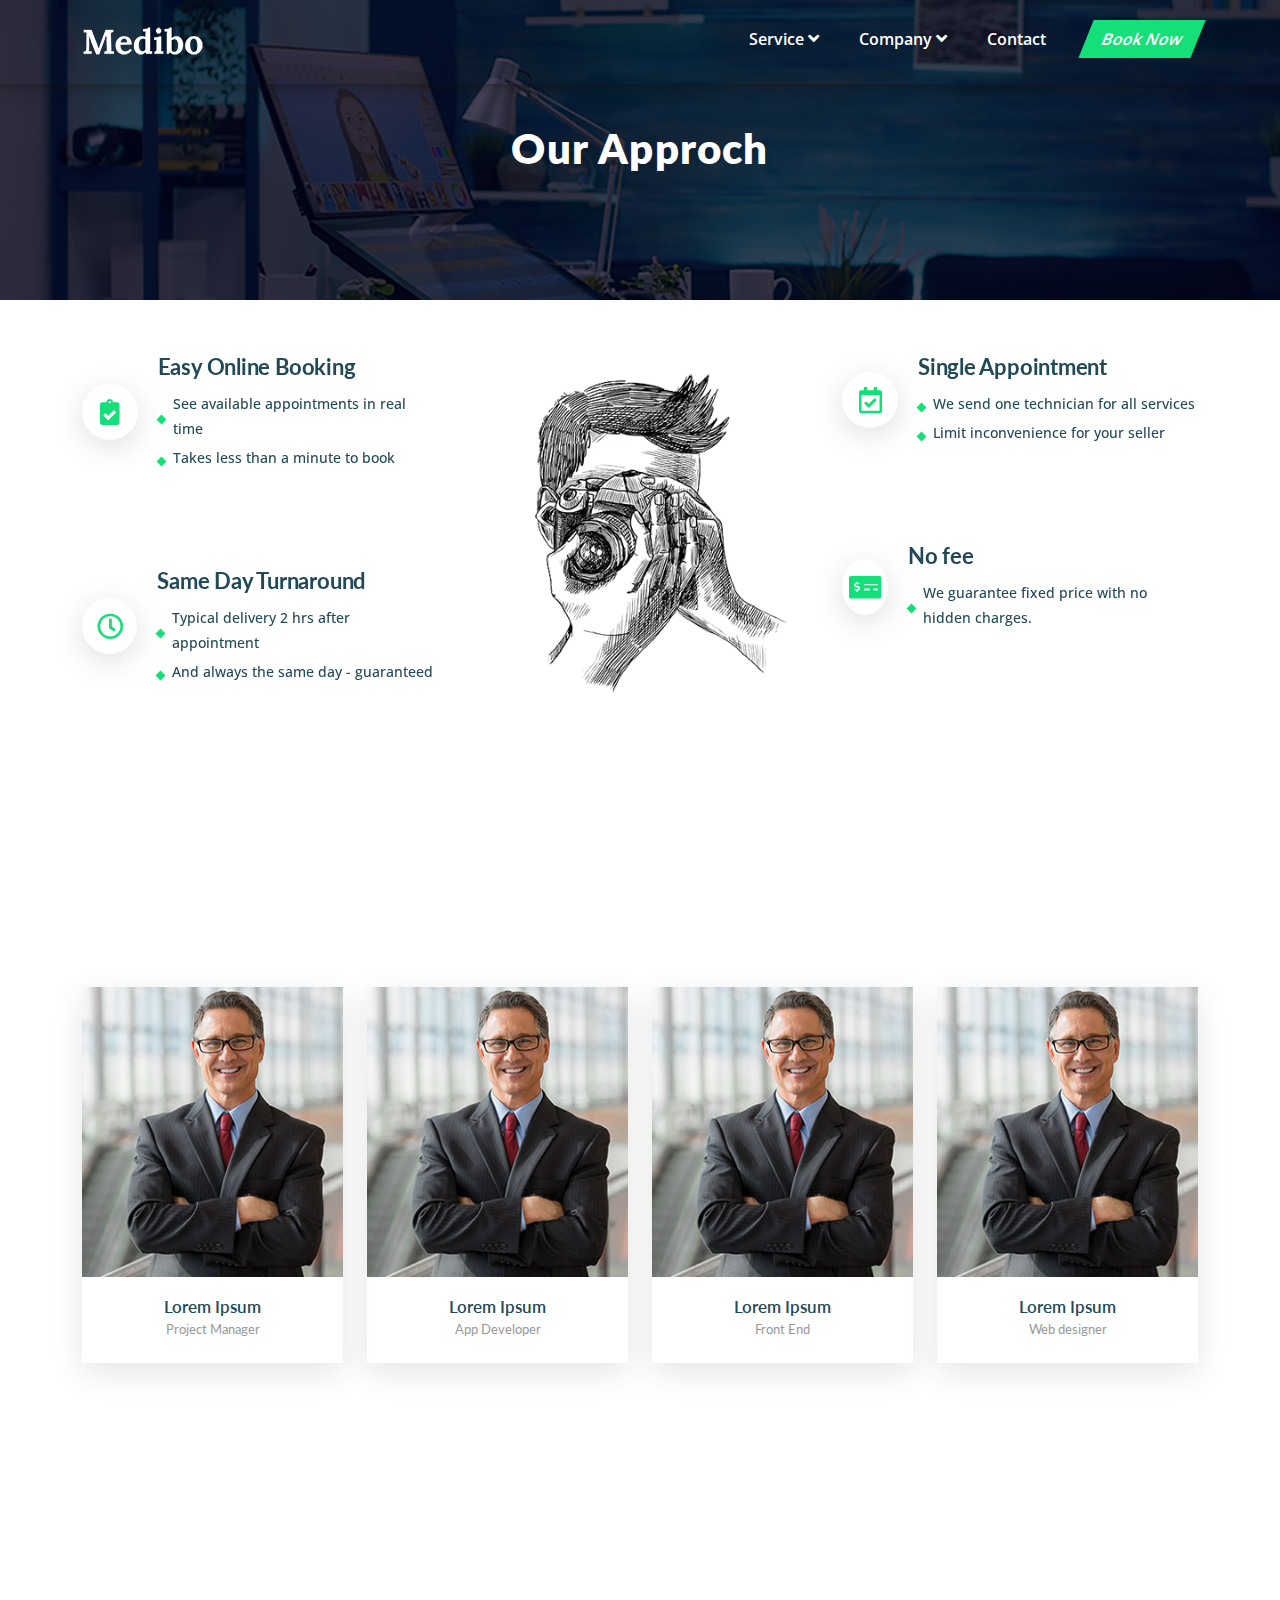
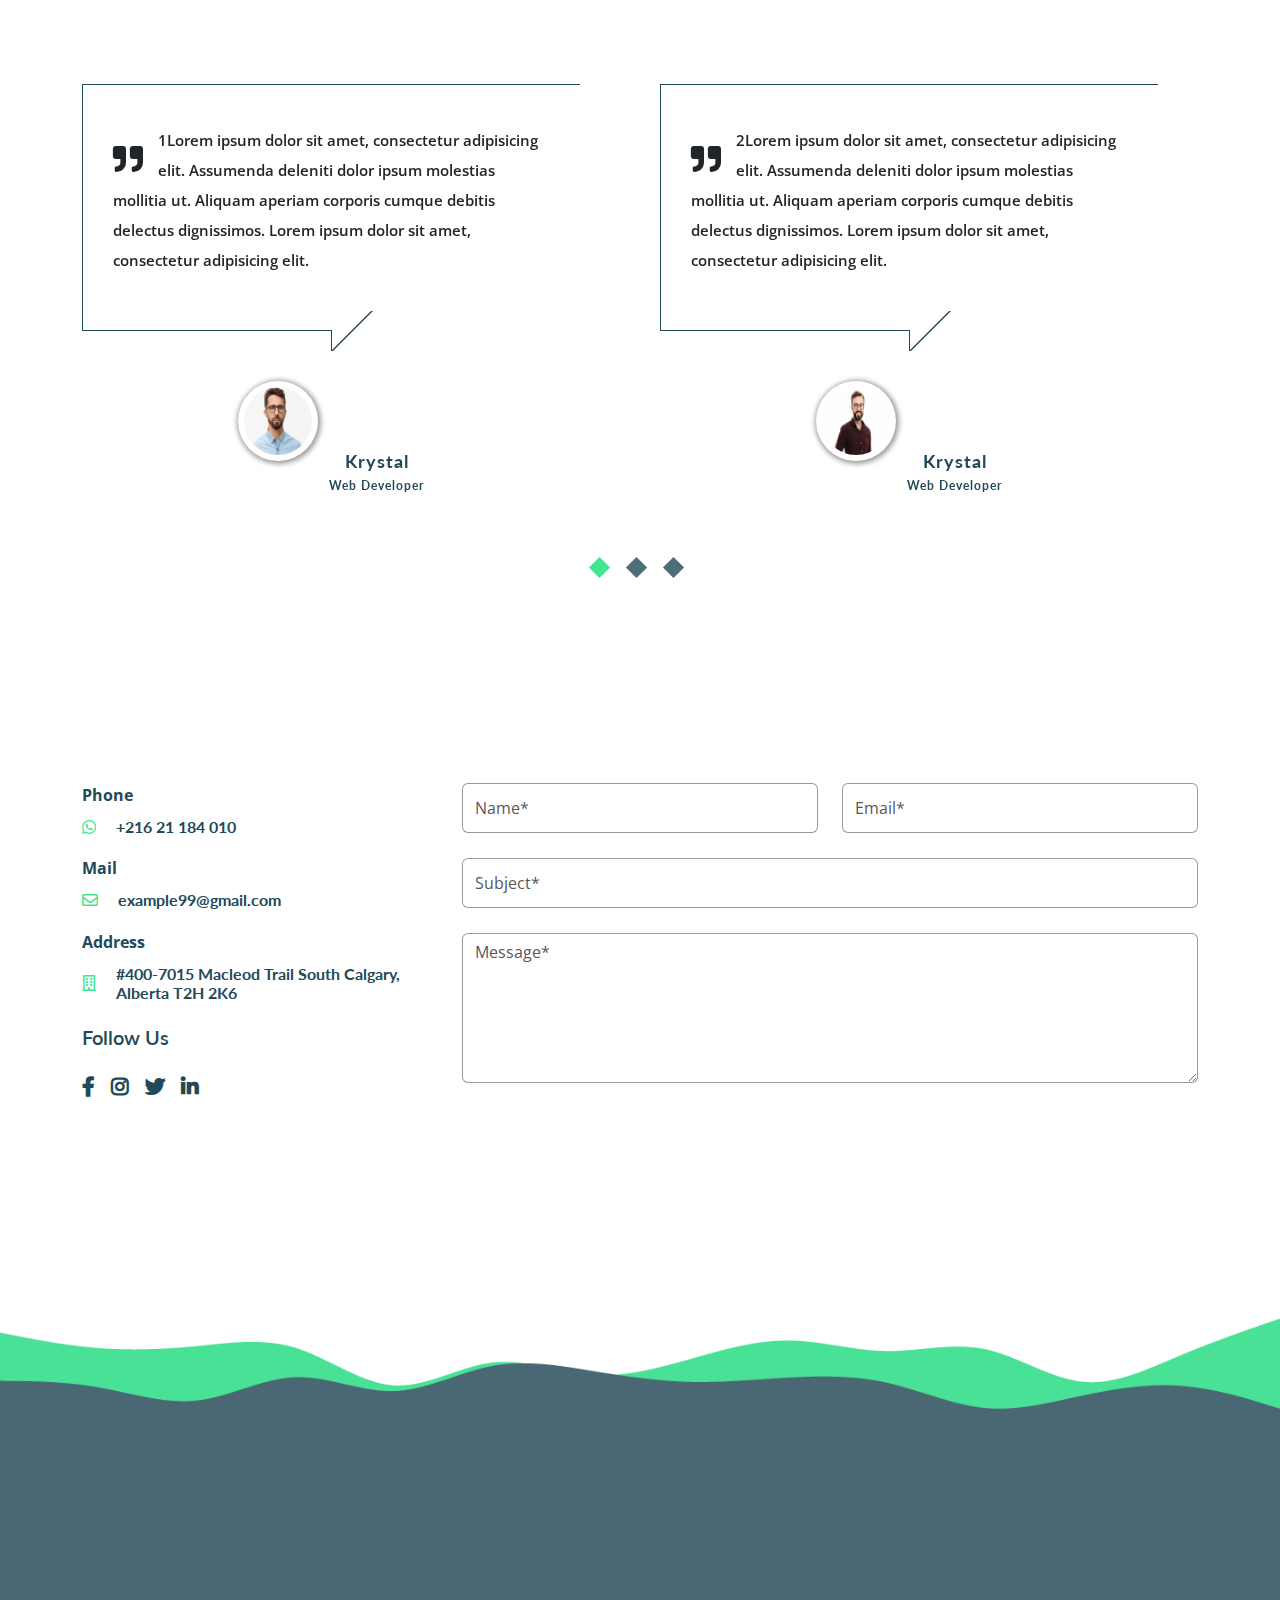
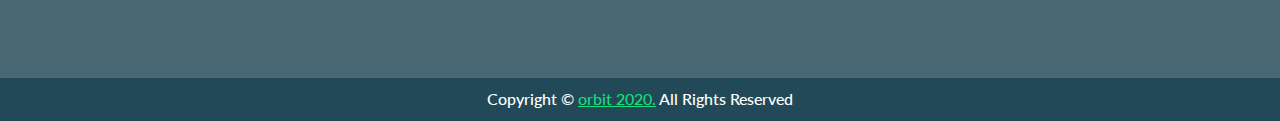
==== commit dc17a479: "responsive update" ====
--- a/approuch.html
+++ b/approuch.html
@@ -422,7 +422,7 @@
     <!--Start Footer Area-->
     <section class="footer_area section_padding">
         <div class="footer_top">
-            <img src="assets/image/wave.svg" alt="" class="img-fluid">
+            <img src="assets/image/wave2.png" alt="" class="img-fluid">
         </div>
         <div class="container">
             <div class="row">
--- a/assets/css/style.css
+++ b/assets/css/style.css
@@ -942,14 +942,14 @@
 
 .footer_area {
   margin-top: 60px;
-  padding: 40px 0;
+  padding: 110px 0 40px;
   position: relative;
   background: #4A6873;
 }
 
 .footer_area .footer_top img {
   position: absolute;
-  top: -114px;
+  top: 0;
   left: 0;
 }
 
--- a/assets/css/responsive.css
+++ b/assets/css/responsive.css
@@ -8,6 +8,12 @@
     background: transparent;
     top: 50px;
   }
+  .btn.default_btn.bok_btn {
+    padding: 7px 0;
+    margin: 10px 20px 0 30px;
+    width: 46%;
+    font-size: 16px;
+  }
   .header_area {
     z-index: 999;
   }
@@ -21,21 +27,23 @@
     background: #e62435 none repeat scroll 0 0;
   }
   .mean-last {
-    width: 50% !important;
-  }
-  .mean-last a {
-    text-align: center !important;
-  }
-  .hero_area .hero_slider_box .item .slider_item .slider_text {
-    top: 26%;
-    left: 3%;
-    width: 96%;
-  }
-  .hero_area .hero_slider_box .item .slider_item .slider_text h1 {
-    font-size: 30px;
-  }
-  .hero_area .hero_slider_box .item .slider_item .slider_text p {
-    width: 90%;
+    padding-bottom: 10px;
+    border-top: 1px solid rgba(255, 255, 255, 0.45);
+  }
+  .mean-last a {
+    text-align: center !important;
+  }
+  .hero_area .video_content {
+    width: 100%;
+    top: 30%;
+    left: 1%;
+  }
+  .hero_area .video_content h1 {
+    font-size: 34px;
+  }
+  .hero_area .video_content p {
+    font-size: 14px;
+    width: 96%;
   }
   .contact_area .contact_form {
     margin-top: 40px;
@@ -77,6 +85,16 @@
   .rms_measurment_area .more_information_box .more_informaion_right .info_btns .btn span i {
     margin-right: 0px;
   }
+  .footer_area {
+    padding: 50px 0 40px;
+  }
+  .rms_measurment_area .more_information_box .more_informaion_right .hdr_photo_btn ul li {
+    width: 80%;
+    margin: 0 auto 15px;
+  }
+  .rms_measurment_area .more_information_box .more_informaion_right .hdr_photo_btn .pop_img span i {
+    margin-right: 15px;
+  }
 }
 
 @media (min-width: 576px) and (max-width: 767px) {
@@ -102,10 +120,22 @@
     background: #e62435 none repeat scroll 0 0;
   }
   .mean-last {
-    width: 50% !important;
-  }
-  .mean-last a {
-    text-align: center !important;
+    padding-bottom: 10px;
+    border-top: 1px solid rgba(255, 255, 255, 0.45);
+  }
+  .mean-last a {
+    text-align: center !important;
+  }
+  .hero_area .video_content {
+    width: 100%;
+    left: 1%;
+  }
+  .hero_area .video_content h1 {
+    font-size: 34px;
+  }
+  .hero_area .video_content p {
+    font-size: 14px;
+    width: 96%;
   }
   .hero_area .hero_slider_box .item .slider_item .slider_text {
     top: 30%;
@@ -172,10 +202,22 @@
     background: #e62435 none repeat scroll 0 0;
   }
   .mean-last {
-    width: 50% !important;
-  }
-  .mean-last a {
-    text-align: center !important;
+    padding-bottom: 10px;
+    border-top: 1px solid rgba(255, 255, 255, 0.45);
+  }
+  .mean-last a {
+    text-align: center !important;
+  }
+  .hero_area .video_content {
+    width: 80%;
+    left: 3%;
+  }
+  .hero_area .video_content h1 {
+    font-size: 34px;
+  }
+  .hero_area .video_content p {
+    font-size: 14px;
+    width: 96%;
   }
   .log_reg_area .log_reg_box {
     width: 100%;
@@ -207,5 +249,19 @@
   .menu-shrink {
     display: none;
   }
+  .mean-last {
+    padding-bottom: 10px;
+    border-top: 1px solid rgba(255, 255, 255, 0.45);
+  }
+  .mean-last a {
+    text-align: center !important;
+  }
+  .hero_area .video_content {
+    width: 80%;
+    left: 3%;
+  }
+  .hero_area .video_content h1 {
+    font-size: 40px;
+  }
 }
 /*# sourceMappingURL=responsive.css.map */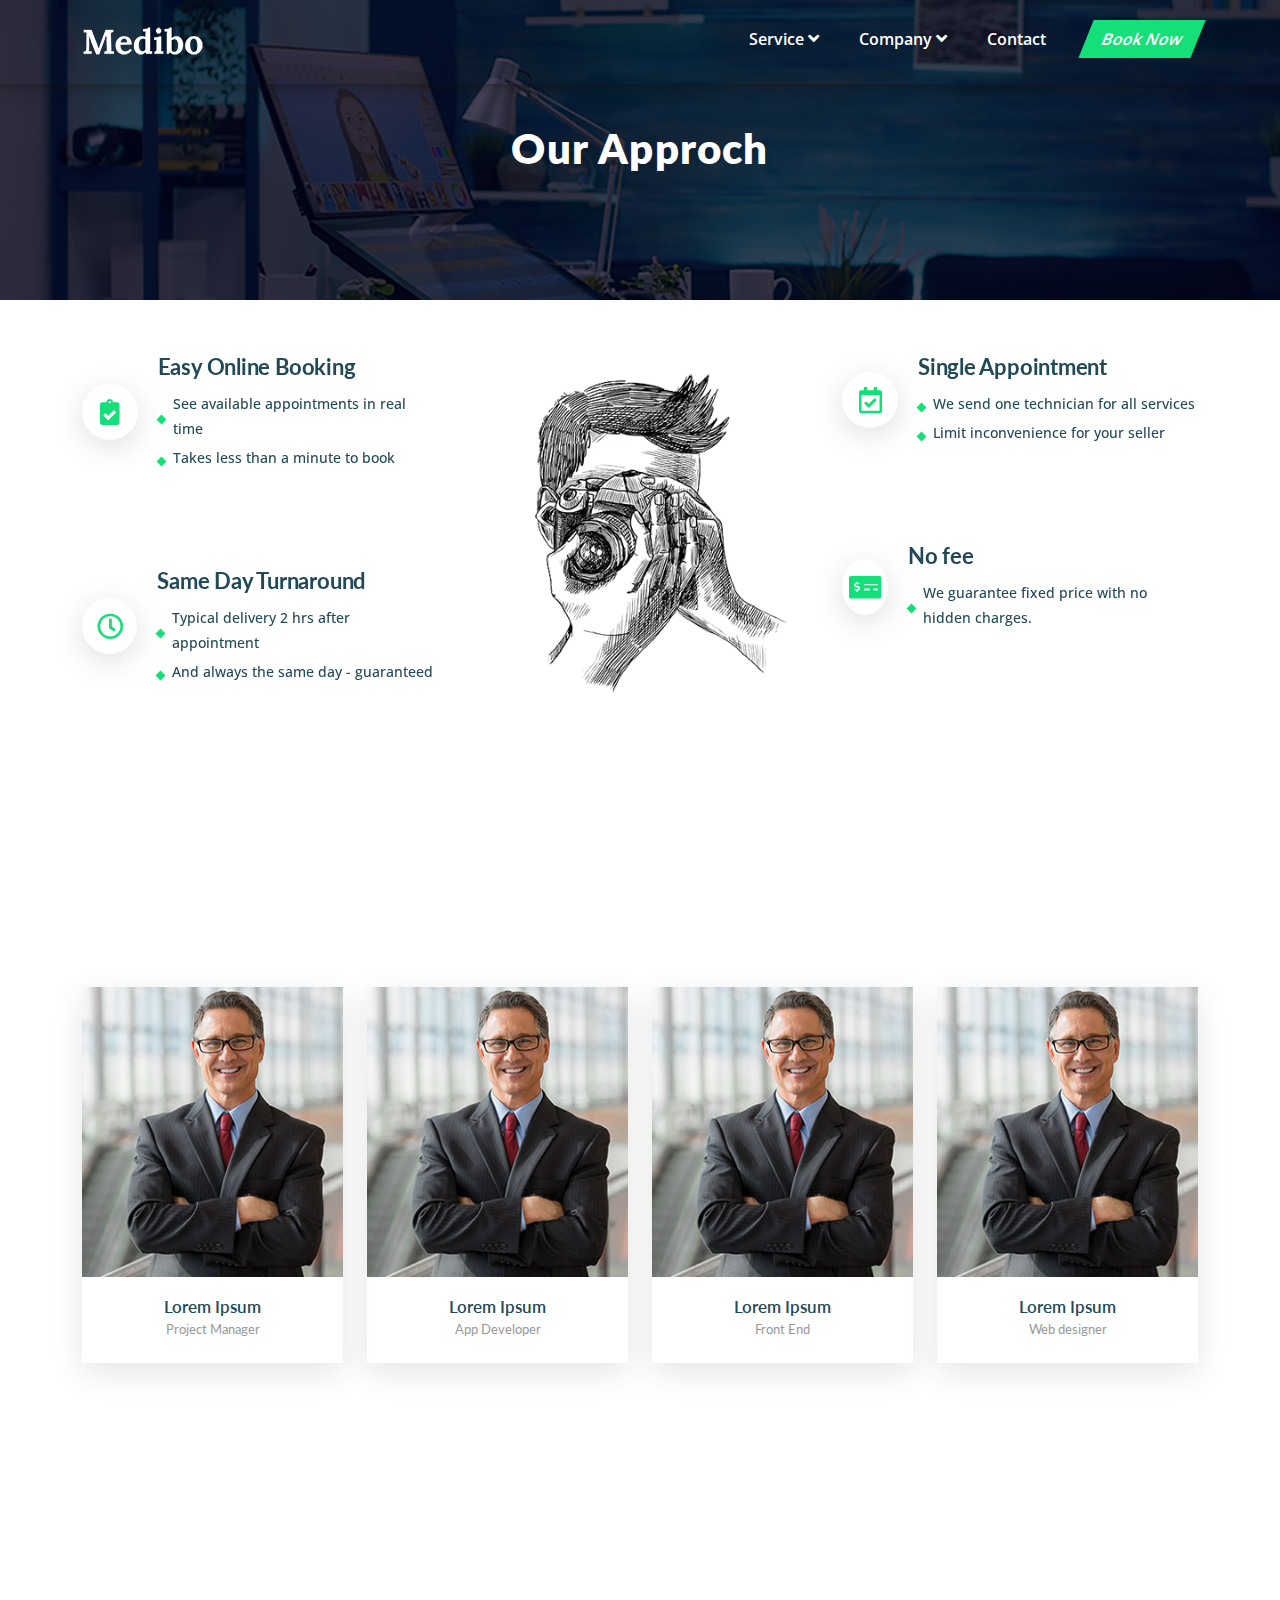
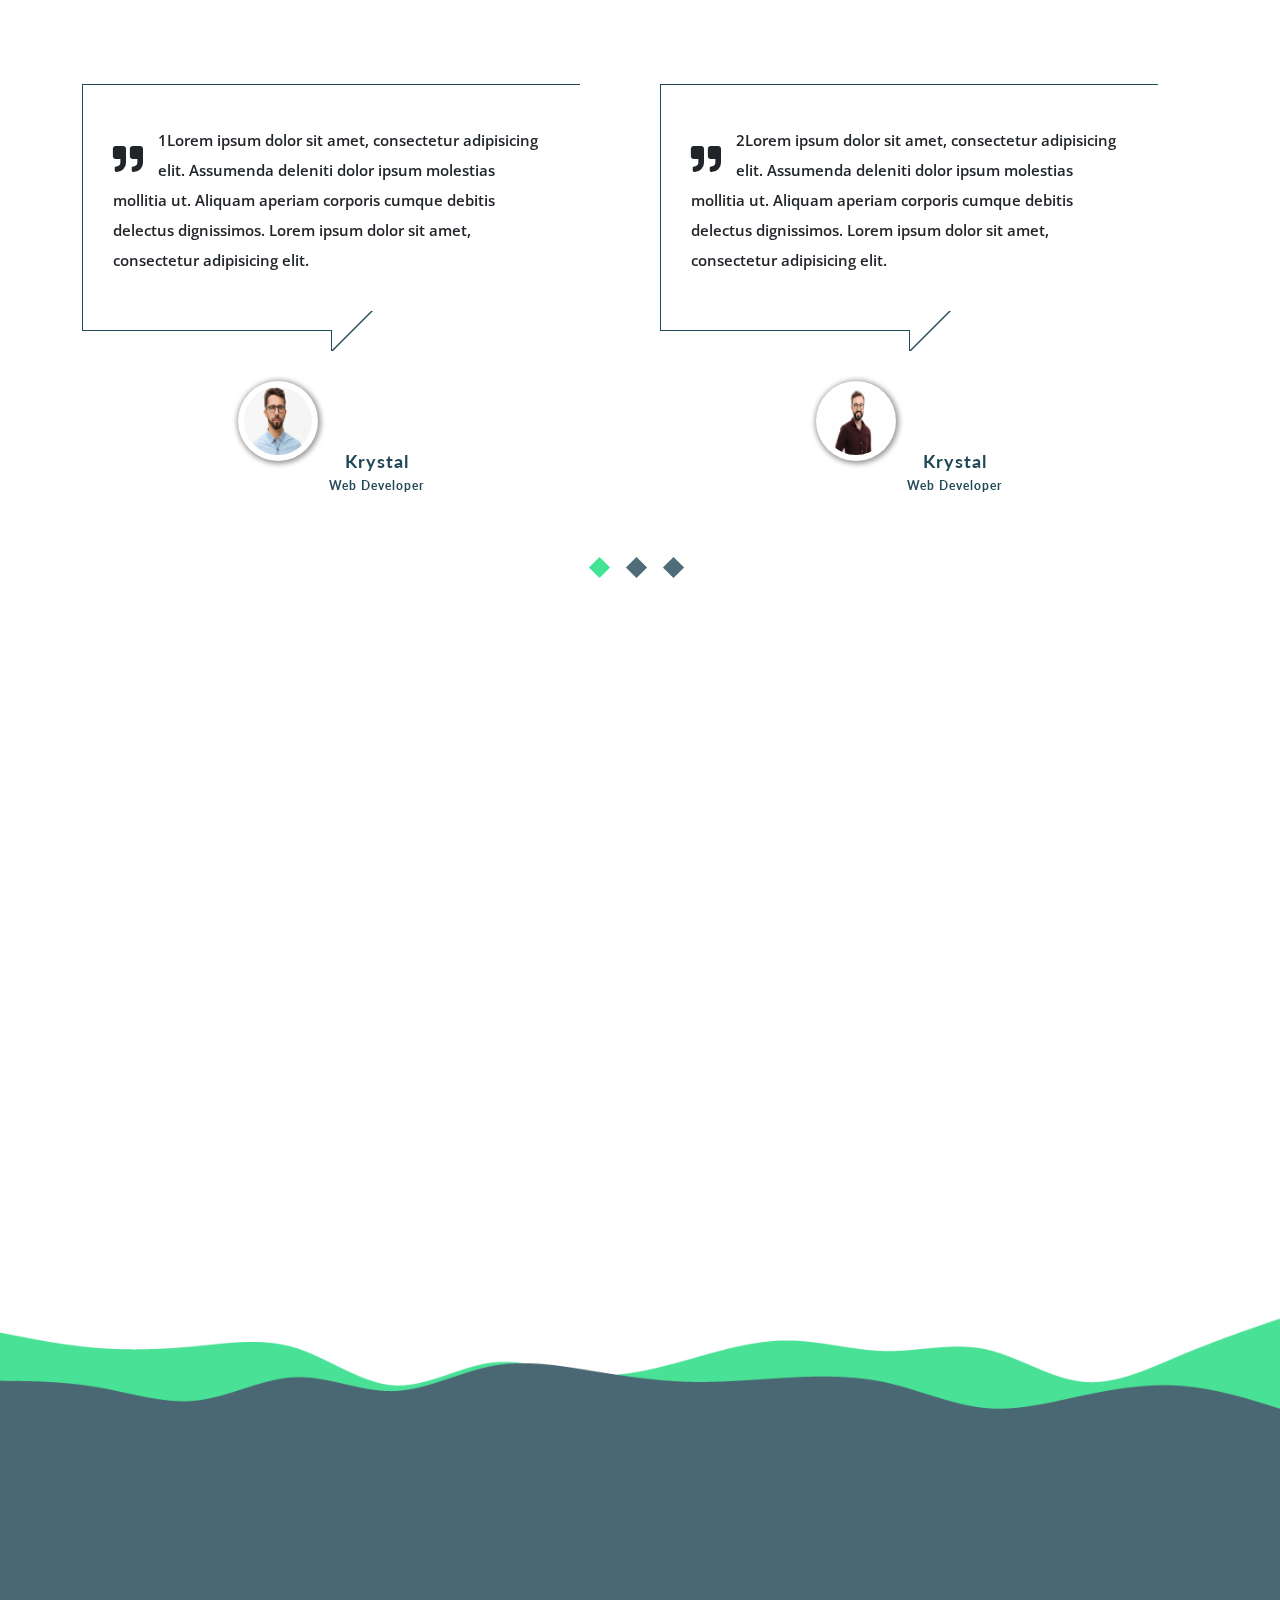
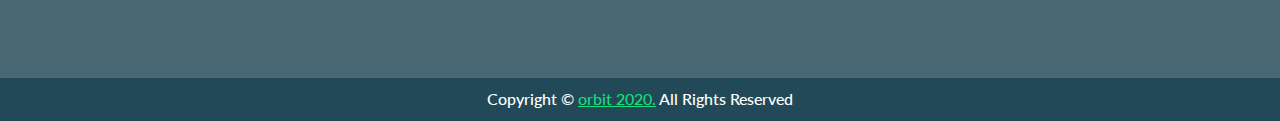
==== commit a1b3d9e7: "updated" ====
--- a/approuch.html
+++ b/approuch.html
@@ -42,11 +42,11 @@
                             <li><a href="#">Service <i class="far fa-angle-down"></i></a>
                                 <ul class="sub_menu">
                                     <li><a href="photography.html">Photography</a></li>
-                                    <li><a href="#">Videography</a></li>
+                                    <li><a href="videography.html">Videography</a></li>
                                     <li><a href="threed_tour.html">3D virtual tour</a></li>
                                     <li><a href="rms_measurments.html">RMS Measurements</a></li>
-                                    <li><a href="#">Drone Photo/Videography.</a></li>
-                                    <li><a href="#">Virtual Staging</a></li>
+                                    <li><a href="drone_photo.html">Drone Photo/Videography.</a></li>
+                                    <li><a href="virtual_staging.html">Virtual Staging</a></li>
                                 </ul>
                             </li>
                             <li><a href="#">company <i class="far fa-angle-down"></i></a>
@@ -355,7 +355,7 @@
                 </div>
             </div>
             <div class="row">
-                <div class="col-xl-4 col-lg-4 col-md-4 col-sm-12 col-12">
+                <div class="col-xl-4 col-lg-4 col-md-4 col-sm-12 col-12" data-aos="fade-right">
                     <div class="contact_link">
                         <ul>
                             <li>
@@ -382,7 +382,7 @@
                         </ul>
                     </div>
                 </div>
-                <div class="col-xl-8 col-lg-8 col-md-8 col-sm-12 col-12">
+                <div class="col-xl-8 col-lg-8 col-md-8 col-sm-12 col-12" data-aos="fade-left">
                     <div class="contact_form">
                         <div class="row">
                             <div class="col-md-6 col-sm-12 col-12">
--- a/assets/css/style.css
+++ b/assets/css/style.css
@@ -945,12 +945,14 @@
   padding: 110px 0 40px;
   position: relative;
   background: #4A6873;
+  z-index: 0;
 }
 
 .footer_area .footer_top img {
   position: absolute;
   top: 0;
   left: 0;
+  z-index: -1;
 }
 
 .footer_area p {
@@ -1469,6 +1471,7 @@
   padding: 0 0px 0 30px;
   height: 45px;
   cursor: pointer;
+  font-size: 14px;
 }
 
 .booking_process_area .profile_detail_cl .cr_booking_proceedure_right .date_celender_box .calender input:focus {
@@ -1487,6 +1490,7 @@
   position: absolute;
   right: 2%;
   top: 35%;
+  font-size: 14px;
 }
 
 .booking_process_area .profile_detail_cl .cr_booking_proceedure_right .appointment_box .appointment_day ul .left_arrow {
@@ -1495,42 +1499,71 @@
   margin-top: 15px;
 }
 
+.booking_process_area .profile_detail_cl .cr_booking_proceedure_right .appointment_box .appointment_day ul .left_arrow i {
+  font-size: 14px;
+}
+
 .booking_process_area .profile_detail_cl .cr_booking_proceedure_right .appointment_box .appointment_day ul .right_arrow {
   width: 2%;
   cursor: pointer;
   margin-top: 15px;
 }
 
+.booking_process_area .profile_detail_cl .cr_booking_proceedure_right .appointment_box .appointment_day ul .right_arrow i {
+  font-size: 14px;
+}
+
 .booking_process_area .profile_detail_cl .cr_booking_proceedure_right .appointment_box .appointment_day ul li {
   float: left;
   width: 13%;
   text-align: center;
   text-transform: capitalize;
+  display: -webkit-box;
+  display: -ms-flexbox;
+  display: flex;
+  -webkit-box-orient: vertical;
+  -webkit-box-direction: normal;
+      -ms-flex-direction: column;
+          flex-direction: column;
+  -webkit-box-align: center;
+      -ms-flex-align: center;
+          align-items: center;
 }
 
 .booking_process_area .profile_detail_cl .cr_booking_proceedure_right .appointment_box .appointment_day ul li p {
-  font-size: 14px;
+  font-size: 16px;
   line-height: 1.5;
   margin-bottom: 5px;
   font-weight: 700;
 }
 
+.booking_process_area .profile_detail_cl .cr_booking_proceedure_right .appointment_box .appointment_day ul li .date {
+  font-size: 14px;
+  line-height: 1.5;
+  margin-bottom: 5px;
+  font-weight: 500;
+}
+
 .booking_process_area .profile_detail_cl .cr_booking_proceedure_right .appointment_box .appoinment_date {
   margin-top: 15px;
 }
 
 .booking_process_area .profile_detail_cl .cr_booking_proceedure_right .appointment_box .appoinment_date ul li {
   text-align: center;
-  width: 13.5%;
-  float: left;
-  margin-bottom: 20px;
+  width: 13%;
+  padding-right: 5px;
+  padding-left: 5px;
 }
 
 .booking_process_area .profile_detail_cl .cr_booking_proceedure_right .appointment_box .appoinment_date ul li a {
   color: #224958;
   border: 1px solid #ccc;
-  background: #ccc;
-  padding: 4px 8px;
+  background: #cccccc;
+  padding: 4px 5px;
+  margin-bottom: 10px;
+  position: relative;
+  display: block;
+  text-align: center;
 }
 
 .booking_process_area .profile_detail_cl .cr_booking_proceedure_right .appointment_box .appoinment_date ul li a:hover {
--- a/assets/css/responsive.css
+++ b/assets/css/responsive.css
@@ -78,12 +78,9 @@
     margin-bottom: 30px;
   }
   .rms_measurment_area .more_information_box .more_informaion_right .info_btns .btn {
-    width: 80%;
+    width: 100%;
     margin: 0 auto 15px;
     font-size: 16px;
-  }
-  .rms_measurment_area .more_information_box .more_informaion_right .info_btns .btn span i {
-    margin-right: 0px;
   }
   .footer_area {
     padding: 50px 0 40px;
@@ -94,6 +91,55 @@
   }
   .rms_measurment_area .more_information_box .more_informaion_right .hdr_photo_btn .pop_img span i {
     margin-right: 15px;
+  }
+  .copyright_area .copy_right h4 {
+    font-size: 12px;
+  }
+  .booking_process_area .profile_detail_cl .cr_booking_proceedure_right .appointment_box {
+    overflow-x: auto;
+  }
+  .booking_process_area .profile_detail_cl .cr_booking_proceedure_right .appointment_box .appointment_day {
+    width: 700px;
+  }
+  .booking_process_area .profile_detail_cl .cr_booking_proceedure_right .appointment_box .appoinment_date {
+    width: 700px;
+  }
+  .payment_proceedure_area #boking_step_1 .process_start #sp_request textarea {
+    width: 100%;
+  }
+  .payment_proceedure_area #checkout-progress .progress-bar .step::after {
+    right: 14%;
+  }
+  .payment_proceedure_area #checkout-progress .progress-bar .step .step-label {
+    margin-left: 40px;
+    white-space: break-spaces;
+  }
+  .payment_proceedure_area #checkout-progress .progress-bar .step .fa-check {
+    right: 32%;
+  }
+  .payment_proceedure_area #boking_step_2 .payment_confirmation .payment .card_vie {
+    margin-top: 40px;
+  }
+  .payment_proceedure_area #boking_step_2 .payment_confirmation .lock_pw .lock_icon {
+    top: 41%;
+  }
+  .payment_proceedure_area .booking_details_right {
+    margin-top: 40px;
+  }
+  .payment_proceedure_area #boking_step_1 .process_start .form-group {
+    margin-bottom: 15px;
+  }
+  .payment_proceedure_area #boking_step_1 .process_start .condition {
+    margin-top: 15px;
+  }
+  .payment_proceedure_area #boking_step_2 .payment_confirmation .form-group {
+    margin-bottom: 15px;
+  }
+  .payment_proceedure_area #boking_step_2 .payment_confirmation .condition_agree {
+    margin-bottom: 10px;
+  }
+  .payment_proceedure_area #boking_step_3 .booking_final input {
+    width: 100%;
   }
 }
 
@@ -126,6 +172,12 @@
   .mean-last a {
     text-align: center !important;
   }
+  .btn.default_btn.bok_btn {
+    padding: 7px 0;
+    margin: 10px 20px 0 30px;
+    width: 30%;
+    font-size: 16px;
+  }
   .hero_area .video_content {
     width: 100%;
     left: 1%;
@@ -176,6 +228,51 @@
   .rms_measurment_area .rms_measurment_box .product_offer_box .offer_box {
     width: 52%;
     margin-right: 30px;
+  }
+  .rms_measurment_area .more_information_box .more_informaion_right .info_btns .btn {
+    font-size: 16px;
+  }
+  .booking_process_area .profile_detail_cl .cr_booking_proceedure_right .appointment_box {
+    overflow-x: auto;
+  }
+  .booking_process_area .profile_detail_cl .cr_booking_proceedure_right .appointment_box .appointment_day {
+    width: 700px;
+  }
+  .booking_process_area .profile_detail_cl .cr_booking_proceedure_right .appointment_box .appoinment_date {
+    width: 700px;
+  }
+  .payment_proceedure_area #boking_step_1 .process_start #sp_request textarea {
+    width: 100%;
+  }
+  .payment_proceedure_area #checkout-progress .progress-bar .step::after {
+    right: 29%;
+  }
+  .payment_proceedure_area #checkout-progress .progress-bar .step .step-label {
+    margin-left: 65px;
+  }
+  .payment_proceedure_area #checkout-progress .progress-bar .step .fa-check {
+    right: 40%;
+  }
+  .payment_proceedure_area #boking_step_2 .payment_confirmation .payment .card_vie {
+    margin-top: 40px;
+  }
+  .payment_proceedure_area #boking_step_2 .payment_confirmation .lock_pw .lock_icon {
+    top: 41%;
+  }
+  .payment_proceedure_area .booking_details_right {
+    margin-top: 40px;
+  }
+  .payment_proceedure_area #boking_step_1 .process_start .form-group {
+    margin-bottom: 15px;
+  }
+  .payment_proceedure_area #boking_step_1 .process_start .condition {
+    margin-top: 15px;
+  }
+  .payment_proceedure_area #boking_step_2 .payment_confirmation .form-group {
+    margin-bottom: 15px;
+  }
+  .payment_proceedure_area #boking_step_2 .payment_confirmation .condition_agree {
+    margin-bottom: 10px;
   }
 }
 
@@ -208,6 +305,12 @@
   .mean-last a {
     text-align: center !important;
   }
+  .btn.default_btn.bok_btn {
+    padding: 7px 0;
+    margin: 10px 20px 0 30px;
+    width: 30%;
+    font-size: 16px;
+  }
   .hero_area .video_content {
     width: 80%;
     left: 3%;
@@ -240,8 +343,49 @@
     width: 85%;
     font-size: 16px;
   }
+  .rms_measurment_area .more_information_box .more_informaion_right .hdr_photo_btn ul li {
+    width: 80%;
+    margin: 0 auto 15px;
+  }
   .rms_measurment_area .more_information_box .more_informaion_right .info_btns .btn span i {
     margin-right: 8px;
+  }
+  .booking_process_area .client_profile_box {
+    width: 50%;
+    margin: 0 auto 40px;
+  }
+  .booking_process_area .profile_detail_cl .cr_booking_proceedure_right .appointment_box .appointment_day ul .right_arrow {
+    width: 1%;
+  }
+  .booking_process_area .profile_detail_cl .cr_booking_proceedure_right .appointment_box .appointment_day ul .right_arrow i {
+    font-size: 12px;
+  }
+  .booking_process_area .profile_detail_cl .cr_booking_proceedure_right .appointment_box .appointment_day ul .left_arrow {
+    width: 1%;
+  }
+  .booking_process_area .profile_detail_cl .cr_booking_proceedure_right .appointment_box .appointment_day ul .left_arrow i {
+    font-size: 12px;
+  }
+  .booking_process_area .profile_detail_cl .cr_booking_proceedure_right .appointment_box .appointment_day ul li {
+    width: 14%;
+  }
+  .payment_proceedure_area #boking_step_1 .process_start #sp_request textarea {
+    width: 100%;
+  }
+  .payment_proceedure_area #checkout-progress .progress-bar .step::after {
+    right: 27%;
+  }
+  .payment_proceedure_area #checkout-progress .progress-bar .step .step-label {
+    margin-left: 55px;
+  }
+  .payment_proceedure_area #checkout-progress .progress-bar .step .fa-check {
+    right: 38%;
+  }
+  .payment_proceedure_area #boking_step_2 .payment_confirmation .payment .card_vie {
+    margin-top: 40px;
+  }
+  .payment_proceedure_area #boking_step_2 .payment_confirmation .lock_pw .lock_icon {
+    top: 41%;
   }
 }
 
@@ -263,5 +407,17 @@
   .hero_area .video_content h1 {
     font-size: 40px;
   }
+  .rms_measurment_area .more_information_box .more_informaion_right .info_btns .btn {
+    width: 70%;
+  }
+  .payment_proceedure_area #checkout-progress .progress-bar .step::after {
+    right: 30%;
+  }
+  .payment_proceedure_area #checkout-progress .progress-bar .step .step-label {
+    margin-left: 70px;
+  }
+  .payment_proceedure_area #checkout-progress .progress-bar .step .fa-check {
+    right: 40%;
+  }
 }
 /*# sourceMappingURL=responsive.css.map */